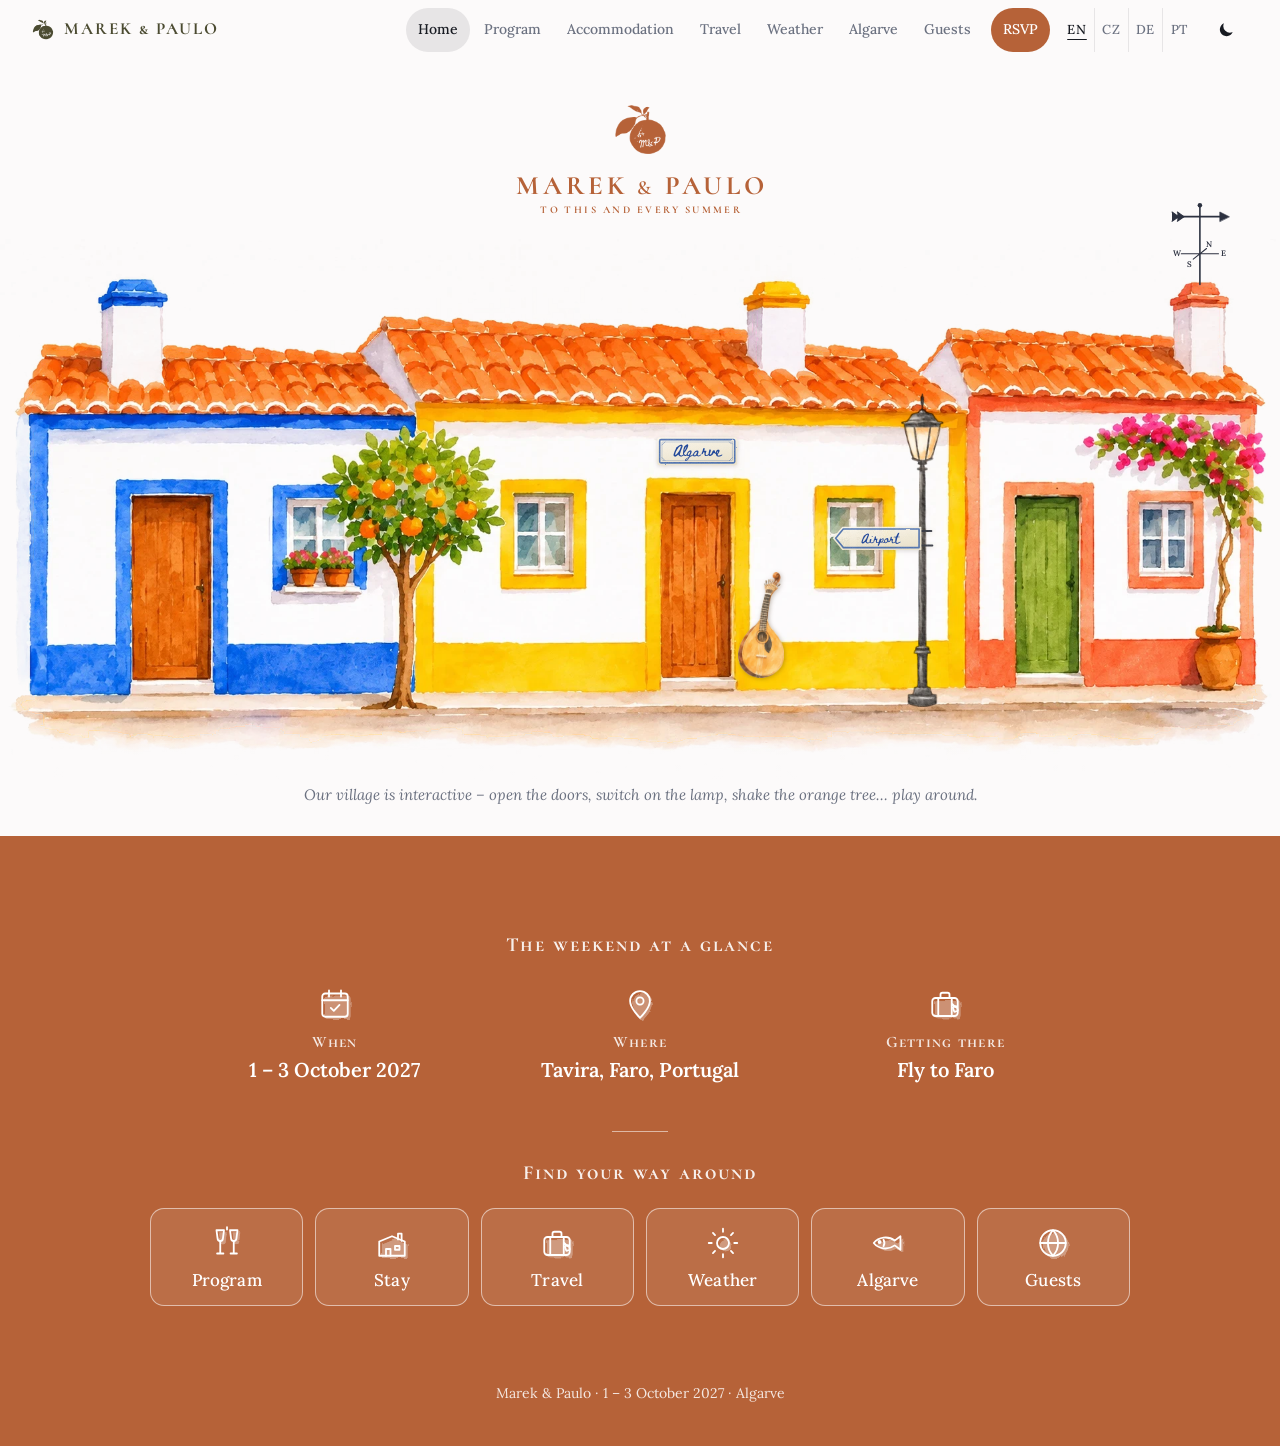
==== index.html @ 410d8287 "Village: the fado guitar is your watercolour painting, smaller The drawn guitar is replaced by the w" ====
<!doctype html>
<html lang="en">
<head>
  <meta charset="utf-8">
  <meta name="viewport" content="width=device-width, initial-scale=1">
  <title>Marek &amp; Paulo · 1–3 October 2027 · Algarve</title>
  <!-- Link preview (WhatsApp, Messenger, email…): tools/share-preview.html shows it locally -->
  <meta name="description" content="We&rsquo;re getting married in Tavira, Algarve, on 1&ndash;3 October 2027 &ndash; and we&rsquo;d love you to be there.">
  <meta property="og:type" content="website">
  <meta property="og:site_name" content="Marek &amp; Paulo">
  <meta property="og:title" content="Marek &amp; Paulo &middot; 1 &ndash; 3 October 2027">
  <meta property="og:description" content="We&rsquo;re getting married in Tavira, Algarve, on 1&ndash;3 October 2027 &ndash; and we&rsquo;d love you to be there.">
  <meta property="og:url" content="https://hoffmma5.github.io/wedding/">
  <meta property="og:image" content="https://hoffmma5.github.io/wedding/assets/og-image.jpg">
  <meta property="og:image:width" content="1200">
  <meta property="og:image:height" content="630">
  <meta property="og:image:alt" content="Marek &amp; Paulo, 1 &ndash; 3 October 2027, over a watercolour of three whitewashed Algarve houses">
  <meta name="twitter:card" content="summary_large_image">
  <link rel="icon" href="favicon.ico" sizes="48x48">
  <link rel="icon" href="favicon.svg" type="image/svg+xml">
  <link rel="icon" href="assets/icon-192.png" type="image/png" sizes="192x192">
  <link rel="apple-touch-icon" href="apple-touch-icon.png">
  <link rel="preconnect" href="https://fonts.googleapis.com">
  <link rel="preconnect" href="https://fonts.gstatic.com" crossorigin>
  <link href="https://fonts.googleapis.com/css2?family=Beth+Ellen&family=Cormorant+SC:wght@700&family=Lora:ital,wght@0,400;0,600;1,400&display=swap" rel="stylesheet">
  <link rel="preload" as="image" href="assets/village-day.webp">
  <link rel="stylesheet" href="css/style.css?v=113">
  <script>
    (function () {
      var saved = null;
      try { saved = localStorage.getItem('theme'); } catch (e) {}
      var night = saved ? saved === 'night'
        : window.matchMedia && matchMedia('(prefers-color-scheme: dark)').matches;
      document.documentElement.dataset.theme = night ? 'night' : 'day';
      // Arriving from a footer's "Back to the village": start close up, village.js zooms out
      try {
        if (sessionStorage.getItem('zoomOut')) {
          sessionStorage.removeItem('zoomOut');
          if (!matchMedia('(prefers-reduced-motion: reduce)').matches) {
            var h = document.documentElement;
            h.classList.add('returning');
            setTimeout(function () { h.classList.remove('returning'); }, 1500);   // never stay covered
          }
        }
      } catch (e) {}
    })();
  </script>
</head>
<body class="home">

  <header class="nav">
    <a class="brand" href="index.html"><span class="mark" aria-hidden="true"></span>Marek &amp; Paulo</a>
    <nav class="nav-links" id="nav-links" aria-label="Pages">
      <a href="index.html">Home</a>
      <a href="program.html">Program</a>
      <a href="accommodation.html">Accommodation</a>
      <a href="travel.html">Travel</a>
      <a href="weather.html">Weather</a>
      <a href="location.html">Algarve</a>
      <a href="map.html">Guests</a>
      <a class="nav-cta" href="rsvp.html">RSVP</a>
      <div class="lang" role="group" aria-label="Language">
        <button type="button" data-lang="en" lang="en" aria-label="English" aria-pressed="true">EN</button>
        <button type="button" data-lang="cs" lang="cs" aria-label="Čeština" aria-pressed="false">CZ</button>
        <button type="button" data-lang="de" lang="de" aria-label="Deutsch" aria-pressed="false">DE</button>
        <button type="button" data-lang="pt" lang="pt" aria-label="Português" aria-pressed="false">PT</button>
      </div>
    </nav>
    <button class="icon-btn theme-toggle" type="button" aria-pressed="false" aria-label="Switch to night">
      <svg class="i-moon" viewBox="0 0 24 24" aria-hidden="true"><path d="M20 14.5A8 8 0 0 1 9.5 4a8 8 0 1 0 10.5 10.5Z"/></svg>
      <svg class="i-sun" viewBox="0 0 24 24" aria-hidden="true"><circle cx="12" cy="12" r="4"/><path d="M12 2.5v2M12 19.5v2M2.5 12h2M19.5 12h2M5.3 5.3l1.4 1.4M17.3 17.3l1.4 1.4M5.3 18.7l1.4-1.4M17.3 6.7l1.4-1.4"/></svg>
    </button>
    <button class="icon-btn menu-toggle" type="button" aria-expanded="false" aria-controls="nav-links" aria-label="Menu">
      <svg viewBox="0 0 24 24" aria-hidden="true"><path d="M4 8h16M4 16h16"/></svg>
    </button>
  </header>

  <main>
    <!-- ======= Village ======= -->
    <section class="hero" aria-label="Our village">
      <div class="hero-text">
        <span class="mark hero-mark" aria-hidden="true"></span>
        <h1>Marek <span class="amp">&amp;</span> Paulo</h1>
        <p class="tagline">To this and every summer</p>
        <p class="night-note">Our sky has some special stars</p>
      </div>

      <div class="hero-scroll">
        <!-- Positions use the picture's pixels (1926 × 817). Negative --y is the sky above it. -->
        <div class="picture">
          <!-- Watercolour for the painted signs: soft, wobbly edges, a little grain -->
          <svg class="paint-defs" width="0" height="0" aria-hidden="true" focusable="false"><defs>
            <linearGradient id="tile-wash" x1="0" y1="0" x2=".35" y2="1"><stop offset="0" stop-color="#fbf7ec"/><stop offset="1" stop-color="#ece3cc"/></linearGradient>
            <filter id="paint" x="-8%" y="-15%" width="116%" height="130%">
              <feTurbulence type="fractalNoise" baseFrequency=".045" numOctaves="2" seed="7" result="warp"/>
              <feDisplacementMap in="SourceGraphic" in2="warp" scale="3.2" xChannelSelector="R" yChannelSelector="G" result="wobbly"/>
              <feGaussianBlur in="wobbly" stdDeviation=".45" result="soft"/>
              <feTurbulence type="fractalNoise" baseFrequency=".6" numOctaves="2" seed="3" result="grain"/>
              <feColorMatrix in="grain" type="matrix" values="0 0 0 0 0  0 0 0 0 0  0 0 0 0 0  0 0 0 -.22 1.06" result="grainA"/>
              <feComposite in="soft" in2="grainA" operator="in"/>
            </filter>
            <filter id="paint-soft" x="-6%" y="-10%" width="112%" height="120%">
              <feTurbulence type="fractalNoise" baseFrequency=".09" numOctaves="2" seed="5" result="warp"/>
              <feDisplacementMap in="SourceGraphic" in2="warp" scale="1.3" xChannelSelector="R" yChannelSelector="G" result="w"/>
              <feGaussianBlur in="w" stdDeviation=".25"/>
            </filter>
            <filter id="paint-ink" x="-5%" y="-20%" width="110%" height="140%">
              <feTurbulence type="fractalNoise" baseFrequency=".09" numOctaves="1" seed="2" result="warp"/>
              <feDisplacementMap in="SourceGraphic" in2="warp" scale="1.4" xChannelSelector="R" yChannelSelector="G" result="w"/>
              <feGaussianBlur in="w" stdDeviation=".3"/>
            </filter>
          </defs></svg>
          <img class="layer day"   src="assets/village-day.webp"   alt="Three whitewashed Portuguese houses with blue, yellow and coral trim, an orange tree and bougainvillea" width="1926" height="817">
          <img class="layer night" src="assets/village-night.webp" alt="" aria-hidden="true" width="1926" height="817">
          <img class="layer lit"   src="assets/lights-windows.png?v=2" alt="" aria-hidden="true" width="1926" height="817">

          <!-- Night: stars in the sky band, painted soft like the village -->
          <svg class="stars" viewBox="0 0 1926 440" aria-hidden="true" focusable="false"><g filter="url(#paint-ink)"><path class="sparkle" d="M1816 166.0Q1816.8 170.9 1821.8 172Q1816.8 172.8 1816 177.8Q1814.9 172.8 1809.9 172Q1814.9 170.9 1816 166.0Z"/><circle cx="1568" cy="215" r="2.6"/><circle cx="1595" cy="354" r="3.5"/><circle cx="53" cy="417" r="3.3"/><path class="sparkle" d="M502 293.2Q503.5 301.4 511.7 303Q503.5 304.5 502 312.6Q500.4 304.5 492.3 303Q500.4 301.4 502 293.2Z"/><circle cx="1428" cy="403" r="3.6"/><circle cx="1350" cy="193" r="4.2"/><path class="sparkle" d="M353 409.8Q353.5 414.2 357.9 415Q353.5 415.8 353 420.2Q351.8 415.8 347.4 415Q351.8 414.2 353 409.8Z"/><circle cx="605" cy="248" r="3.7"/><path class="sparkle" d="M1456 257.8Q1457.4 263.1 1462.7 264Q1457.4 265.1 1456 270.4Q1455.4 265.1 1450.1 264Q1455.4 263.1 1456 257.8Z"/><path class="sparkle" d="M661 118.2Q663.0 126.4 671.2 128Q663.0 129.6 661 137.8Q659.8 129.6 651.6 128Q659.8 126.4 661 118.2Z"/><circle cx="243" cy="190" r="3.0"/><path class="sparkle" d="M137 352.0Q138.8 359.6 146.4 361Q138.8 362.6 137 370.2Q135.8 362.6 128.1 361Q135.8 359.6 137 352.0Z"/><circle cx="453" cy="170" r="3.8"/><circle cx="1672" cy="219" r="4.2"/><circle cx="221" cy="297" r="3.8"/><path class="sparkle" d="M87 255.3Q88.2 263.1 96.0 265Q88.2 266.1 87 274.0Q85.2 266.1 77.3 265Q85.2 263.1 87 255.3Z"/><circle cx="1339" cy="336" r="4.1"/><circle cx="675" cy="344" r="4.1"/><circle cx="107" cy="128" r="3.8"/><circle cx="359" cy="286" r="2.9"/><circle cx="1234" cy="412" r="2.6"/><circle cx="834" cy="420" r="2.6"/><path class="sparkle" d="M1471 145.8Q1472.6 153.3 1480.1 155Q1472.6 156.2 1471 163.7Q1469.7 156.2 1462.2 155Q1469.7 153.3 1471 145.8Z"/><circle cx="1637" cy="124" r="3.1"/><path class="sparkle" d="M1267 245.3Q1268.2 252.4 1275.3 254Q1268.2 255.1 1267 262.3Q1265.5 255.1 1258.3 254Q1265.5 252.4 1267 245.3Z"/><circle cx="332" cy="143" r="3.9"/><path class="sparkle" d="M1017 408.2Q1018.7 414.9 1025.4 416Q1018.7 417.4 1017 424.1Q1016.2 417.4 1009.6 416Q1016.2 414.9 1017 408.2Z"/><circle cx="494" cy="400" r="3.1"/><path class="sparkle" d="M590 383.9Q590.8 389.2 596.0 390Q590.8 391.2 590 396.4Q588.8 391.2 583.5 390Q588.8 389.2 590 383.9Z"/><path class="sparkle" d="M1282 117.0Q1283.1 124.3 1290.3 126Q1283.1 127.0 1282 134.2Q1280.3 127.0 1273.1 126Q1280.3 124.3 1282 117.0Z"/><path class="sparkle" d="M1895 366.6Q1895.6 371.7 1900.8 373Q1895.6 373.7 1895 378.9Q1893.6 373.7 1888.5 373Q1893.6 371.7 1895 366.6Z"/><path class="sparkle" d="M1895 109.5Q1896.3 115.2 1902.0 116Q1896.3 117.4 1895 123.0Q1894.2 117.4 1888.5 116Q1894.2 115.2 1895 109.5Z"/><circle cx="546" cy="146" r="3.0"/></g></svg>
          <div class="glow" style="--x:433;--y:391;--w:89;--h:113" aria-hidden="true"></div>
          <div class="glow" style="--x:779;--y:391;--w:80;--h:108" aria-hidden="true"></div>
          <div class="glow" style="--x:1241;--y:391;--w:84;--h:106" aria-hidden="true"></div>
          <div class="glow" style="--x:1716;--y:398;--w:78;--h:106" aria-hidden="true"></div>

          <!-- Weathervane on the coral chimney → weather -->
          <a class="spot go vane" href="weather.html" style="--x:1757;--y:-62;--w:96;--h:130">
            <svg class="vane-base" viewBox="0 0 96 130" aria-hidden="true">
              <path d="M48 130V14" stroke-width="2.4"/>
              <circle cx="48" cy="11" r="3.4" stroke="none"/>
              <path d="M20 84h56M38 92l20-16" stroke-width="1.6"/>
              <text x="13" y="88" text-anchor="middle">W</text>
              <text x="84" y="88" text-anchor="middle">E</text>
              <text x="62" y="73" text-anchor="middle">N</text>
              <text x="33" y="104" text-anchor="middle">S</text>
            </svg>
            <span class="vane-arrow" aria-hidden="true">
              <svg viewBox="0 0 96 20"><path d="M10 10h70" stroke-width="2.4"/><path d="M92 10l-14-7v14z" stroke="none"/><path d="M6 3l10 7-10 7M14 3l10 7-10 7" stroke-width="1.6" fill="none"/></svg>
            </span>
            <span class="tip">Weather &amp; what to pack</span>
          </a>

          <!-- Painted azulejo house tile → location -->
          <a class="spot go tile-sign" href="location.html" style="--x:987;--y:296;--w:124;--h:46">
            <svg class="plaque" viewBox="0 0 124 46" aria-hidden="true">
              <g filter="url(#paint)">
                <rect class="tile" x="2" y="2" width="120" height="42" rx="3"/>
                <rect class="frame" x="5.5" y="5.5" width="113" height="35" rx="2"/>
                <rect class="hair" x="9" y="9" width="106" height="28" rx="1"/>
                <path class="corner" d="M9 13.5 13.5 9M110.5 9 115 13.5M9 32.5 13.5 37M110.5 37 115 32.5"/>
              </g>
              <text x="62" y="30" text-anchor="middle" filter="url(#paint-ink)">Algarve</text>
            </svg>
            <span class="tip">The Algarve</span>
          </a>

          <!-- Doors -->
          <a class="door go" href="program.html" style="--x:199;--y:385;--w:120;--h:277">
            <span class="interior" aria-hidden="true"></span>
            <span class="leaf" aria-hidden="true"></span>
            <span class="tip">Program</span>
          </a>
          <a class="door go" href="accommodation.html" style="--x:998;--y:382;--w:102;--h:276">
            <span class="interior" aria-hidden="true"></span>
            <span class="leaf" aria-hidden="true"></span>
            <span class="tip">Accommodation</span>
          </a>
          <a class="door go" href="rsvp.html" style="--x:1527;--y:386;--w:96;--h:267">
            <span class="interior" aria-hidden="true"></span>
            <span class="leaf" aria-hidden="true"></span>
            <span class="tip">RSVP</span>
          </a>

          <!-- Street lamp: click to switch day / night -->
          <div class="lamp-glow" aria-hidden="true"></div>
          <div class="lamp-pool" aria-hidden="true"></div>
          <button class="lamp" type="button" aria-label="Turn the street lamp on" style="--x:1318;--y:195;--w:133;--h:520">
            <img class="l-day"   src="assets/lamp-day.png"   alt="">
            <img class="l-night" src="assets/lamp-night.png" alt="">
            <img class="l-lit"   src="assets/lamp-lit.png"   alt="">
            <span class="tip lamp-tip"></span>
          </button>

          <!-- Painted direction sign on the lamp post, in front of the yellow window → travel -->
          <a class="spot go signpost" href="travel.html" style="--x:1250;--y:430;--w:152;--h:40">
            <svg class="plaque" viewBox="0 0 152 40" aria-hidden="true">
              <g filter="url(#paint)">
                <path class="bracket" d="M134 9h17M134 31h17"/>
                <path class="tile" d="M17 2.5h119v35H17L2.5 20Z"/>
                <path class="frame" d="M18.5 6h114v28h-114L7 20Z"/>
              </g>
              <text class="small" x="74" y="27.5" text-anchor="middle" filter="url(#paint-ink)">Airport</text>
            </svg>
            <span class="tip">Travel</span>
          </a>

          <!-- A watercolour Portuguese guitar, set down right of the yellow house's door: plays fado (js/radio.js) -->
          <button class="spot fado-guitar" type="button" aria-pressed="false" aria-label="Portuguese guitar: play fado" style="--x:1110;--y:500;--w:70;--h:160">
            <img src="assets/art/fado-guitar.webp" alt="" width="227" height="520">
            <span class="tip">Play some fado</span>
          </button>

          <!-- Night: four special stars for our loved ones who are no longer with us.
               Marek's family on the left, Paulo's on the right. -->
          <button class="memory-star" type="button" aria-expanded="false" style="--x:168;--y:-130;--w:44;--h:44">
            <svg viewBox="0 0 40 40" aria-hidden="true"><path d="M20 3Q22.6 17.4 37 20Q22.6 22.6 20 37Q17.4 22.6 3 20Q17.4 17.4 20 3Z"/></svg>
            <span class="tip memory below"><b>Pavel Hoffmann</b><span>Marek&rsquo;s father</span></span>
          </button>
          <button class="memory-star" type="button" aria-expanded="false" style="--x:408;--y:-40;--w:44;--h:44">
            <svg viewBox="0 0 40 40" aria-hidden="true"><path d="M20 3Q22.6 17.4 37 20Q22.6 22.6 20 37Q17.4 22.6 3 20Q17.4 17.4 20 3Z"/></svg>
            <span class="tip memory "><b>Jind&#345;i&scaron;ka Kolovratn&iacute;kov&aacute;</b><span>Marek&rsquo;s maternal grandma</span></span>
          </button>
          <button class="memory-star" type="button" aria-expanded="false" style="--x:1428;--y:-136;--w:44;--h:44">
            <svg viewBox="0 0 40 40" aria-hidden="true"><path d="M20 3Q22.6 17.4 37 20Q22.6 22.6 20 37Q17.4 22.6 3 20Q17.4 17.4 20 3Z"/></svg>
            <span class="tip memory below"><b>Mariana Sousa</b><span>Paulo&rsquo;s maternal grandma</span></span>
          </button>
          <button class="memory-star" type="button" aria-expanded="false" style="--x:1608;--y:-62;--w:44;--h:44">
            <svg viewBox="0 0 40 40" aria-hidden="true"><path d="M20 3Q22.6 17.4 37 20Q22.6 22.6 20 37Q17.4 22.6 3 20Q17.4 17.4 20 3Z"/></svg>
            <span class="tip memory "><b>Manuel Palma</b><span>Paulo&rsquo;s paternal grandpa</span></span>
          </button>

          <!-- Orange tree: just for fun -->
          <button class="tree" type="button" aria-label="Shake the orange tree" style="--x:482;--y:282;--w:276;--h:220"></button>
        </div>
      </div>
      <p class="swipe-hint" aria-hidden="true">Swipe to see the whole street</p>
    </section>

    <!-- ======= Under the village: an invitation to play ======= -->
    <p class="hint">Our village is interactive &ndash; open the doors, switch on the lamp, shake the orange tree&hellip; play around.</p>

    <!-- ======= The weekend at a glance + the pages, on the terracotta strip (written by tools/make_pages.py) ======= -->
    <!-- strip -->
    <section class="strip" aria-labelledby="glance-title">
      <svg class="ico-defs" width="0" height="0" aria-hidden="true" focusable="false"><defs><filter id="ink" x="-10%" y="-10%" width="120%" height="120%"><feTurbulence type="fractalNoise" baseFrequency=".12" numOctaves="1" seed="4"/><feDisplacementMap in="SourceGraphic" scale=".55" xChannelSelector="R" yChannelSelector="G"/></filter><filter id="wash" x="-25%" y="-25%" width="150%" height="150%"><feTurbulence type="fractalNoise" baseFrequency=".14" numOctaves="2" seed="9"/><feDisplacementMap in="SourceGraphic" scale="3.4" xChannelSelector="R" yChannelSelector="G"/><feGaussianBlur stdDeviation=".3" result="b"/><feMorphology in="b" operator="erode" radius=".8" result="inner"/><feComposite in="b" in2="inner" operator="out" result="rim"/><feMerge><feMergeNode in="b"/><feMergeNode in="rim"/></feMerge></filter></defs></svg>
      <h2 class="sc strip-title" id="glance-title">The weekend at a glance</h2>
      <ul class="strip-glance">
          <li><svg class="ico" viewBox="0 0 24 24" aria-hidden="true"><g class="wash" transform="translate(1.8 1.5)"><rect  x="3.5" y="5" width="17" height="15.5" rx="2"/></g><g class="line"><rect class="f" x="3.5" y="5" width="17" height="15.5" rx="2"/><path d="M3.5 9.5h17M8 3v4M16 3v4"/><path d="m9.2 14.6 2 2 3.8-4"/></g></svg><span class="sc">When</span><b>1 &ndash; 3 October 2027</b></li>
          <li><svg class="ico" viewBox="0 0 24 24" aria-hidden="true"><g class="wash" transform="translate(1.8 1.5)"><path  d="M12 21.2s-6.6-6.3-6.6-11.2a6.6 6.6 0 0 1 13.2 0c0 4.9-6.6 11.2-6.6 11.2Z"/></g><g class="line"><path class="f" d="M12 21.2s-6.6-6.3-6.6-11.2a6.6 6.6 0 0 1 13.2 0c0 4.9-6.6 11.2-6.6 11.2Z"/><circle cx="12" cy="10" r="2.4"/></g></svg><span class="sc">Where</span><b>Tavira, Faro, Portugal</b></li>
          <li><svg class="ico" viewBox="0 0 24 24" aria-hidden="true"><g class="wash" transform="translate(1.8 1.5)"><rect  x="3.5" y="8" width="17" height="12" rx="2.2"/></g><g class="line"><rect class="f" x="3.5" y="8" width="17" height="12" rx="2.2"/><path d="M9 8V5.8c0-.7.5-1.3 1.3-1.3h3.4c.8 0 1.3.6 1.3 1.3V8M7.5 8v12M16.5 8v12M16.5 11.5l2.4 2.6"/><rect x="17.6" y="13.6" width="2.6" height="3.4" rx=".6" transform="rotate(-20 18.9 15.3)"/></g></svg><span class="sc">Getting there</span><b>Fly to Faro</b></li>
      </ul>
      <nav class="strip-nav" aria-labelledby="pages-title">
        <h2 class="sc strip-title strip-nav-title" id="pages-title">Find your way around</h2>
        <ul>
        <li><a href="program.html"><svg class="ico" viewBox="0 0 24 24" aria-hidden="true"><g class="wash" transform="translate(1.8 1.5)"><path  d="M5 3.5h5l-.7 5.4a1.8 1.8 0 0 1-3.6 0Z"/><path  d="M14 3.5h5l-.7 5.4a1.8 1.8 0 0 1-3.6 0Z"/></g><g class="line"><path class="f" d="M5 3.5h5l-.7 5.4a1.8 1.8 0 0 1-3.6 0Z"/><path d="M7.5 10.6V19M5.4 19h4.2"/><path class="f" d="M14 3.5h5l-.7 5.4a1.8 1.8 0 0 1-3.6 0Z"/><path d="M16.5 10.6V19M14.4 19h4.2M12 1.5v1.5"/></g></svg><span>Program</span></a></li>
        <li><a href="accommodation.html"><svg class="ico" viewBox="0 0 24 24" aria-hidden="true"><g class="wash" transform="translate(1.8 1.5)"><path  d="M3.5 11 12 7.5l8.5 3.5v9.5h-17Z"/></g><g class="line"><path class="f" d="M3.5 11 12 7.5l8.5 3.5v9.5h-17Z"/><path d="M16 9.6V5.8h2.4v4.8M8 20.5V16h3v4.5M14 14h3v2.5h-3Z"/></g></svg><span>Stay</span></a></li>
        <li><a href="travel.html"><svg class="ico" viewBox="0 0 24 24" aria-hidden="true"><g class="wash" transform="translate(1.8 1.5)"><rect  x="3.5" y="8" width="17" height="12" rx="2.2"/></g><g class="line"><rect class="f" x="3.5" y="8" width="17" height="12" rx="2.2"/><path d="M9 8V5.8c0-.7.5-1.3 1.3-1.3h3.4c.8 0 1.3.6 1.3 1.3V8M7.5 8v12M16.5 8v12M16.5 11.5l2.4 2.6"/><rect x="17.6" y="13.6" width="2.6" height="3.4" rx=".6" transform="rotate(-20 18.9 15.3)"/></g></svg><span>Travel</span></a></li>
        <li><a href="weather.html"><svg class="ico" viewBox="0 0 24 24" aria-hidden="true"><g class="wash" transform="translate(1.8 1.5)"><circle  cx="12" cy="12" r="4"/></g><g class="line"><circle class="f" cx="12" cy="12" r="4"/><path d="M12 2.5v2M12 19.5v2M2.5 12h2M19.5 12h2M5.3 5.3l1.4 1.4M17.3 17.3l1.4 1.4M5.3 18.7l1.4-1.4M17.3 6.7l1.4-1.4"/></g></svg><span>Weather</span></a></li>
        <li><a href="location.html"><svg class="ico" viewBox="0 0 24 24" aria-hidden="true"><g class="wash" transform="translate(1.8 1.5)"><path  d="M2.5 12c3.2-4 9.5-5 14-1.6l3.8-2.9v9l-3.8-2.9c-4.5 3.4-10.8 2.4-14-1.6Z"/></g><g class="line"><path class="f" d="M2.5 12c3.2-4 9.5-5 14-1.6l3.8-2.9v9l-3.8-2.9c-4.5 3.4-10.8 2.4-14-1.6Z"/><circle cx="6.4" cy="11.3" r=".7"/><path d="M9 9.8c.8 1.4.8 3 0 4.4"/></g></svg><span>Algarve</span></a></li>
        <li><a href="map.html"><svg class="ico" viewBox="0 0 24 24" aria-hidden="true"><g class="wash" transform="translate(1.8 1.5)"><circle  cx="12" cy="12" r="8.5"/></g><g class="line"><circle class="f" cx="12" cy="12" r="8.5"/><path d="M3.5 12h17M12 3.5c2.3 2.4 3.4 5.2 3.4 8.5s-1.1 6.1-3.4 8.5c-2.3-2.4-3.4-5.2-3.4-8.5S9.7 5.9 12 3.5Z"/></g></svg><span>Guests</span></a></li>
        </ul>
      </nav>
    </section>
    <!-- /strip -->

    <!-- ======= Our story — paste the ArcGIS StoryMap link into data-storymap ======= -->
    <section class="story" id="our-story" data-storymap="">
      <header class="story-intro" style="--topic:#1f4fa0">
        <h2 class="script">how we got here</h2>
        <p class="sc">From the first hello to the Algarve</p>
      </header>
      <div class="story-frame"></div>
    </section>

    <footer class="foot">Marek &amp; Paulo &middot; 1 – 3 October 2027 &middot; Algarve</footer>
  </main>

  <script src="js/site.js?v=15"></script>
  <script src="js/eggs.js?v=11"></script>
  <script src="js/village.js?v=18"></script>
  <script src="js/radio.js?v=3"></script>
</body>
</html>
---- css/style.css ----
/* =========================================================
   Marek & Paulo — wedding site
   The village picture is 1926 × 817 px. Inside .picture every
   element is placed with --x / --y / --w / --h in those pixels;
   negative --y reaches into the sky band (360 px) above it.
   ========================================================= */

:root {
  --bg: #fcfafa;            /* = the paper colour of village.webp */
  --sky: #fcfafa;
  --surface: #ffffff;
  --text: #171a21;
  --muted: #6b7180;
  --line: rgba(23, 26, 33, .09);
  --accent: #2f5fb5;        /* blue house */
  --olive: #4b4b31;         /* logo ink */
  --yellow: #f2b705;
  --coral: #e8664a;
  --shadow: 0 1px 2px rgba(16, 20, 36, .04), 0 8px 24px rgba(16, 20, 36, .08);
  --night: 0;

  --fade: 1.2s ease;
  --ease: cubic-bezier(.3, .75, .2, 1);
  --radius: 16px;

  /* Type: three families, one job each (see DESIGN.md)
     serif  = everything you read, and the controls (--sans points here)
     sc     = every label, the brand name and the hero title
     script = titles */
  --serif: "Lora", Georgia, serif;
  --sc: "Cormorant SC", "Cormorant Garamond", Georgia, serif;
  --script: "Beth Ellen", "Brush Script MT", cursive;
  --sans: var(--serif);     /* controls and fine print: no separate sans */
  /* Size scale, built around 17 px Lora body text */
  --fs-xs: 12px;     /* credits, fine print */
  --fs-s: 14px;      /* controls, tooltips, captions */
  --fs-m: 15px;      /* secondary reading text: card bodies, details */
  --fs-base: 17px;   /* reading text */
  --fs-label: 16px;  /* Cormorant SC labels (small x-height, so a step up) */
  --fs-l: 20px;      /* lead values */
  --fs-xl: 24px;     /* small headings inside a section */
  --fs-xxl: 28px;    /* figures */
  color-scheme: light;
}

:root[data-theme="night"] {
  --bg: #0f1426;
  --sky: rgb(60, 73, 120);  /* = night(paper), see tools/make_layers.py */
  --olive: #ece4c6;
  --surface: #182038;
  --text: #eef0f7;
  --muted: #9aa2bd;
  --line: rgba(238, 240, 247, .1);
  --accent: #8fb0ff;
  --shadow: 0 1px 2px rgba(0, 0, 0, .2), 0 8px 24px rgba(0, 0, 0, .3);
  --night: 1;
  color-scheme: dark;
}

* { box-sizing: border-box; }
html { -webkit-text-size-adjust: 100%; scroll-behavior: smooth; }
body {
  margin: 0;
  background: var(--bg);
  color: var(--text);
  font-family: var(--serif);
  font-size: var(--fs-base);
  line-height: 1.7;
  -webkit-font-smoothing: antialiased;
  transition: background-color var(--fade), color var(--fade);
}
a { color: inherit; }
img { max-width: 100%; }

/* Controls and fine print stay in the sans */
button, .nav, .tip, .swipe-hint, .map-credit, .dish-credit, .map-btn, .viewer .v-count, .places-map, .venue-map, .place-popup {
  font-family: var(--sans);
}

/* Labels: true small caps, never tracked-out uppercase */
.eyebrow, .sc {
  margin: 0;
  font-family: var(--sc);
  font-weight: 700;
  font-size: var(--fs-label);
  letter-spacing: .08em;
  line-height: 1.3;
  color: var(--olive);
  transition: color var(--fade);
}

/* ---------- Navigation ---------- */

.nav {
  position: fixed;
  inset: 0 0 auto 0;
  z-index: 50;
  display: flex;
  align-items: center;
  gap: 8px;
  height: 60px;
  padding: 0 clamp(16px, 3vw, 32px);
  border-bottom: 1px solid transparent;
  transition: background-color .3s, border-color .3s, backdrop-filter .3s;
}
.nav.scrolled, body:not(.home) .nav {
  background: color-mix(in srgb, var(--bg) 82%, transparent);
  backdrop-filter: saturate(1.4) blur(12px);
  -webkit-backdrop-filter: saturate(1.4) blur(12px);
  border-color: var(--line);
}
.brand {
  display: inline-flex;
  align-items: center;
  gap: 10px;
  margin-right: auto;
  font-family: var(--sc);
  font-weight: 700;
  font-size: 17px;
  letter-spacing: .12em;
  text-transform: uppercase;
  color: var(--olive);
  text-decoration: none;
  transition: color var(--fade);
}
.brand .mark { width: 22px; }

/* Logo emblem (the orange), recoloured with the theme */
.mark {
  display: inline-block;
  aspect-ratio: 166 / 160;
  background: var(--olive);
  -webkit-mask: url("../assets/logo-mark.png") center / contain no-repeat;
  mask: url("../assets/logo-mark.png") center / contain no-repeat;
  transition: background-color var(--fade);
}
.nav-links { display: flex; align-items: center; gap: 2px; }
.nav-links a {
  padding: 6px 12px;
  border-radius: 999px;
  font-size: var(--fs-s);
  font-weight: 500;
  color: var(--muted);
  text-decoration: none;
  transition: color .2s, background-color .2s;
}
.nav-links a:hover, .nav-links a[aria-current="page"] { color: var(--text); background: var(--line); }
.nav-links .nav-cta { margin-left: 6px; color: #fff; background: var(--text); }
.nav-links .nav-cta:hover { color: #fff; background: var(--text); opacity: .85; }
/* On the RSVP page the button stays a button, with a ring to say "you are here" */
.nav-links .nav-cta[aria-current="page"] { color: #fff; background: var(--text); box-shadow: 0 0 0 2px var(--bg), 0 0 0 3.5px var(--text); }
:root[data-theme="night"] .nav-links .nav-cta, :root[data-theme="night"] .nav-links .nav-cta:hover { color: var(--bg); }

.icon-btn {
  display: grid;
  place-items: center;
  width: 38px;
  height: 38px;
  padding: 0;
  border: 0;
  border-radius: 50%;
  background: transparent;
  color: var(--text);
  cursor: pointer;
  transition: background-color .2s;
}
.icon-btn:hover { background: var(--line); }
.icon-btn:focus-visible, .nav-links a:focus-visible { outline: 2px solid var(--accent); outline-offset: 2px; }
.icon-btn svg { width: 20px; height: 20px; fill: none; stroke: currentColor; stroke-width: 1.7; stroke-linecap: round; stroke-linejoin: round; grid-area: 1 / 1; transition: opacity .3s, transform .4s var(--ease); }
.i-moon { fill: currentColor !important; stroke: none !important; }
.i-sun circle { fill: currentColor; stroke: none; }
:root[data-theme="day"] .i-sun, :root[data-theme="night"] .i-moon { opacity: 0; transform: rotate(-60deg) scale(.6); }
.menu-toggle { display: none; }

@media (max-width: 1080px) {
  .menu-toggle { display: grid; }
  .nav-links {
    position: absolute;
    top: 64px;
    right: 12px;
    left: 12px;
    flex-direction: column;
    align-items: stretch;
    gap: 2px;
    padding: 8px;
    border-radius: var(--radius);
    background: var(--surface);
    box-shadow: var(--shadow);
    border: 1px solid var(--line);
    opacity: 0;
    transform: translateY(-6px);
    pointer-events: none;
    transition: opacity .2s, transform .25s var(--ease);
  }
  .nav-links.open { opacity: 1; transform: none; pointer-events: auto; }
  .nav-links a { padding: 12px 14px; border-radius: 10px; font-size: 16px; }
  .nav-links .nav-cta { margin: 4px 0 0; text-align: center; }
}

/* ---------- Hero / village ---------- */

.hero {
  position: relative;
  isolation: isolate;
  overflow-x: clip;
  background: var(--sky);
  container-type: inline-size;
  transition: background-color var(--fade), transform .5s cubic-bezier(.5, 0, .3, 1);   /* walking in / out: short */
  transform-origin: var(--ox, 50%) var(--oy, 70%);
  /* picture width: fill the screen width, but keep the doors above the fold */
  --pw: max(860px, min(100cqw, calc((100svh - 8px) * 1926 / 1177)));
  --u: calc(var(--pw) / 1926);   /* one picture pixel */
}

/* Night sky: deepen the top of the sky band (full width) */
.hero::before {
  content: "";
  position: absolute;
  inset: 0 0 auto 0;
  height: calc(var(--u) * 330);
  z-index: 2;
  background: linear-gradient(#0c1124, rgba(12, 17, 36, 0));
  opacity: calc(var(--night) * .9);
  transition: opacity var(--fade);
  pointer-events: none;
}
/* Soft hand-off from the picture to the page below */
.hero::after {
  content: "";
  position: absolute;
  inset: auto 0 0 0;
  height: calc(var(--u) * 60);
  z-index: 2;
  background: linear-gradient(rgba(0, 0, 0, 0), var(--bg));
  pointer-events: none;
  transition: background var(--fade);
}

.hero-scroll { position: relative; }

.picture {
  position: relative;
  width: var(--pw);
  aspect-ratio: 1926 / 1177;
  margin: 0 auto;
}

.layer {
  position: absolute;
  left: 0;
  top: calc(360 / 1177 * 100%);
  width: 100%;
  height: calc(817 / 1177 * 100%);
  display: block;
  max-width: none;
  pointer-events: none;
  user-select: none;
}
.layer.day { z-index: 0; opacity: calc(1 - var(--night)); transition: opacity var(--fade); }
.layer.night { z-index: 1; opacity: var(--night); transition: opacity var(--fade); }
.layer.lit { z-index: 3; opacity: var(--night); transition: opacity .8s ease; }
:root[data-theme="night"] .layer.lit { transition-delay: .6s; }

.spot, .door, .tree, .glow {
  position: absolute;
  left: calc(var(--x) / 1926 * 100%);
  top: calc((var(--y) + 360) / 1177 * 100%);
  width: calc(var(--w) / 1926 * 100%);
  height: calc(var(--h) / 1177 * 100%);
}

.glow { z-index: 3; pointer-events: none; }
.glow::before {
  content: "";
  position: absolute;
  inset: -50% -90%;
  background: radial-gradient(closest-side, rgba(255, 196, 102, .5), rgba(255, 170, 70, .14) 55%, transparent);
  mix-blend-mode: screen;
  opacity: var(--night);
  transition: opacity .8s ease;
}
:root[data-theme="night"] .glow::before { transition-delay: .8s; }

/* Hero text */
.hero-text {
  position: absolute;
  z-index: 20;
  left: 50%;
  top: calc(76px + var(--u) * 40);
  transform: translateX(-50%) translateY(calc(var(--leave, 0) * -30px));
  opacity: calc(1 - var(--leave, 0) * 1.6);
  width: min(92vw, 720px);
  text-align: center;
  pointer-events: none;
}
.hero-mark { width: clamp(44px, calc(var(--u) * 84), 92px); background: var(--title); }
/* the names, the tagline and the orange above them: terracotta from the roofs */
:root { --title: #b66238; }

.hero-text h1, .hero-text .tagline {
  font-family: var(--sc);
  font-weight: 700;
  text-transform: uppercase;
  color: var(--title);
  transition: color var(--fade);
}
.hero-text h1 {
  margin: .25em 0 0;
  padding-left: .14em;             /* balance the trailing letter-spacing */
  font-size: clamp(22px, calc(var(--u) * 40), 44px);
  letter-spacing: .14em;
  line-height: 1.05;
}
.hero-text .amp { font-weight: 500; }
.hero-text .tagline {
  margin: .45em 0 0;
  padding-left: .24em;
  font-size: clamp(10px, calc(var(--u) * 15.5), 17px);
  letter-spacing: .24em;
  line-height: 1.2;
}

/* Night sky: small soft stars over the sky band, fading in with the night */
.stars { position: absolute; left: 0; top: 0; z-index: 3; width: 100%; height: calc(440 / 1177 * 100%); overflow: visible; pointer-events: none; opacity: var(--night); transition: opacity var(--fade); }
:root[data-theme="night"] .stars { transition-delay: .4s; }
.stars circle, .stars .sparkle { fill: #fff3d6; }
.stars circle { opacity: .75; }
.stars .sparkle { opacity: .95; }

/* ---------- Tooltips ---------- */

.tip {
  position: absolute;
  z-index: 40;
  left: 50%;
  bottom: calc(100% + 10px);
  transform: translate(var(--tx, -50%), 4px);
  padding: 7px 12px;
  border-radius: 999px;
  background: var(--surface);
  color: var(--text);
  box-shadow: var(--shadow);
  font-size: var(--fs-s);
  font-weight: 500;
  line-height: 1.2;
  white-space: nowrap;
  opacity: 0;
  pointer-events: none;
  transition: opacity .2s ease, transform .25s var(--ease);
}
.tip.below { bottom: auto; top: calc(100% + 10px); transform: translate(var(--tx, -50%), -4px); }
:is(.spot, .door):is(:hover, :focus-visible, .open) .tip { opacity: 1; transform: translate(var(--tx, -50%), 0); }
.vane .tip { left: auto; right: 0; --tx: 0; }

.spot, .door { display: block; z-index: 6; cursor: pointer; outline: none; -webkit-tap-highlight-color: transparent; text-decoration: none; }
.spot:focus-visible { outline: 2px solid var(--accent); outline-offset: 4px; border-radius: 10px; }

/* ---------- Weathervane ---------- */

.vane { color: #2c3140; }
:root[data-theme="night"] .vane { color: #aeb7d6; }
.vane-base { position: absolute; inset: 0; width: 100%; height: 100%; overflow: visible; }
.vane-base path { stroke: currentColor; fill: none; stroke-linecap: round; }
.vane-base circle { fill: currentColor; }
.vane-base text { fill: currentColor; font-size: 12px; font-weight: 600; font-family: var(--sans); }
.vane-arrow {
  position: absolute;
  left: 0;
  top: calc(18 / 130 * 100%);
  width: 100%;
  aspect-ratio: 96 / 20;
  transform: perspective(calc(var(--u) * 400)) rotateY(var(--turn, 0deg));
  animation: sway 7s ease-in-out infinite;
}
.vane-arrow svg { display: block; width: 100%; height: 100%; overflow: visible; }
.vane-arrow path { stroke: currentColor; fill: currentColor; stroke-linecap: round; }
@keyframes sway { 0%, 100% { --turn: -18deg; } 50% { --turn: 22deg; } }
@property --turn { syntax: "<angle>"; inherits: false; initial-value: 0deg; }
.vane:is(:hover, :focus-visible, .open) .vane-arrow { animation: spin 1.4s var(--ease); }
@keyframes spin { from { --turn: 0deg; } to { --turn: 360deg; } }

/* ---------- House-name tile ---------- */

/* Painted signs: the house tile (Algarve) and the lamp-post sign (Faro).
   Drawn in SVG and passed through the #paint filter (index.html) for soft,
   wobbly watercolour edges and a little grain; lettering in the script,
   in azulejo blue, slightly wobbled (#paint-ink). */
.paint-defs { position: absolute; width: 0; height: 0; overflow: hidden; }
.tile-sign { z-index: 5; }
.signpost { z-index: 9; }
.plaque { display: block; width: 100%; height: 100%; overflow: visible; transition: transform .3s var(--ease), filter var(--fade); filter: drop-shadow(calc(var(--u) * 1) calc(var(--u) * 2) calc(var(--u) * 3) rgba(70, 55, 40, .18)); }
.plaque .tile { fill: url(#tile-wash); }
.plaque .frame { fill: none; stroke: #2e5aa8; stroke-width: 2.4; stroke-linejoin: round; opacity: .82; }
.plaque .hair { fill: none; stroke: #2e5aa8; stroke-width: .9; opacity: .4; }
.plaque .corner { fill: none; stroke: #2e5aa8; stroke-width: 1.1; stroke-linecap: round; opacity: .55; }
.plaque .bracket { stroke: #3b3e46; stroke-width: 3; stroke-linecap: round; }
.plaque text { fill: #24499a; font-family: var(--script); font-size: 18px; }
.signpost .plaque { transform-origin: 96% 50%; }
:root[data-theme="night"] .plaque { filter: brightness(.72) saturate(.85); }
.tile-sign:is(:hover, :focus-visible, .open) .plaque { transform: translateY(calc(var(--u) * -3)); }
.signpost:is(:hover, :focus-visible, .open) .plaque { transform: rotate(-4deg); }
.signpost .tip { left: 40%; }


/* ---------- Doors ---------- */

.door { perspective: calc(var(--u) * 800); }
.door .interior {
  position: absolute;
  inset: 0;
  overflow: hidden;
  background: linear-gradient(to top, rgba(120, 80, 50, .5), transparent 22%), radial-gradient(ellipse at 50% 35%, #6b4a32, #2a1b12 78%);
  box-shadow: inset 0 0 calc(var(--u) * 20) rgba(0, 0, 0, .55);
}
.door .interior::after {
  content: "";
  position: absolute;
  inset: 0;
  background: linear-gradient(to top, rgba(255, 170, 70, .6), transparent 30%), radial-gradient(ellipse at 50% 40%, #fff1c4, #ffc35e 45%, #e98a2c);
  opacity: var(--night);
  transition: opacity var(--fade);
}
.door .leaf {
  position: absolute;
  inset: 0;
  transform-origin: left center;
  transition: transform .75s var(--ease), filter .75s var(--ease);
}
.leaf::before, .leaf::after {
  content: "";
  position: absolute;
  inset: 0;
  background-repeat: no-repeat;
  background-size: calc(1926 / var(--w) * 100%) calc(817 / var(--h) * 100%);
  background-position: calc(var(--x) / (1926 - var(--w)) * 100%) calc(var(--y) / (817 - var(--h)) * 100%);
}
.leaf::before { background-image: url("../assets/village-day.webp"); }
.leaf::after { background-image: url("../assets/village-night.webp"); opacity: var(--night); transition: opacity var(--fade); }
.door:is(:hover, :focus-visible, .open) .leaf { transform: rotateY(70deg); filter: brightness(.85); }
.door:focus-visible .interior { outline: 2px solid var(--accent); outline-offset: 3px; }

/* ---------- Street lamp (day / night switch) ---------- */

.lamp {
  position: absolute;
  z-index: 7;
  left: calc(var(--x) / 1926 * 100%);
  top: calc((var(--y) + 360) / 1177 * 100%);
  width: calc(var(--w) / 1926 * 100%);
  height: calc(var(--h) / 1177 * 100%);
  padding: 0;
  border: 0;
  background: none;
  cursor: pointer;
  -webkit-tap-highlight-color: transparent;
}
.lamp img { position: absolute; inset: 0; width: 100%; height: 100%; max-width: none; pointer-events: none; }
.lamp .l-day   { opacity: calc(1 - var(--night)); transition: opacity var(--fade); }
.lamp .l-night { opacity: var(--night); transition: opacity var(--fade); }
.lamp .l-lit   { opacity: var(--night); transition: opacity .3s; }
.lamp:focus-visible { outline: 2px solid var(--accent); outline-offset: 4px; border-radius: 10px; }
.lamp .tip { top: auto; bottom: calc(100% + 6px); }
.lamp:is(:hover, :focus-visible) .tip { opacity: 1; transform: translate(-50%, 0); }

.lamp-glow, .lamp-pool {
  position: absolute;
  pointer-events: none;
  mix-blend-mode: screen;
  opacity: var(--night);
  transition: opacity .5s ease;
}
.lamp-glow {                       /* light around the lantern */
  z-index: 8;
  left: calc((1387 - 260) / 1926 * 100%);
  top: calc((299 - 260 + 360) / 1177 * 100%);
  width: calc(520 / 1926 * 100%);
  aspect-ratio: 1;
  border-radius: 50%;
  background: radial-gradient(closest-side, rgba(255, 214, 140, .75), rgba(255, 180, 90, .24) 28%, rgba(255, 170, 80, .07) 60%, transparent);
}
.lamp-pool {                       /* light on the wall and pavement */
  z-index: 2;
  left: calc((1387 - 260) / 1926 * 100%);
  top: calc((712 - 300 + 360) / 1177 * 100%);
  width: calc(520 / 1926 * 100%);
  height: calc(380 / 1177 * 100%);
  background: radial-gradient(closest-side, rgba(255, 196, 120, .38), rgba(255, 180, 90, .12) 55%, transparent);
}
:root[data-theme="night"] :is(.lamp .l-lit, .lamp-glow, .lamp-pool) { animation: flicker-on 1s steps(1, end) both; }
@keyframes flicker-on {
  0% { opacity: 0; } 12% { opacity: 1; } 20% { opacity: .1; } 32% { opacity: .9; } 40% { opacity: .2; } 55%, 100% { opacity: 1; }
}
/* Daytime: hovering the lamp warms it up a little */
:root[data-theme="day"] .picture:has(.lamp:hover, .lamp:focus-visible) .lamp-glow { opacity: .35; }

/* ---------- Orange tree ---------- */

.tree { z-index: 4; padding: 0; border: 0; background: transparent; cursor: pointer; border-radius: 50%; -webkit-tap-highlight-color: transparent; }
.tree:focus-visible { outline: 2px solid var(--accent); outline-offset: 4px; }
.orange {
  position: absolute;
  z-index: 7;
  width: calc(var(--u) * 24);
  aspect-ratio: 1;
  border-radius: 50%;
  background: radial-gradient(circle at 35% 32%, #ffc06a, #f28a1e 55%, #c75f0e);
  pointer-events: none;
  animation: fall var(--dur, 1s) cubic-bezier(.45, 0, .9, .55) forwards, roll 2.2s ease-out var(--dur, 1s) forwards;
}
@keyframes fall { to { top: var(--floor); } }
@keyframes roll {
  70%  { transform: translateX(var(--roll)) rotate(calc(var(--roll) * 6)); opacity: 1; }
  100% { transform: translateX(var(--roll)) rotate(calc(var(--roll) * 6)); opacity: 0; }
}

/* ---------- Walking in ---------- */

body.entering .hero { transform: scale(2); }
body.entering .hero-text { opacity: 0; }
body::after {
  content: "";
  position: fixed;
  inset: 0;
  z-index: 100;
  background: var(--bg);
  opacity: 0;
  pointer-events: none;
  transition: opacity .25s ease .2s;
}
body.entering::after { opacity: 1; }

/* Walking back from a page's footer: the street steps back and the page
   fades to paper... */
body.leaving::after { opacity: 1; transition: opacity .28s ease; }
body.leaving .street-view .foot-mark { transform: scale(.9); transition: transform .5s var(--ease); }
/* ...and the village opens close up on the street, then zooms out */
html.returning .hero { transform: scale(1.8); transition: none; }
html.returning .hero-text { opacity: 0; }
html.returning body::after { opacity: 1; transition: none; }
html.zooming-out body::after { transition: opacity .3s ease; }
html.zooming-out .hero-text { transition: opacity .35s ease .3s; }

/* ---------- Details ---------- */

/* The terracotta strip under the village, full width: first the weekend at
   a glance (title, then when / where / getting there), a little air, then
   the six pages. White on #B66238 is 4.4 : 1; at night a deep terracotta. */
.strip {
  position: relative;
  z-index: 3;
  margin: 0 0 clamp(40px, 6vw, 72px);
  padding: clamp(56px, 8vw, 96px) clamp(16px, 3vw, 32px) clamp(44px, 6vw, 80px);
  background: #b66238;
  color: #fff;
  text-align: center;
  transition: background-color var(--fade), color var(--fade);
}
/* the same terracotta day and night */
.strip .sc { color: inherit; }
.strip-title { margin: 0 0 clamp(20px, 3vw, 28px); font-size: var(--fs-l); letter-spacing: .1em; opacity: .9; }
.strip-glance {
  display: grid;
  grid-template-columns: repeat(3, minmax(0, 1fr));
  gap: 16px;
  max-width: 900px;
  margin: 0 auto;
  padding: 0;
  list-style: none;
}
.strip-glance li { display: grid; justify-items: center; gap: 4px; }
.strip-glance .ico { margin-bottom: 6px; }
.strip-glance .sc { opacity: .85; }
.strip-glance b { font: 600 var(--fs-l) var(--serif); line-height: 1.3; }
.strip-nav { margin-top: clamp(32px, 5vw, 48px); }
/* a short separator between the glance and the pages */
.strip-nav::before { content: ""; display: block; width: 56px; height: 1px; margin: 0 auto clamp(18px, 3vw, 28px); background: rgba(255, 255, 255, .55); }
.strip-nav ul {
  display: grid;
  grid-template-columns: repeat(6, minmax(0, 1fr));
  max-width: 1080px;
  margin: 0 auto;
  padding: 0;
  list-style: none;
}
.strip a {
  display: grid;
  justify-items: center;
  gap: 8px;
  padding: 10px 4px;
  border-radius: 10px;
  font: 500 var(--fs-base) var(--sans);
  letter-spacing: .01em;
  color: inherit;
  text-decoration: none;
  transition: background-color .2s;
}
.strip .ico { color: inherit; }
.strip a:hover { background: rgba(0, 0, 0, .1); }
.strip a:focus-visible { outline: 2px solid currentColor; outline-offset: -2px; }
/* Under the village: one quiet line inviting people to play */
.hint { position: relative; z-index: 3; margin: 0 auto clamp(18px, 3vw, 28px); padding: 0 20px; max-width: 920px; text-align: center; font-size: var(--fs-m); font-style: italic; color: var(--muted); }


/* ---------- Our story ---------- */

.story { --p: 0; padding: clamp(24px, 5vw, 56px) 0 clamp(40px, 6vw, 80px); }
.story-intro {
  max-width: 640px;
  margin: 0 auto;
  padding: 0 16px 28px;
  text-align: center;
  transform: translateY(calc((1 - min(1, var(--p) * 2)) * 24px));
}
.story-frame {
  position: relative;
  width: calc(100% - (1 - var(--p)) * min(24vw, 320px));
  max-width: 100%;
  height: 90svh;
  margin: 0 auto;
  border-radius: calc((1 - var(--p)) * 24px);
  overflow: hidden;
  background: var(--surface);
  border: 1px solid var(--line);
  transform: translateY(calc((1 - var(--p)) * 32px));
}
.story-frame iframe { display: block; width: 100%; height: 100%; border: 0; }
/* No StoryMap link yet: the section stays hidden */
.story[data-storymap=""] { display: none; }

.foot { padding: 32px 16px 40px; text-align: center; font-size: var(--fs-s); color: var(--muted); border-top: 1px solid var(--line); }

/* ---------- Small screens ---------- */

.swipe-hint { display: none; }

@media (max-width: 860px) {
  .hero-scroll { overflow-x: auto; scrollbar-width: none; overscroll-behavior-x: contain; }
  .hero-scroll::-webkit-scrollbar { display: none; }
  .hero-text { top: 66px; }
  .swipe-hint {
    display: block;
    position: absolute;
    z-index: 20;
    left: 50%;
    bottom: 14px;
    transform: translateX(-50%);
    margin: 0;
    padding: 6px 12px;
    border-radius: 999px;
    background: var(--surface);
    box-shadow: var(--shadow);
    font-size: var(--fs-xs);
    color: var(--muted);
    white-space: nowrap;
    pointer-events: none;
    transition: opacity .5s;
  }
  .swipe-hint.gone { opacity: 0; }
  .strip-nav ul { grid-template-columns: repeat(3, minmax(0, 1fr)); row-gap: 4px; }
  .strip a { font-size: var(--fs-m); }
  .strip-glance { gap: 8px; }
  .strip-glance b { font-size: var(--fs-m); }
  .story-frame { height: 78svh; }
}

@media (prefers-reduced-motion: reduce) {
  *, *::before, *::after { animation: none !important; transition-duration: .01ms !important; transition-delay: 0s !important; }
  html { scroll-behavior: auto; }
}

/* ---------- Inner pages ---------- */

.page { max-width: 720px; margin: 0 auto; padding: 108px 20px 96px; }
.page ul:not([class]) { padding-left: 1.2em; }   /* plain lists only: grids like .tips set their own padding */
.page li { margin: .3em 0; }
/* Content still to come: one quiet line, no box */
.tbc { margin: 0 0 1em; font-style: italic; color: var(--muted); }

.map-page main { display: flex; flex-direction: column; min-height: 100svh; padding-top: 60px; }
.map-head { padding: 24px 20px 14px; text-align: center; }
/* The map is the page: nearly the full screen, edge to edge on phones */
.map-embed { flex: 1; display: flex; min-height: calc(100svh - 72px); margin: 0 clamp(0px, 1.2vw, 16px); border-radius: clamp(0px, 1.2vw, 16px); overflow: hidden; border: 1px solid var(--line); }
.map-embed iframe { flex: 1; width: 100%; min-height: calc(100svh - 72px); border: 0; }

/* Door labels sit inside the open doorway, clear of the wall signs */
.door .tip { bottom: auto; top: 10%; }

/* =========================================================
   Invitation styling for inner pages (from the Tavira invitation)
   Beth Ellen = handwritten titles, Cormorant SC = small caps,
   Lora = text. Each topic sets --topic (its invitation colour).
   ========================================================= */

/* --topic-c: the ink itself (script titles, art, accents).
   --ink: the same ink pulled 20 % towards the text colour, for small text
   and links, so every ink passes 4.5 : 1 on the paper (olive and coral
   alone are only ~3.9 : 1). */
[style*="--topic"] {
  --topic-c: var(--topic);
  --ink: color-mix(in srgb, var(--topic-c) 80%, var(--text));
}
:root[data-theme="night"] [style*="--topic"] {
  --topic-c: color-mix(in srgb, var(--topic) 50%, #fff);
  --ink: color-mix(in srgb, var(--topic-c) 80%, var(--text));
}

.inv { max-width: 1000px; }
.script {
  margin: 0;
  font-family: var(--script);
  font-weight: 400;
  font-size: clamp(48px, 7vw, 76px);
  line-height: 1.35;
  letter-spacing: 0;
  color: var(--topic-c, var(--olive));
  transition: color var(--fade);
}
h2.script { font-size: clamp(40px, 5.5vw, 58px); }
.inv-head { margin-bottom: 28px; }
/* Label above a title: tucked in close. Label below: it sits just under the
   baseline, clear of the long descenders (g, f, y), like a printed byline. */
.sc + .script { margin-top: -.12em; }
.script + .sc { margin-top: .3em; }
h2.script { line-height: 1.45; }

.prose { font-size: var(--fs-base); line-height: 1.75; }
.prose p { margin: 0 0 1em; }
.prose strong { font-weight: 600; color: var(--ink); }
.prose a { color: var(--ink); text-underline-offset: 3px; }
.prose ul { margin: 0 0 1em; padding-left: 1.2em; }
.prose li { margin: .25em 0; }
.prose .ps { font-size: var(--fs-m); color: var(--muted); }

.inv-grid {
  display: grid;
  grid-template-columns: minmax(0, 1fr) minmax(200px, 320px);
  gap: clamp(28px, 5vw, 64px);
  align-items: start;
}
.art { margin: 0; }
.art img { display: block; width: 100%; height: auto; }

.inv-section { margin-top: clamp(48px, 7vw, 80px); padding-top: clamp(32px, 5vw, 48px); border-top: 1px solid var(--line); }

/* Key facts: "Dates", "Wedding venue", … */
.facts-list { margin: 0 0 1.6em; display: grid; gap: 18px; }
.facts-list > div { display: grid; grid-template-columns: 150px 1fr; gap: 4px 20px; }
.facts-list dt { padding-top: 2px; }
.facts-list dd { margin: 0; }
.facts-list dd span { display: block; font-size: var(--fs-m); color: var(--muted); }

/* Weather numbers */
/* Weather numbers: an open row on the paper, no cards */
.wx { display: grid; grid-template-columns: repeat(3, 1fr); gap: 10px; margin: 8px 0 8px; padding: 22px 0; border-top: 1px solid var(--line); border-bottom: 1px solid var(--line); }
.wx div { text-align: center; }
.wx .ico { color: var(--ink); }
.wx b { display: block; margin: 6px 0 2px; font-size: var(--fs-xxl); font-weight: 400; color: var(--ink); }
.wx span { font-size: var(--fs-s); color: var(--muted); line-height: 1.4; display: block; }

/* Travel: a piece torn out of an old paper map (tools/make_iberia.py).
   A paper object like the polaroids and notes: same paper by day and night,
   labels in fixed map inks. The SVG shares the image's 723 x 922 canvas. */
.map-grid { grid-template-columns: minmax(0, 1fr) minmax(240px, 400px); }
.map-art {
  position: relative;
  max-width: 400px;
  margin-left: auto;
  rotate: 1.2deg;
  filter: drop-shadow(0 1px 2px rgba(30, 25, 20, .12)) drop-shadow(0 12px 22px rgba(30, 25, 20, .16));
}
:root[data-theme="night"] .map-art { filter: brightness(.9) drop-shadow(0 14px 30px rgba(0, 0, 0, .5)); }
.map-labels { position: absolute; inset: 0; width: 100%; height: 100%; overflow: visible; }
.map-labels .route { fill: none; stroke: #b66238; stroke-width: 4; stroke-linecap: round; stroke-dasharray: 0 12; opacity: .8; }
.map-labels .plane { fill: #1f4fa0; }
.map-labels .country { font-family: var(--sc); font-weight: 700; font-size: 30px; letter-spacing: .32em; fill: #12386e; opacity: .72; text-anchor: middle; }
.map-labels .country.es { fill: #8a6a3e; opacity: .8; }
.map-labels .sea { font-family: var(--serif); font-style: italic; font-size: 24px; letter-spacing: .12em; fill: #4f7686; text-anchor: middle; }
.map-labels .town { fill: #23314f; stroke: #fdfaf2; stroke-width: 2; }
.map-labels .town-name { font-family: var(--sc); font-weight: 700; font-size: 24px; letter-spacing: .06em; fill: #23314f; text-anchor: end; }
.map-labels .tavira { font-family: var(--script); font-size: 46px; fill: #1f4fa0; }

/* Location: the cover's sardine on its azulejo tile */
.tile-art { position: relative; max-width: 320px; margin-left: auto; }
.tile-art .tile { opacity: .6; }
.tile-art .sardine { position: absolute; left: -12%; top: 33%; width: 124%; }
:root[data-theme="night"] .tile-art .tile { opacity: .35; }

.wide-art { margin: 8px 0 28px; }
.wide-art img { display: block; width: 100%; height: auto; }

.contact { display: flex; flex-wrap: wrap; justify-content: center; gap: 8px 24px; font-size: var(--fs-m); }
/* Stay: check in and check out side by side on one line, centred */
.times { display: flex; flex-wrap: wrap; justify-content: center; gap: 8px 40px; margin: 0 0 1.6em; }
.times > div { display: flex; align-items: baseline; gap: 12px; }
.times dd { margin: 0; }

.map-frame { aspect-ratio: 16 / 10; border-radius: 16px; overflow: hidden; border: 1px solid var(--line); background: var(--surface); }
.map-frame iframe { display: block; width: 100%; height: 100%; border: 0; }

/* Program days */
.day { display: grid; grid-template-columns: minmax(0, 1fr) minmax(160px, 260px); gap: clamp(24px, 4vw, 56px); align-items: center; }
.day + .day { margin-top: clamp(40px, 6vw, 72px); padding-top: clamp(32px, 5vw, 48px); border-top: 1px solid var(--line); }
.day .sc { margin-bottom: 12px; }
.day.full { grid-template-columns: 1fr; }
.day-art { max-width: var(--art, 260px); justify-self: end; }
.art img[style*="--art"] { max-width: var(--art); }

@media (max-width: 760px) {
  .inv-grid, .day { grid-template-columns: 1fr; }
  /* Phones: the watercolour objects are small accents, not a screen each */
  .inv-grid .art:not(.map-art), .day-art, .art img[style*="--art"] { max-width: min(var(--art, 150px), 150px); justify-self: center; margin: 0 auto; }
  .map-art, .tile-art { margin: 0 auto; }
  .facts-list > div { grid-template-columns: 1fr; }
}
/* Phones: weather numbers as three short rows instead of three cramped columns */
@media (max-width: 560px) {
  .wx { grid-template-columns: 1fr; gap: 0; padding: 4px 0; }
  .wx div { display: grid; grid-template-columns: 28px 5.2em 1fr; align-items: center; gap: 14px; padding: 10px 2px; text-align: left; }
  .wx div + div { border-top: 1px solid var(--line); }
  .wx b { margin: 0; font-size: var(--fs-xl); }
}
.map-head.inv { margin: 0 auto; }
.day-art { height: auto; width: 100%; }

/* Link to live weather on yr.no */
.wx-link { margin: 4px 0 0; text-align: center; font-size: var(--fs-s); }
.wx-link a { color: var(--ink); text-underline-offset: 3px; }


/* =========================================================
   Easter eggs
   ========================================================= */

html, body { overflow-x: clip; }

/* Small message at the bottom of the screen */
.toast {
  position: fixed;
  z-index: 120;
  left: 50%;
  bottom: 24px;
  max-width: min(90vw, 420px);
  padding: 12px 20px;
  border-radius: 14px;
  background: var(--surface);
  color: var(--text);
  box-shadow: var(--shadow);
  border: 1px solid var(--line);
  font-family: var(--serif);
  font-style: italic;
  font-size: var(--fs-base);
  text-align: center;
  opacity: 0;
  transform: translate(-50%, 12px);
  transition: opacity .35s ease, transform .45s var(--ease);
  pointer-events: none;
}
.toast.show { opacity: 1; transform: translate(-50%, 0); }

/* A school of sardines swimming across the screen */
.school { position: fixed; inset: 0; z-index: 110; pointer-events: none; overflow: hidden; }
.school img {
  position: absolute;
  left: 0;
  height: auto;
  max-width: none;
  transform: translateX(-30vw);
  animation-name: swim, bob;
  animation-timing-function: linear, ease-in-out;
  animation-iteration-count: 1, infinite;
  animation-fill-mode: both, none;
  filter: drop-shadow(0 4px 6px rgba(20, 40, 80, .15));
}
@keyframes swim { from { transform: translateX(-30vw); } to { transform: translateX(130vw); } }
@keyframes bob { 50% { margin-top: 14px; } }

/* Disco lights */
.disco { cursor: pointer; transform-origin: 50% 0; }
.disco:focus-visible { outline: 2px dashed var(--topic-c); outline-offset: 6px; border-radius: 50%; }
.disco:hover { animation: swing 1.6s ease-in-out infinite; }
.disco.spinning { animation: swing .5s ease-in-out infinite; }
@keyframes swing { 0%, 100% { transform: rotate(-4deg); } 50% { transform: rotate(4deg); } }

.disco-room {
  position: fixed;
  inset: 0;
  z-index: 110;
  pointer-events: none;
  overflow: hidden;
  background: radial-gradient(circle at var(--cx, 70%) var(--cy, 20%), rgba(40, 30, 70, .35), rgba(10, 12, 30, .72));
  opacity: 0;
  transition: opacity .6s ease;
}
.disco-room.on { opacity: 1; }
.disco-room i {
  position: absolute;
  width: 10px;
  height: 10px;
  border-radius: 2px;
  opacity: .85;
  box-shadow: 0 0 12px 3px currentColor;
  animation: sweep 2s linear infinite;
}
@keyframes sweep {
  from { transform: translate(-12vw, -6vh) rotate(0deg); }
  to   { transform: translate(12vw, 6vh) rotate(90deg); }
}
/* the flecks pulse on the beat while the music plays */
.disco-room.beat i { animation: sweep 2s linear infinite, pulse var(--beat, .45s) ease-out infinite; }
@keyframes pulse { 0% { opacity: 1; scale: 1.5; } 100% { opacity: .55; scale: 1; } }
.disco-words {
  position: absolute;
  inset: 0;
  display: grid;
  place-items: center;
  margin: 0;
  font-family: "Beth Ellen", cursive;
  font-size: clamp(56px, 11vw, 140px);
  color: #ff8a80;
  text-shadow: 0 0 30px rgba(255, 138, 128, .6);
  transform: scale(.9);
  transition: transform 1s var(--ease);
}
.disco-room.on .disco-words { transform: scale(1); }
.disco-mute {
  position: absolute;
  right: 20px;
  bottom: 20px;
  pointer-events: auto;
  padding: 8px 14px;
  border: 1px solid rgba(255, 255, 255, .35);
  border-radius: 999px;
  background: rgba(255, 255, 255, .12);
  color: #fff;
  font: 500 13px var(--sans);
  cursor: pointer;
}
.disco-mute:hover { background: rgba(255, 255, 255, .22); }

/* Crabs walk away sideways (crab gait) and come back the same way */
.crabs { cursor: pointer; }
.crabs:focus-visible { outline: 2px dashed var(--topic-c); outline-offset: 6px; }
.crabs.scuttling { animation: crab-walk 7s both, crab-gait .32s ease-in-out infinite; }
@keyframes crab-walk {
  0%   { translate: 0 0; animation-timing-function: cubic-bezier(.5, 0, .9, .6); }
  38%  { translate: 110vw 0; }
  60%  { translate: 110vw 0; animation-timing-function: cubic-bezier(.1, .4, .5, 1); }
  100% { translate: 0 0; }
}
@keyframes crab-gait { 0%, 100% { rotate: -3deg; margin-top: 0; } 50% { rotate: 3deg; margin-top: 3px; } }

/* Location: the sardine swims off and comes back */
.tile-art .sardine { cursor: pointer; }
.tile-art .sardine:focus-visible { outline: 2px dashed var(--topic-c); outline-offset: 4px; }
.tile-art .sardine.swimming { animation: fish-away 5s both, fish-wiggle .45s ease-in-out infinite; }
@keyframes fish-away {
  0%    { translate: 0 0; animation-timing-function: cubic-bezier(.5, 0, .9, .5); }
  35%   { translate: 110vw -20px; }
  35.1% { translate: -110vw 20px; }
  55%   { translate: -110vw 20px; animation-timing-function: cubic-bezier(.1, .5, .4, 1); }
  100%  { translate: 0 0; }
}
@keyframes fish-wiggle { 0%, 100% { rotate: -2.5deg; } 50% { rotate: 2.5deg; } }

/* Wedding weekend: bunting between the chimneys, windows lit all day */
.bunting { position: absolute; inset: 0; z-index: 5; width: 100%; height: 100%; pointer-events: none; overflow: visible; display: none; }
.party .bunting { display: block; }
.bunting path.string { fill: none; stroke: #6b5a48; stroke-width: 1.6; }
:root[data-theme="night"] .bunting { filter: brightness(.7); }
.party .layer.lit { opacity: calc(.55 + .45 * var(--night)); }
.party .glow::before { opacity: calc(.4 + .6 * var(--night)); }
@media (max-width: 760px) {
  .map-grid { grid-template-columns: 1fr; }
  .map-art { max-width: 330px; margin: 8px auto 0; }
}

/* Location: keep the tile + sardine clear of the map */
.inv-grid + .map-frame { margin-top: 36px; }
.tile-art .sardine { max-width: none; }
@media (max-width: 760px) {
  .tile-art { max-width: 190px; margin: 8px auto 12px; }
  .inv-grid + .map-frame { margin-top: 40px; }
}

/* Weathervane: press and hold → points to where the visitor is */
.vane { -webkit-touch-callout: none; user-select: none; }
.vane.holding .vane-arrow { animation: spin .65s linear infinite; }
.vane-arrow.pointing { animation: none; transition: --turn 2.4s cubic-bezier(.2, .7, .2, 1); }

/* =========================================================
   Stay: photo mosaic + full-screen viewer
   One large photo and four small ones, no frames, no captions; the
   rest open in the viewer ("See all 17 photos").
   ========================================================= */

.gallery { margin: 8px 0 0; }
.mosaic {
  display: grid;
  grid-template-columns: 2fr 1fr 1fr;
  grid-template-rows: repeat(2, minmax(0, 1fr));
  gap: 6px;
  aspect-ratio: 2 / 1;
  border-radius: 14px;
  overflow: hidden;
}
.ph { display: block; min-width: 0; min-height: 0; padding: 0; border: 0; overflow: hidden; background: var(--line); cursor: zoom-in; }
.ph:first-child { grid-row: span 2; }
.ph img { display: block; width: 100%; height: 100%; object-fit: cover; transition: transform .4s var(--ease), filter .3s; }
.ph:hover img { transform: scale(1.03); }
.ph:focus-visible { outline: 2px solid var(--topic-c, var(--accent)); outline-offset: -4px; }
.ph:focus-visible img { filter: brightness(.92); }
.ph.more { display: none; }
:root[data-theme="night"] .ph img { filter: brightness(.88); }
.gallery-all {
  display: block;
  min-height: 44px;
  margin: 4px 0 0 auto;
  padding: 0 2px;
  border: 0;
  background: none;
  color: var(--ink);
  font: 500 var(--fs-s) var(--sans);
  text-decoration: underline;
  text-underline-offset: 3px;
  cursor: pointer;
}
.gallery-all:focus-visible { outline: 2px solid var(--accent); outline-offset: 2px; border-radius: 4px; }
@media (max-width: 560px) {
  .mosaic { grid-template-columns: 1fr 1fr; grid-template-rows: none; aspect-ratio: auto; gap: 4px; border-radius: 10px; }
  .ph { aspect-ratio: 3 / 2; }
  .ph:first-child { grid-row: auto; grid-column: span 2; }
}

.c-btn {
  display: grid;
  place-items: center;
  width: 42px;
  height: 42px;
  padding: 0;
  border: 0;
  border-radius: 50%;
  background: rgba(255, 255, 255, .9);
  color: #171a21;
  box-shadow: 0 4px 14px rgba(16, 20, 36, .18);
  cursor: pointer;
  transition: opacity .2s, transform .2s;
}
.c-btn:hover { transform: scale(1.06); }
.c-btn:disabled { opacity: 0; pointer-events: none; }
.c-btn:focus-visible { outline: 2px solid var(--accent); outline-offset: 2px; }
.c-btn svg { width: 20px; height: 20px; fill: none; stroke: currentColor; stroke-width: 2; stroke-linecap: round; stroke-linejoin: round; }
.viewer {
  width: 100vw;
  height: 100vh;
  max-width: none;
  max-height: none;
  margin: 0;
  padding: 0;
  border: 0;
  background: rgba(10, 12, 20, .94);
  color: #fff;
}
.viewer::backdrop { background: rgba(10, 12, 20, .6); }
.viewer[open] { display: grid; place-items: center; }
.viewer figure { margin: 0; display: grid; justify-items: center; gap: 12px; padding: 56px 16px 40px; }
.viewer img { max-width: min(92vw, 1400px); max-height: 78vh; border-radius: 10px; }
.viewer figcaption:empty { display: none; }
.viewer figcaption { font-family: "Beth Ellen", cursive; font-size: 22px; color: rgba(255, 255, 255, .9); }
.viewer .v-close { position: fixed; top: 16px; right: 16px; }
.viewer .v-prev { position: fixed; left: 16px; top: calc(50% - 21px); }
.viewer .v-next { position: fixed; right: 16px; top: calc(50% - 21px); }
.viewer .v-count { position: fixed; top: 26px; left: 50%; transform: translateX(-50%); font: 500 13px var(--sans); color: rgba(255, 255, 255, .75); }

/* Travel: good to know – one icon and one short line each, no cards */
.tips {
  display: grid;
  grid-template-columns: repeat(3, minmax(0, 1fr));
  gap: 32px clamp(20px, 4vw, 48px);
  margin: 8px 0 0;
  padding: 0;
  list-style: none;
}
.tips li { display: grid; justify-items: center; align-content: start; gap: 10px; max-width: 280px; margin: 0 auto; text-align: center; font-size: var(--fs-m); line-height: 1.5; color: var(--text); }
.tips b { font-weight: 600; color: var(--ink); }
.tips .ico { color: var(--ink); }
@media (max-width: 560px) {
  .tips { grid-template-columns: 1fr; gap: 0; }
  .tips li { grid-template-columns: 30px 1fr; justify-items: start; align-items: center; gap: 16px; max-width: none; margin: 0; padding: 12px 0; text-align: left; }
  .tips li + li { border-top: 1px solid var(--line); }
}

/* Guests page intro */
.guests-intro { max-width: 560px; margin: 0 auto 20px; padding: 0 20px; text-align: center; }
.guests-intro p { margin: 0; }

/* =========================================================
   Tavira page: "our favourites" map (ArcGIS Maps SDK)
   ========================================================= */

.place-chips { display: flex; flex-wrap: wrap; gap: 8px; margin: 0 0 14px; }
.place-chips button {
  padding: 7px 14px;
  border: 1px solid var(--line);
  border-radius: 999px;
  background: var(--surface);
  color: var(--text);
  font: 500 14px var(--sans);
  cursor: pointer;
  transition: background-color .2s, color .2s, border-color .2s;
}
.place-chips button:hover { border-color: var(--topic-c); }
.place-chips button[aria-pressed="true"] { background: var(--ink); border-color: var(--ink); color: #fff; }
:root[data-theme="night"] .place-chips button[aria-pressed="true"] { color: var(--bg); }
.place-chips button:focus-visible { outline: 2px solid var(--topic-c); outline-offset: 2px; }

.places-map {
  height: 460px;
  border-radius: 16px;
  overflow: hidden;
  border: 1px solid var(--line);
  background: var(--line);
}
.places-map.failed { display: grid; place-items: center; padding: 20px; text-align: center; color: var(--muted); }
.places-map .esri-view-surface--inset-outline:focus::after { outline: 2px solid var(--topic-c) !important; }
.place-popup p { margin: 0 0 8px; font-family: "Lora", Georgia, serif; font-size: 15px; line-height: 1.5; color: #23314f; }
.place-popup a { font: 600 13px var(--sans); color: #1f4fa0; }

.places-list { display: grid; grid-template-columns: repeat(auto-fill, minmax(260px, 1fr)); gap: 10px; margin: 16px 0 0; padding: 0; list-style: none; }
.place {
  display: grid;
  grid-template-columns: 44px 1fr;
  gap: 12px;
  align-items: start;
  padding: 14px 16px;
  border-radius: 14px;
  border: 1px solid var(--line);
  background: var(--surface);
  cursor: pointer;
  transition: transform .2s var(--ease), box-shadow .2s;
}
.place:hover, .place:focus-visible { transform: translateY(-2px); box-shadow: var(--shadow); outline: none; }
.place img { justify-self: center; margin-top: 4px; width: auto; max-width: 44px; height: auto; max-height: 34px; }
.place-cat { display: block; font-family: var(--sc); font-weight: 700; font-size: 13px; letter-spacing: .06em; color: var(--muted); }
.place b { display: block; font-size: var(--fs-base); font-weight: 600; color: var(--ink); }
.place p { margin: 2px 0 6px; font-size: var(--fs-s); line-height: 1.5; color: var(--muted); }
.place a { font: 600 13px var(--sans); color: var(--ink); text-decoration: none; }
.place a:hover { text-decoration: underline; }
.place-venue { border-color: color-mix(in srgb, var(--olive) 40%, transparent); }
@media (max-width: 760px) { .places-map { height: 380px; } }
/* Stay: what the Quinta has, as a row of line icons */
.facilities {
  display: grid;
  grid-template-columns: repeat(4, minmax(0, 1fr));
  gap: 24px 16px;
  margin: 4px 0 28px;
  padding: 0;
  list-style: none;
}
.facilities li { display: grid; justify-items: center; gap: 8px; text-align: center; font: 500 var(--fs-s) var(--sans); color: var(--muted); }
.facilities .ico { color: var(--ink); }

/* The one icon family (tools/icons.py): a thin line and a faint tint of the
   same colour inside closed shapes, like the weather icons */
.ico { width: 36px; height: 36px; overflow: visible; fill: none; stroke: currentColor; stroke-width: 1.2; stroke-linecap: round; stroke-linejoin: round; }
/* wash: the closed shapes, a pixel off the line, roughened like watercolour */
.ico .wash { fill: currentColor; stroke: none; opacity: .3; filter: url(#wash); }
:root[data-theme="night"] .ico .wash { opacity: .38; }
/* line: the pen, with a very slight wobble */
.ico .line { filter: url(#ink); }
.ico .line .f { fill: none; }
.ico .line .bg { fill: color-mix(in srgb, currentColor 18%, var(--bg)); }   /* a coin on a card: opaque, so the card stays behind */
.ico-defs { position: absolute; width: 0; height: 0; overflow: hidden; }
@media (max-width: 560px) { .facilities { gap: 20px 8px; } .facilities li { font-size: 13px; } }

/* Azulejo Atlas overview inset in the corner of the favourites map */
.places-map-wrap { position: relative; }
.places-overview {
  position: absolute;
  right: 12px;
  bottom: 28px;              /* sits just above the attribution line */
  width: 130px;
  height: 165px;
  border-radius: 12px;
  overflow: hidden;
  border: 3px solid #fffdf8;
  box-shadow: 0 6px 18px rgba(20, 30, 60, .22);
  background: #e8eef7;
  pointer-events: none;
}
.places-overview .esri-view-surface::after { display: none; }
.map-credit { margin: 8px 0 0; font-size: var(--fs-xs); color: var(--muted); }
@media (max-width: 760px) { .places-overview { width: 84px; height: 106px; border-width: 2px; } }

/* Algarve page: west-coast road trip, a short plain note */
.road-trip { max-width: 640px; margin-top: 32px; }
.road-trip h3 { margin: 2px 0 6px; font-size: var(--fs-l); font-weight: 600; color: var(--ink); }
.road-trip p:last-child { margin: 0; }

/* Secondary sections fold away: the title is the toggle, a thin + / – on the right */
.more > summary {
  display: flex;
  align-items: center;
  justify-content: space-between;
  gap: 16px;
  list-style: none;
  cursor: pointer;
}
.more > summary::-webkit-details-marker { display: none; }
.more > summary .inv-head { display: block; margin-bottom: 0; }
.more > summary .sc { display: block; }
.more > summary::after {
  content: "";
  flex: none;
  width: 44px;
  height: 44px;
  border-radius: 50%;
  background:
    linear-gradient(var(--ink), var(--ink)) center / 16px 1.5px no-repeat,
    linear-gradient(var(--ink), var(--ink)) center / 1.5px 16px no-repeat;
  transition: background-color .2s, background-size .2s;
}
.more[open] > summary::after { background-size: 16px 1.5px, 1.5px 0; }
.more > summary:hover::after { background-color: var(--line); }
.more > summary:focus-visible { outline: 2px solid var(--accent); outline-offset: 4px; border-radius: 8px; }
.more[open] > summary { margin-bottom: 20px; }

/* Dishes to try: a plain two-column list, name and what it is */
.dishes {
  display: grid;
  grid-template-columns: repeat(2, minmax(0, 1fr));
  column-gap: clamp(24px, 5vw, 56px);
  margin: 0;
  padding: 0;
  list-style: none;
}
.dishes li { display: grid; gap: 2px; padding: 12px 0; border-top: 1px solid var(--line); }
.dishes b { font-weight: 600; color: var(--ink); }
.dishes span { font-size: var(--fs-m); font-style: italic; color: var(--muted); }
@media (max-width: 560px) { .dishes { grid-template-columns: 1fr; } }

/* =========================================================
   Favourites as one app: side list + map with rich popups
   ========================================================= */

.places-app {
  display: grid;
  grid-template-columns: 300px minmax(0, 1fr);
  height: 560px;
  border-radius: 16px;
  overflow: hidden;
  border: 1px solid var(--line);
  background: var(--surface);
}
.places-side { display: flex; flex-direction: column; min-height: 0; border-right: 1px solid var(--line); }
.places-side .place-chips { margin: 0; padding: 12px; gap: 6px; border-bottom: 1px solid var(--line); }
.places-side .place-chips button { padding: 5px 11px; font-size: 13px; }
.places-app .places-map-wrap { min-height: 0; }
.places-app .places-map { height: 100%; border: 0; border-radius: 0; }

.places-list {
  flex: 1;
  overflow-y: auto;
  display: block;
  margin: 0;
  padding: 6px;
  list-style: none;
  scrollbar-width: thin;
}
.place {
  display: grid;
  grid-template-columns: 36px 1fr;
  align-items: center;
  gap: 10px;
  padding: 8px 10px;
  border: 0;
  border-radius: 10px;
  background: none;
  cursor: pointer;
  transition: background-color .15s;
}
.place:hover { transform: none; box-shadow: none; background: var(--line); }
.place:focus-visible { outline: 2px solid var(--topic-c); outline-offset: -2px; box-shadow: none; transform: none; }
.place[aria-current="true"] { background: color-mix(in srgb, var(--topic-c) 12%, transparent); }
.place-icon { display: grid; place-items: center; width: 36px; height: 30px; }
.place-icon img { width: 26px; height: 26px; margin: 0; }
.place-text { min-width: 0; }
.place-text b { display: block; font-size: var(--fs-m); font-weight: 600; color: var(--text); white-space: nowrap; overflow: hidden; text-overflow: ellipsis; }
.place[aria-current="true"] .place-text b { color: var(--ink); }
.place .place-cat { font-size: 13px; }
.place-tip { display: none; grid-column: 1 / -1; font-size: var(--fs-s); line-height: 1.5; color: var(--muted); }
.place.show-tip .place-tip { display: block; }
.place-tip a { color: var(--ink); font-weight: 600; }

/* Esri popup in the site's style */
.places-map .esri-popup__main-container, .places-map .esri-popup calcite-panel { border-radius: 14px; }
.place-popup { font-family: var(--sans); }
.place-popup .pp-cat { display: inline-flex; align-items: center; gap: 6px; margin-bottom: 6px; font-family: var(--sc); font-size: 14px; font-weight: 700; letter-spacing: .06em; color: #6b7180; }
.place-popup .pp-cat img { width: auto; height: 18px; }
/* where it is and how far from the Quinta */
.place-popup .pp-where { display: block; margin: -2px 0 8px; font-size: 13px; color: #6b7180; }
.place-popup p { margin: 0 0 12px; font-family: "Lora", Georgia, serif; font-size: 15px; line-height: 1.55; color: #23314f; }
.place-popup .pp-go {
  display: inline-block;
  padding: 7px 14px;
  border-radius: 999px;
  background: #1f4fa0;
  color: #fff !important;
  font-size: 13px;
  font-weight: 600;
  text-decoration: none;
}
.place-popup .pp-go:hover { opacity: .88; }

@media (max-width: 760px) {
  .places-app { grid-template-columns: 1fr; grid-template-rows: 340px auto; height: auto; }
  .places-app .places-map-wrap { order: -1; height: 340px; }
  .places-side { border-right: 0; border-top: 1px solid var(--line); }
  .places-list { max-height: 300px; }
  .places-side .place-chips { overflow-x: auto; flex-wrap: nowrap; scrollbar-width: none; }
  .places-side .place-chips button { flex: none; }
}

/* Stay page: "find us" venue map + visible Google Maps button */
.venue-map-wrap { position: relative; }
.venue-map {
  height: 420px;
  border-radius: 16px;
  overflow: hidden;
  border: 1px solid var(--line);
  background: var(--line);
}
.venue-map.failed { display: grid; place-items: center; padding: 20px; text-align: center; color: var(--muted); }
.map-btn {
  position: absolute;
  z-index: 5;
  left: 50%;
  bottom: 30px;
  transform: translateX(-50%);
  display: inline-flex;
  align-items: center;
  gap: 8px;
  padding: 10px 18px;
  border-radius: 999px;
  background: #1f4fa0;
  color: #fff;
  font: 600 14px var(--sans);
  text-decoration: none;
  white-space: nowrap;
  box-shadow: 0 6px 18px rgba(20, 30, 60, .25);
  transition: transform .2s var(--ease), box-shadow .2s;
}
.map-btn:hover { transform: translate(-50%, -2px); box-shadow: 0 10px 24px rgba(20, 30, 60, .3); }
.map-btn:focus-visible { outline: 2px solid #fff; outline-offset: 2px; }
.map-btn svg { width: 16px; height: 16px; fill: currentColor; }
@media (max-width: 760px) { .venue-map { height: 340px; } }

/* Algarve map: full-screen mode for the whole app (list + map) */
.places-fs svg { width: 16px; height: 16px; fill: none; stroke: currentColor; stroke-width: 2; stroke-linecap: round; stroke-linejoin: round; }
.places-app.is-full {
  position: fixed;
  inset: 0;
  z-index: 200;
  height: 100vh;
  height: 100dvh;
  border: 0;
  border-radius: 0;
  grid-template-columns: 340px minmax(0, 1fr);
}
html.map-full, html.map-full body { overflow: hidden; }
.places-app:fullscreen { width: 100%; height: 100%; }

/* Phones: minimap to the top-right so it never covers a popup */
@media (max-width: 760px) {
  .places-overview { top: 12px; bottom: auto; }
  .places-app.is-full { grid-template-columns: 1fr; grid-template-rows: minmax(0, 1fr) auto; }
  .places-app.is-full .places-map-wrap { height: auto; }
  .places-app.is-full .places-list { max-height: 34vh; }
}
/* SDK 5.x adds an attribution line to every view; the main map shows it, the tiny inset doesn't need its own */
.places-overview .esri-attribution { display: none; }

/* =========================================================
   Footer on inner pages: previous and next page, and a line drawing
   of the village that leads home
   ========================================================= */

.street {
  max-width: 1000px;
  margin: clamp(16px, 3vw, 40px) auto 0;
  padding: 0 20px;
}
.pager {
  display: grid;
  grid-template-columns: 1fr auto 1fr;
  align-items: center;
  gap: 16px;
  padding-top: clamp(24px, 4vw, 36px);
  border-top: 1px solid var(--line);
}
.pager a { color: var(--muted); text-decoration: none; transition: color .2s; }
.pager :is(.prev, .next) {
  display: inline-flex;
  align-items: center;
  gap: 4px;
  padding: 6px 2px;
  font: 500 var(--fs-s) var(--sans);
}
.pager .next { justify-self: end; }
.pager .prev { justify-self: start; }
.pager :is(.prev, .next) svg { width: 16px; height: 16px; fill: none; stroke: currentColor; stroke-width: 1.8; stroke-linecap: round; stroke-linejoin: round; }
.pager a:hover { color: var(--text); }
.pager a:focus-visible { outline: 2px solid var(--accent); outline-offset: 4px; border-radius: 6px; }
.street-view { display: grid; place-items: center; min-width: 48px; min-height: 48px; }
/* the village from the home page, tiny: day, or night with the windows lit */
.mini-village { position: relative; display: block; width: 112px; aspect-ratio: 640 / 271; transition: transform .3s var(--ease); }
.mini-village img { position: absolute; inset: 0; width: 100%; height: 100%; }
.mini-village .night { opacity: var(--night); transition: opacity var(--fade); }
.street-view:hover .mini-village { transform: translateY(-2px); }
.street .foot { margin: 0; padding: 14px 0 32px; border-top: 0; font-size: var(--fs-xs); }
.map-page .street { max-width: none; }

@media (max-width: 560px) {
  .pager { gap: 8px; }
}

/* =========================================================
   Touch: every control is at least 44 × 44 px (the visible
   shape can stay smaller; the hit area grows around it)
   ========================================================= */

.brand { min-height: 44px; }
.nav-links a { display: inline-flex; align-items: center; min-height: 44px; padding: 0 12px; }
.icon-btn { width: 44px; height: 44px; }
.pager :is(.prev, .next) { min-height: 44px; padding: 0 4px; }
.contact a, .wx-link a { display: inline-block; padding: 10px 0; }
.map-btn { min-height: 44px; }
.place-chips button, .places-side .place-chips button { min-height: 44px; }
@media (max-width: 1080px) {
  .nav-links a { display: flex; padding: 0 14px; }
}

/* Phones: script titles one size down, so "the Wedding Day" fits on a
   line, and a clear gap between a page title and its first section */
@media (max-width: 560px) {
  .script { font-size: 44px; }
  h2.script { font-size: 36px; }
}
.inv-head + .day { padding-top: clamp(20px, 4vw, 36px); }   /* padding: a margin would collapse into the header's */

/* Mirrored rows: the picture on the left, so the pages don't all lean the
   same way. On phones the picture leads the text. */
.inv-grid.flip { grid-template-columns: minmax(200px, 320px) minmax(0, 1fr); }
.inv-grid.flip > .art { order: -1; margin-left: 0; margin-right: auto; }
.day.flip { grid-template-columns: minmax(160px, 260px) minmax(0, 1fr); }
.day.flip > .day-art { order: -1; justify-self: start; }
@media (max-width: 760px) {
  .inv-grid.flip, .day.flip { grid-template-columns: 1fr; }
  .inv-grid.flip > .art, .day.flip > .day-art { justify-self: center; margin: 0 auto; }
}
/* Algarve: with the tile on the left, the sardine stays clear of the title */
.inv-grid.flip .tile-art .sardine { left: -10%; width: 110%; }

/* Rows with a small picture (Travel's shrimp, Weather's crabs): the picture
   column is exactly as wide as the picture (--side), the text sits right
   beside it, both centred vertically */
.inv-grid[style*="--side"] { grid-template-columns: minmax(0, 1fr) var(--side); align-items: center; }
.inv-grid.flip[style*="--side"] { grid-template-columns: var(--side) minmax(0, 1fr); }
.inv-grid[style*="--side"] > div { max-width: 600px; }
@media (max-width: 760px) {
  .inv-grid[style*="--side"], .inv-grid.flip[style*="--side"] { grid-template-columns: 1fr; }
}
/* "Faro": the script's tall capital F needs a smaller size to stay on the board */
.plaque text.small { font-size: 14.5px; }

/* Program: add the weekend to your calendar - a quiet row of three pill links */
.add-cal { display: flex; flex-wrap: wrap; align-items: center; gap: 8px 14px; margin: -8px 0 clamp(28px, 5vw, 44px); }
.add-cal-label { display: inline-flex; align-items: center; gap: 10px; }
.add-cal .ico { width: 30px; height: 30px; color: var(--ink); }
/* the three buttons never wrap apart: one row, sharing the width on phones */
.add-cal-links { display: flex; flex-wrap: nowrap; gap: 8px; }
.add-cal a {
  display: inline-flex;
  align-items: center;
  min-height: 44px;
  padding: 0 18px;
  border: 1px solid color-mix(in srgb, var(--ink) 35%, transparent);
  border-radius: 999px;
  color: var(--ink);
  font: 500 var(--fs-s) var(--sans);
  text-decoration: none;
  transition: background-color .2s, border-color .2s;
}
.add-cal a:hover { background: color-mix(in srgb, var(--ink) 8%, transparent); border-color: var(--ink); }
.add-cal a:focus-visible { outline: 2px solid var(--accent); outline-offset: 2px; }

/* Language: EN / CZ / DE, three small text buttons after RSVP; in the phone
   menu they sit in a row at the bottom. Only English exists so far. */
.lang { display: flex; align-items: center; margin-left: 8px; }
.lang button {
  min-width: 34px;
  min-height: 44px;
  padding: 0 6px;
  border: 0;
  background: none;
  color: var(--muted);
  font: 500 13px var(--sans);
  letter-spacing: .06em;
  cursor: pointer;
  transition: color .2s;
}
.lang button + button { border-left: 1px solid var(--line); }
.lang button:hover { color: var(--text); }
.lang button[aria-pressed="true"] { color: var(--text); text-decoration: underline; text-underline-offset: 5px; text-decoration-thickness: 1px; }
.lang button:focus-visible { outline: 2px solid var(--accent); outline-offset: -2px; border-radius: 6px; }
@media (max-width: 1080px) {
  .lang { justify-content: center; margin: 6px 0 0; padding-top: 6px; border-top: 1px solid var(--line); }
  .lang button { min-width: 64px; font-size: 14px; }
}

/* Phones: in every row the text comes first and the picture follows it
   (the shrimp under "transfer", Sunday's oysters under its list, …) */
@media (max-width: 760px) {
  .inv-grid.flip > .art, .day.flip > .day-art { order: 0; }
}
@media (max-width: 560px) {
  .add-cal-links { width: 100%; }
  .add-cal-links a { flex: 1 1 0; justify-content: center; padding: 0 8px; }
}

/* Travel: the map sits level with the title and a little smaller, so the
   first screen is title, facts and map side by side */
.map-grid { grid-template-columns: minmax(0, 1fr) minmax(220px, 340px); align-items: start; }
.map-grid .map-art { max-width: 340px; margin-top: 6px; }
/* text-only sections keep a readable measure */
.prose.narrow { max-width: 600px; }
@media (max-width: 760px) {
  .map-grid { grid-template-columns: 1fr; }
  .map-grid .map-art { max-width: 330px; margin: 8px auto 0; }
}

/* A small watercolour beside a section title, like a doodle in the margin
   of the invitation: Travel's shrimp next to "transfer" */
.inv-head.with-doodle { display: flex; align-items: flex-end; gap: clamp(12px, 3vw, 28px); }
.inv-head.with-doodle .doodle { width: clamp(96px, 14vw, 150px); height: auto; margin-bottom: .2em; transform: rotate(-6deg); }

/* =========================================================
   Centred design: page and section titles sit in the middle; a title that
   shares a row with a picture keeps to its column. Text that stands alone
   under a centred title is centred too (.prose.center, 600 px).
   ========================================================= */
.inv-head { text-align: center; }
.day .prose { text-align: left; }
.add-cal { justify-content: center; }
.prose.center { max-width: 600px; margin-inline: auto; text-align: center; }
.facilities { margin-inline: auto; max-width: 760px; }
/* folded sections: the title in the middle, the + / – on the right */
.more > summary { position: relative; justify-content: center; padding: 0 52px; }
.more > summary::after { position: absolute; right: 0; top: 50%; translate: 0 -50%; }
/* a small watercolour on its own line above a centred title */
.vignette { display: block; width: clamp(100px, 13vw, 140px); height: auto; margin: 0 auto 4px; transform: rotate(-6deg); }
/* the Algarve: title on top, then the tile beside the text */
.algarve-intro { align-items: center; }
/* rows with a small picture sit as a centred group, not spread to the edges */
.inv-grid[style*="--side"] { max-width: 760px; margin-inline: auto; }
.inv-grid[style*="--side"] + .wx { margin-top: clamp(24px, 4vw, 40px); }
/* blocks under a centred title: centred as a block */
.inv-section > .prose > .facts-list { max-width: 620px; margin-inline: auto; }
.road-trip { margin-inline: auto; text-align: center; }
.gallery-all { margin: 8px auto 0; }
.algarve-intro { margin-top: 8px; }

/* =========================================================
   Footers in terracotta #B66238, full width, white text
   (inner pages: ‹ previous · tiny village · next ›; home: the names line)
   ========================================================= */
.street {
  max-width: none;
  margin: clamp(16px, 3vw, 40px) 0 0;
  padding: 0 max(20px, calc((100% - 960px) / 2));
  background: #b66238;
  color: #fff;
}
.street .pager { border-top: 0; padding-top: clamp(20px, 3vw, 28px); }
.street .pager a { color: rgba(255, 255, 255, .88); }
.street .pager a:hover { color: #fff; }
.street .pager a:focus-visible { outline-color: #fff; }
.street .foot { color: rgba(255, 255, 255, .8); }
.foot { background: #b66238; color: rgba(255, 255, 255, .85); border-top: 0; }
/* home: with no story section yet, the strip runs straight into the footer */
.strip:has(+ .story[data-storymap=""]) { margin-bottom: 0; }
.strip:has(+ .story[data-storymap=""]) ~ .foot { padding-top: 0; }

/* Program: the calendar label on top, the three buttons centred under it */
.add-cal { flex-direction: column; gap: 12px; }
/* Stay: the hotel's name in small caps above check in / check out */
.stay-name { margin: 0 0 10px; text-align: center; }

/* Intros with the title in the text column (Travel, Weather): the title is
   centred within that column, the picture sits beside the whole column */
.inv-grid > div > .inv-head { text-align: center; }

/* Travel: the torn map is exactly as tall as the title + facts beside it */
.map-grid { grid-template-columns: minmax(0, 1fr) minmax(280px, 380px); align-items: stretch; }
.map-slot { position: relative; min-height: 320px; }
.map-slot .map-art { position: absolute; top: 0; bottom: 0; right: 0; width: auto; max-width: none; margin: 0; aspect-ratio: 723 / 922; }
.map-slot .map-art img { width: 100%; height: 100%; }

/* Weather: the sun on the left, as tall as the title and text beside it */
.weather-intro { grid-template-columns: minmax(180px, 280px) minmax(0, 1fr); align-items: center; }
.weather-intro .prose { max-width: 600px; margin-inline: auto; }
.weather-intro + .wx { margin-top: clamp(24px, 4vw, 40px); }

@media (max-width: 760px) {
  .map-grid { grid-template-columns: 1fr; }
  .map-slot { min-height: 0; }
  .map-slot .map-art { position: static; max-width: 330px; margin: 8px auto 0; aspect-ratio: auto; }
  .map-slot .map-art img { height: auto; }
  .weather-intro { grid-template-columns: 1fr; }
  .weather-intro .art { max-width: 170px; margin: 0 auto; }
}

/* =========================================================
   Night: four special stars for our loved ones. They glow softly; hover,
   focus or a tap shows the name. Hidden (and not focusable) by day.
   ========================================================= */
.night-note {
  margin: .9em 0 0;
  font-family: var(--serif);
  font-style: italic;
  font-size: clamp(13px, calc(var(--u) * 16), 17px);
  color: #f3e6cf;
  opacity: var(--night);
  transition: opacity var(--fade);
}
.memory-star {
  position: absolute;
  z-index: 9;
  left: calc(var(--x) / 1926 * 100%);
  top: calc((var(--y) + 360) / 1177 * 100%);
  width: max(32px, calc(var(--w) / 1926 * 100%));
  aspect-ratio: 1;
  padding: 0;
  border: 0;
  border-radius: 50%;
  background: none;
  cursor: pointer;
  visibility: hidden;
  opacity: 0;
  transition: opacity var(--fade), visibility 0s linear 1.2s;
  -webkit-tap-highlight-color: transparent;
}
:root[data-theme="night"] .memory-star { visibility: visible; opacity: 1; transition: opacity var(--fade) .5s, visibility 0s; }
.memory-star::before {                       /* the glow */
  content: "";
  position: absolute;
  inset: -55%;
  border-radius: 50%;
  background: radial-gradient(closest-side, rgba(255, 232, 178, .55), rgba(255, 214, 150, .16) 55%, transparent);
  animation: memory-glow 4.5s ease-in-out infinite;
}
.memory-star:nth-of-type(2n)::before { animation-delay: -2.2s; }
@keyframes memory-glow { 50% { opacity: .55; transform: scale(.88); } }
.memory-star svg { position: relative; display: block; width: 100%; height: 100%; fill: #fff6df; filter: drop-shadow(0 0 3px rgba(255, 236, 190, .9)); transition: transform .3s var(--ease); }
.memory-star:is(:hover, :focus-visible, .open) svg { transform: scale(1.25) rotate(12deg); }
.memory-star:focus-visible { outline: 2px solid #fff6df; outline-offset: 4px; }
.tip.memory {
  display: grid;
  gap: 2px;
  padding: 9px 14px;
  border-radius: 12px;
  text-align: center;
  white-space: nowrap;
}
.tip.memory b { font: 600 14px var(--serif); }
.tip.memory span { font: italic 13px var(--serif); color: var(--muted); }
.memory-star:is(:hover, :focus-visible, .open) .tip { opacity: 1; transform: translate(var(--tx, -50%), 0); }

/* Subheadings take the colour of the title above them */
.script + .sc, .more > summary .script + .sc { color: var(--topic-c, var(--olive)); }
/* Stay: the hotel's name in the page's green, a size up */
.stay-name { color: var(--topic-c); font-size: var(--fs-l); }
/* Footer: the logo orange in white */
.foot-mark { width: 40px; background: #fff; transition: transform .3s var(--ease); }
.street-view:hover .foot-mark { transform: translateY(-2px) rotate(-4deg); }

/* =========================================================
   Night: the terracotta, as it looks after sunset
   - the names over the village: a warm peach, like lamplight (4.9 : 1 on the sky)
   - the strip and footers: a dusk terracotta with cream text
   ========================================================= */
:root[data-theme="night"] { --title: #f0b48c; }
:root[data-theme="night"] :is(.strip, .street, .foot) { background: #7d4128; color: #f7ebdc; }
:root[data-theme="night"] .street .pager a { color: rgba(247, 235, 220, .85); }
:root[data-theme="night"] .foot-mark { background: #f7ebdc; }
/* the script's long descenders (g, y, f) need room above the subheading */
.script + .sc { margin-top: .55em; }
h1.script + .sc { margin-top: 1em; }
h2.script + .sc { margin-top: .75em; }

/* Stay: the hotel's name as large as the check-in line beneath it */
.stay-name { font-size: 26px; letter-spacing: .06em; margin-bottom: 6px; }
/* Weather: a smaller sun (20 % less), and no line under the numbers */
.inv-grid.flip.weather-intro { grid-template-columns: minmax(160px, 256px) minmax(0, 1fr); }   /* 20 % smaller than the 320 px it was */
.wx { border-bottom: 0; }
@media (max-width: 760px) { .weather-intro .art { max-width: 136px; } }

/* The village's labels sit above everything else in the hero (the names,
   the logo, other hotspots) while they are showing */
.picture :is(.spot, .door, .lamp, .memory-star, .tree):is(:hover, :focus-visible, .open) { z-index: 30; }

/* Nav: RSVP in the terracotta (a warm peach at night) */
.nav-links .nav-cta, .nav-links .nav-cta:hover, .nav-links .nav-cta[aria-current="page"] { color: #fff; background: var(--title); }
.nav-links .nav-cta[aria-current="page"] { box-shadow: 0 0 0 2px var(--bg), 0 0 0 3.5px var(--title); }
:root[data-theme="night"] .nav-links .nav-cta, :root[data-theme="night"] .nav-links .nav-cta:hover { color: #1d1f2e; }

/* Home strip: the glance is information (plain text); the pages are buttons -
   outlined tiles with a soft fill that lifts on hover, under their own title */
.strip-nav-title { margin-bottom: clamp(16px, 2.4vw, 22px); }
.strip-nav ul { gap: 12px; max-width: 980px; }
.strip-nav a {
  padding: 16px 6px 14px;
  border: 1px solid rgba(255, 255, 255, .55);
  border-radius: 14px;
  background: rgba(255, 255, 255, .08);
  transition: background-color .2s, border-color .2s, transform .2s var(--ease);
}
.strip-nav a:hover { background: rgba(255, 255, 255, .2); border-color: #fff; transform: translateY(-2px); }
@media (max-width: 860px) { .strip-nav ul { gap: 8px; } }

/* =========================================================
   Phones: text centred. Facts, lists and day notes sit in the middle;
   bulleted lists lose their bullets so the centred lines read cleanly.
   ========================================================= */
@media (max-width: 760px) {
  .prose, .inv-grid > div, .day .prose, .day.full .prose { text-align: center; }
  .prose ul, .page .prose ul:not([class]) { padding-left: 0; list-style: none; }
  .facts-list > div { justify-items: center; text-align: center; }
  .facts-list dd span { display: block; }
  .inv-section > .prose > .facts-list { margin-inline: auto; }
  /* Weather: title, then the sun, then the text */
  .weather-intro > div { display: contents; }
  .weather-intro .inv-head { order: 1; }
  .weather-intro .art { order: 2; justify-self: center; margin: 0 auto; }
  .weather-intro .prose { order: 3; }
}
@media (max-width: 760px) { .inv-grid.flip.weather-intro { grid-template-columns: 1fr; } }
@media (max-width: 760px) {
  .inv-grid.flip.weather-intro .inv-head { order: 1; }
  .inv-grid.flip.weather-intro > .art { order: 2; }
  .inv-grid.flip.weather-intro .prose { order: 3; }
}

/* the brand never wraps */
.brand { white-space: nowrap; }

/* =========================================================
   The Portuguese guitar (js/radio.js): a watercolour painting
   (assets/art/fado-guitar.webp, cut out of its paper), set down right of
   the yellow house's door as if someone had just gone inside. Click to play
   fado; while it plays it sways a little and notes drift up.
   ========================================================= */
.fado-guitar { z-index: 7; padding: 0; border: 0; background: none; }
.fado-guitar img { display: block; width: 100%; height: 100%; object-fit: contain; transform-origin: 50% 100%; filter: drop-shadow(calc(var(--u) * 2) calc(var(--u) * 3) calc(var(--u) * 3) rgba(70, 45, 20, .3)); transition: transform .3s var(--ease), filter var(--fade); }
:root[data-theme="night"] .fado-guitar img { filter: brightness(.72) saturate(.85); }
:root[data-theme="night"] .fado-guitar.playing img { filter: brightness(.92) drop-shadow(0 0 calc(var(--u) * 10) rgba(255, 200, 110, .5)); }
.fado-guitar:is(:hover, :focus-visible) img { transform: rotate(-3deg); }
.fado-guitar.playing img { animation: guitar-sway 1.66s ease-in-out infinite; }
@keyframes guitar-sway { 50% { transform: rotate(-2.5deg); } }
.fado-guitar:focus-visible { outline: 2px solid var(--accent); outline-offset: 4px; border-radius: 8px; }
.fado-guitar:is(:hover, :focus-visible) .tip, .fado-guitar.playing:hover .tip { opacity: 1; transform: translate(-50%, 0); }
.radio-note {
  position: absolute;
  left: 30%;
  top: 0;
  font: 400 max(13px, calc(var(--u) * 22)) var(--serif);
  color: #5a3420;
  pointer-events: none;
  animation: radio-note 2.6s ease-out forwards;
}
:root[data-theme="night"] .radio-note { color: #ffe3a8; }
@keyframes radio-note {
  0% { opacity: 0; transform: translate(0, 0) rotate(-8deg); }
  15% { opacity: 1; }
  100% { opacity: 0; transform: translate(var(--drift), calc(var(--u) * -110)) rotate(10deg); }
}
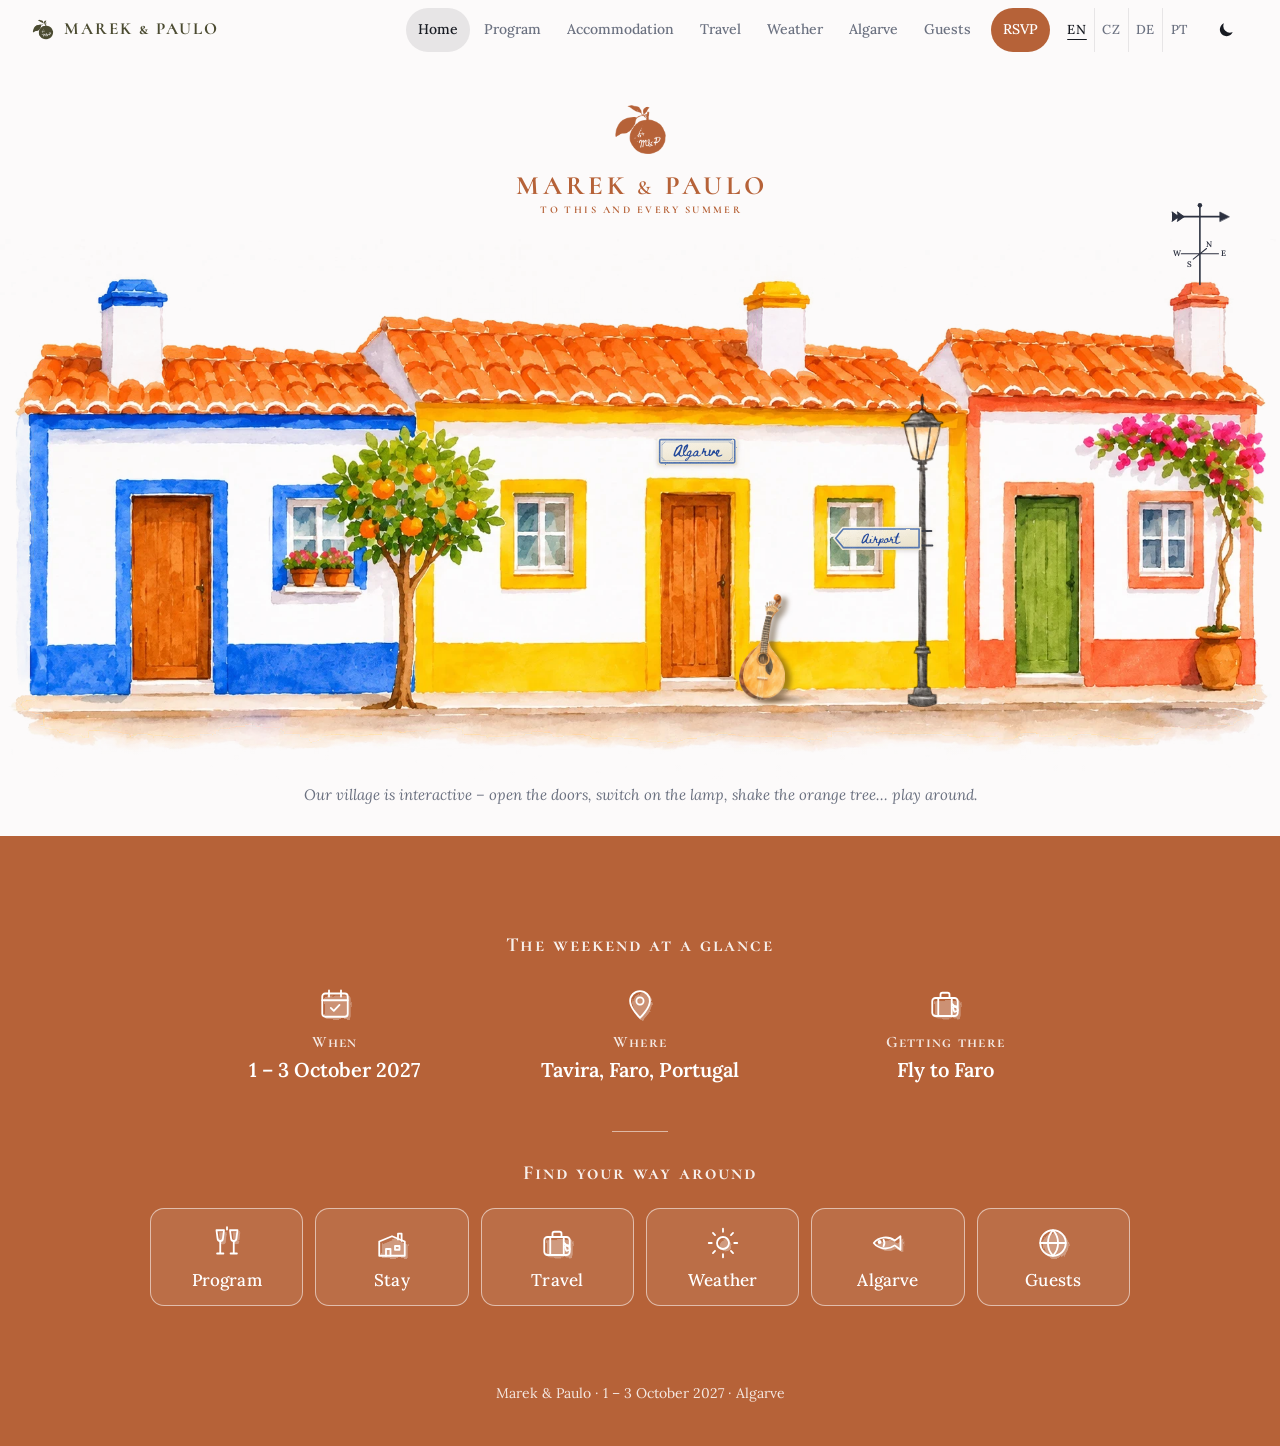
==== commit 3cef2881: "Village: the guitar stands on the pavement and casts a shadow It now rests on the pavement in front " ====
--- a/index.html
+++ b/index.html
@@ -24,7 +24,7 @@
   <link rel="preconnect" href="https://fonts.gstatic.com" crossorigin>
   <link href="https://fonts.googleapis.com/css2?family=Beth+Ellen&family=Cormorant+SC:wght@700&family=Lora:ital,wght@0,400;0,600;1,400&display=swap" rel="stylesheet">
   <link rel="preload" as="image" href="assets/village-day.webp">
-  <link rel="stylesheet" href="css/style.css?v=113">
+  <link rel="stylesheet" href="css/style.css?v=116">
   <script>
     (function () {
       var saved = null;
@@ -193,7 +193,7 @@
           </a>
 
           <!-- A watercolour Portuguese guitar, set down right of the yellow house's door: plays fado (js/radio.js) -->
-          <button class="spot fado-guitar" type="button" aria-pressed="false" aria-label="Portuguese guitar: play fado" style="--x:1110;--y:500;--w:70;--h:160">
+          <button class="spot fado-guitar" type="button" aria-pressed="false" aria-label="Portuguese guitar: play fado" style="--x:1112;--y:534;--w:70;--h:160">
             <img src="assets/art/fado-guitar.webp" alt="" width="227" height="520">
             <span class="tip">Play some fado</span>
           </button>
--- a/css/style.css
+++ b/css/style.css
@@ -1783,3 +1783,25 @@
   15% { opacity: 1; }
   100% { opacity: 0; transform: translate(var(--drift), calc(var(--u) * -110)) rotate(10deg); }
 }
+
+/* The guitar stands on the pavement and casts a shadow: a soft one on the
+   wall behind (light from the upper left) and a darker contact shadow where
+   it touches the ground */
+.fado-guitar img { filter: drop-shadow(calc(var(--u) * 7) calc(var(--u) * 3) calc(var(--u) * 4) rgba(80, 55, 25, .32)); }
+.fado-guitar::after {
+  content: "";
+  position: absolute;
+  z-index: -1;
+  left: 8%;
+  right: -12%;
+  bottom: -2.5%;
+  height: 7%;
+  border-radius: 50%;
+  background: radial-gradient(closest-side, rgba(70, 45, 20, .45), rgba(70, 45, 20, .15) 60%, transparent);
+  pointer-events: none;
+}
+:root[data-theme="night"] .fado-guitar img { filter: brightness(.72) saturate(.85) drop-shadow(calc(var(--u) * 6) calc(var(--u) * 3) calc(var(--u) * 4) rgba(0, 0, 0, .35)); }
+.fado-guitar img { filter: drop-shadow(calc(var(--u) * 9) calc(var(--u) * 4) calc(var(--u) * 5) rgba(80, 55, 25, .42)); }
+.fado-guitar::after { left: 4%; right: -22%; bottom: -3.5%; height: 9%; background: radial-gradient(closest-side, rgba(70, 45, 20, .55), rgba(70, 45, 20, .2) 60%, transparent); }
+.fado-guitar img { filter: drop-shadow(calc(var(--u) * 10) calc(var(--u) * 5) calc(var(--u) * 4) rgba(80, 55, 25, .5)); }
+.fado-guitar::after { left: 25%; right: -55%; bottom: -4%; height: 10%; background: radial-gradient(closest-side, rgba(70, 45, 20, .5), rgba(70, 45, 20, .18) 65%, transparent); }
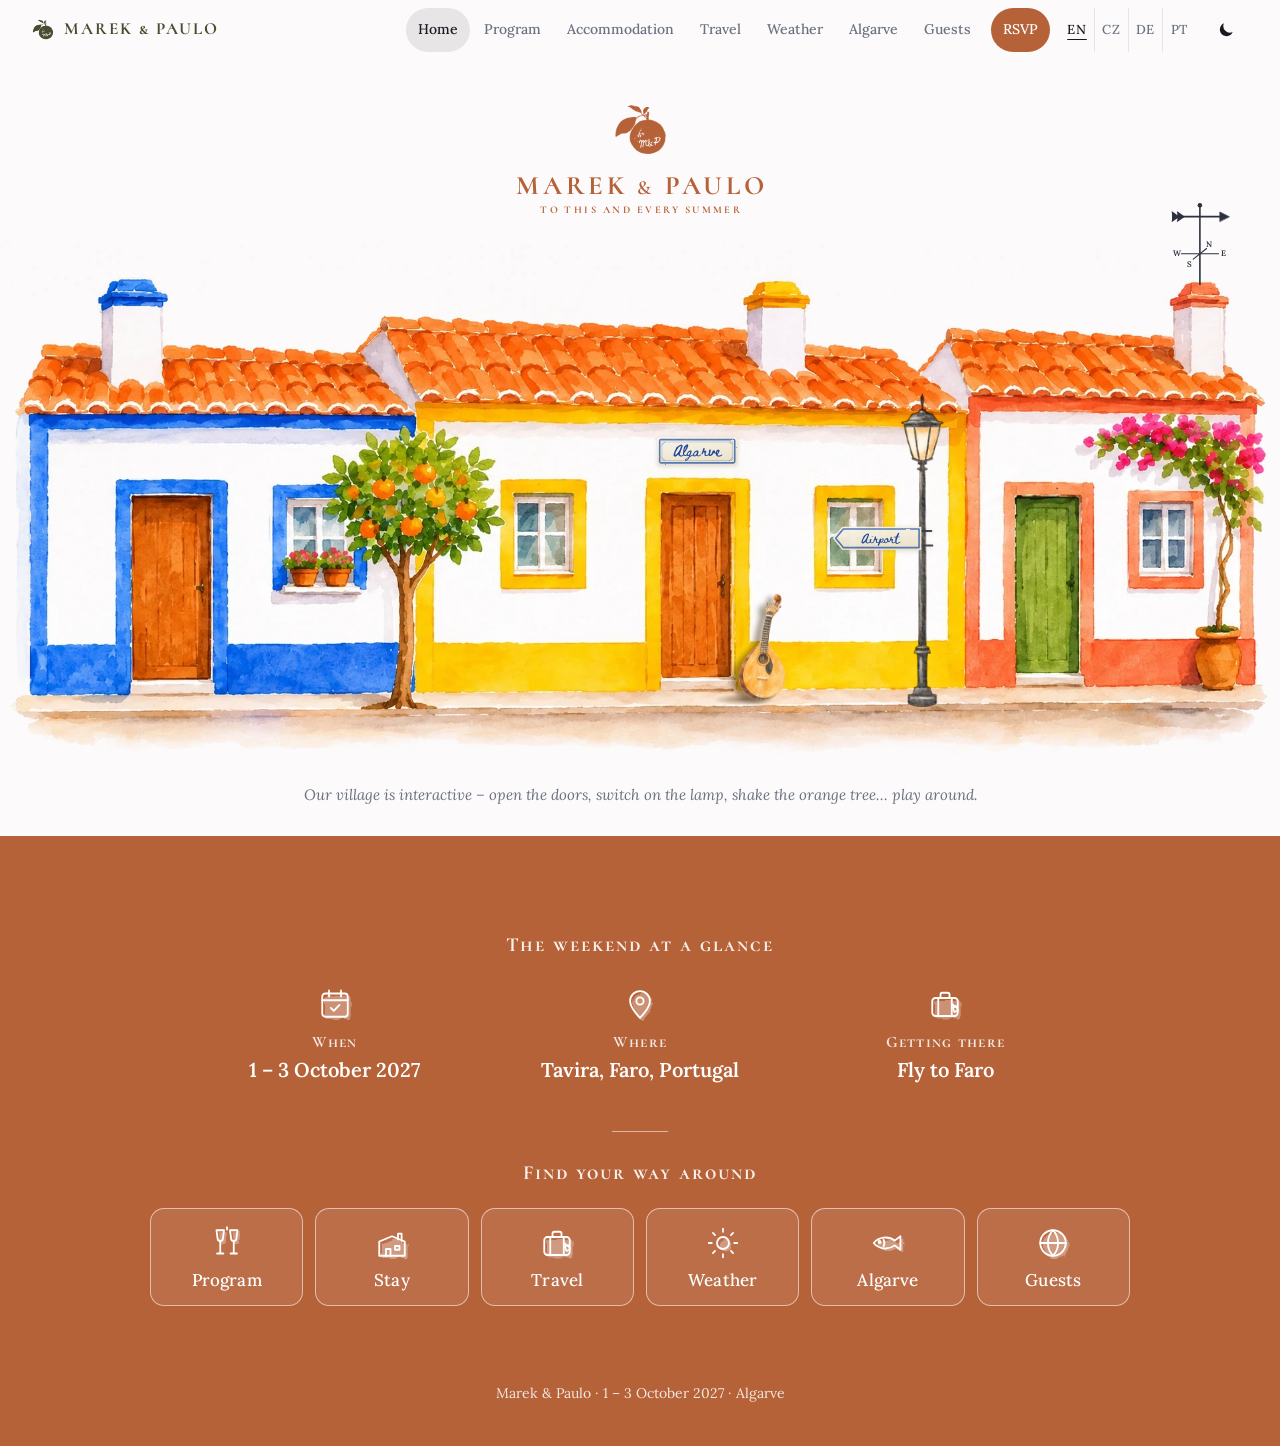
==== commit ec39df81: "Village: the guitar's shadow falls left, like the painting's The painting is lit from the right - th" ====
--- a/index.html
+++ b/index.html
@@ -24,7 +24,7 @@
   <link rel="preconnect" href="https://fonts.gstatic.com" crossorigin>
   <link href="https://fonts.googleapis.com/css2?family=Beth+Ellen&family=Cormorant+SC:wght@700&family=Lora:ital,wght@0,400;0,600;1,400&display=swap" rel="stylesheet">
   <link rel="preload" as="image" href="assets/village-day.webp">
-  <link rel="stylesheet" href="css/style.css?v=116">
+  <link rel="stylesheet" href="css/style.css?v=117">
   <script>
     (function () {
       var saved = null;
--- a/css/style.css
+++ b/css/style.css
@@ -1805,3 +1805,8 @@
 .fado-guitar::after { left: 4%; right: -22%; bottom: -3.5%; height: 9%; background: radial-gradient(closest-side, rgba(70, 45, 20, .55), rgba(70, 45, 20, .2) 60%, transparent); }
 .fado-guitar img { filter: drop-shadow(calc(var(--u) * 10) calc(var(--u) * 5) calc(var(--u) * 4) rgba(80, 55, 25, .5)); }
 .fado-guitar::after { left: 25%; right: -55%; bottom: -4%; height: 10%; background: radial-gradient(closest-side, rgba(70, 45, 20, .5), rgba(70, 45, 20, .18) 65%, transparent); }
+/* The painting's sun comes from the right (see the flower pot and the tree):
+   the guitar's shadow falls to its left, on the wall and on the ground */
+.fado-guitar img { filter: drop-shadow(calc(var(--u) * -10) calc(var(--u) * 5) calc(var(--u) * 4) rgba(80, 55, 25, .5)); }
+.fado-guitar::after { left: -55%; right: 25%; }
+:root[data-theme="night"] .fado-guitar img { filter: brightness(.72) saturate(.85) drop-shadow(calc(var(--u) * -6) calc(var(--u) * 3) calc(var(--u) * 4) rgba(0, 0, 0, .35)); }
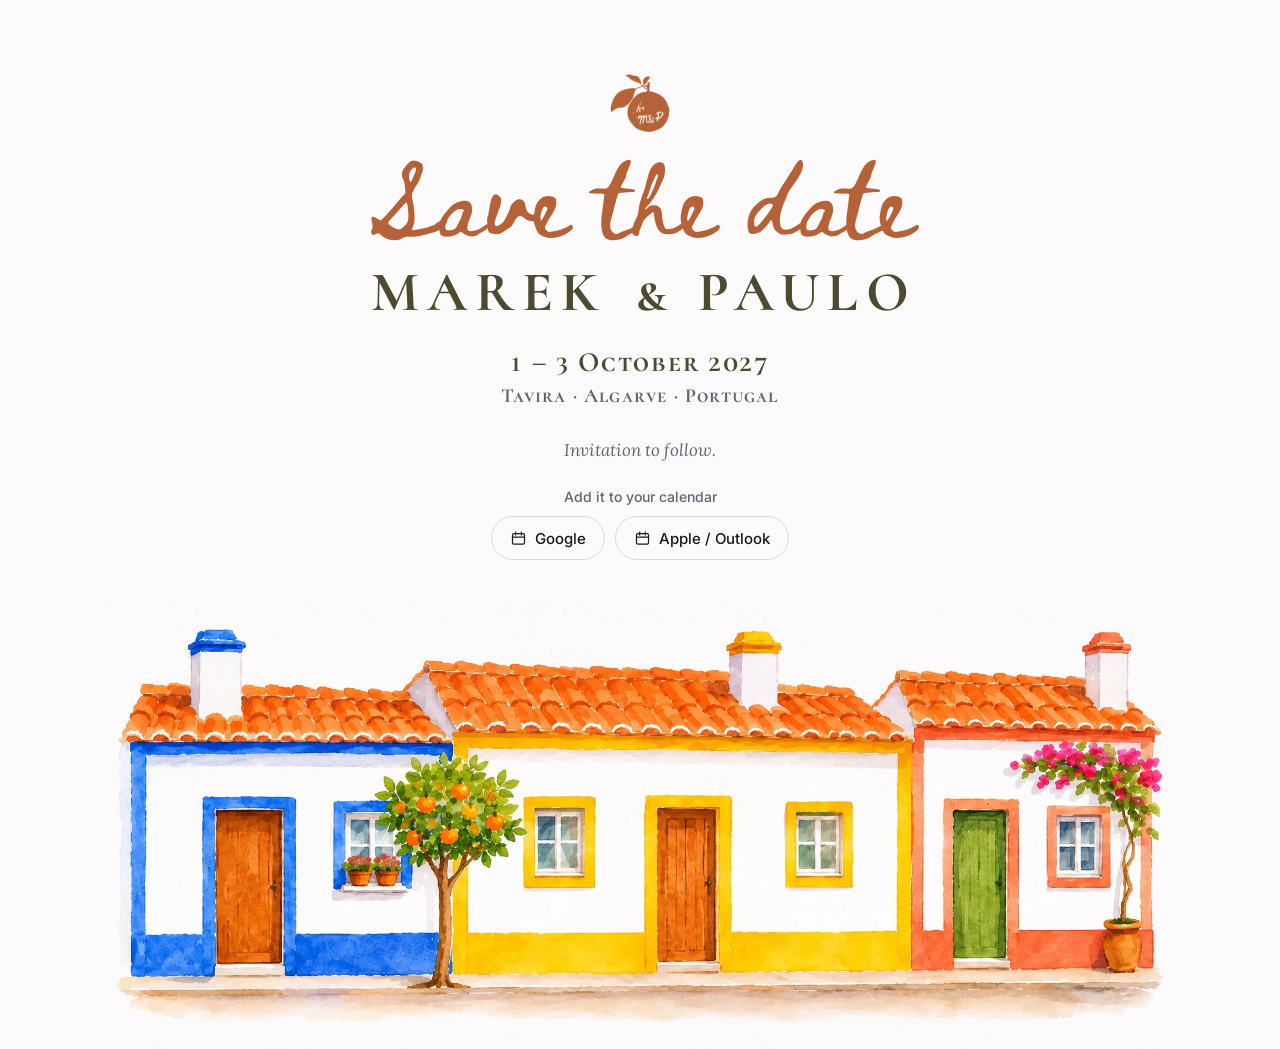
==== commit c28586c7: "Save the date: a single page while the full site is finished Names, dates and place over the village" ====
--- a/index.html
+++ b/index.html
@@ -3,269 +3,177 @@
 <head>
   <meta charset="utf-8">
   <meta name="viewport" content="width=device-width, initial-scale=1">
-  <title>Marek &amp; Paulo · 1–3 October 2027 · Algarve</title>
-  <!-- Link preview (WhatsApp, Messenger, email…): tools/share-preview.html shows it locally -->
-  <meta name="description" content="We&rsquo;re getting married in Tavira, Algarve, on 1&ndash;3 October 2027 &ndash; and we&rsquo;d love you to be there.">
+  <title>Save the date · Marek &amp; Paulo · 1–3 October 2027</title>
+  <meta name="description" content="Marek and Paulo are getting married in Tavira, Algarve, Portugal, 1–3 October 2027. Invitation to follow.">
+  <meta name="color-scheme" content="light">
+  <meta name="theme-color" content="#fcfafa">
+
   <meta property="og:type" content="website">
   <meta property="og:site_name" content="Marek &amp; Paulo">
-  <meta property="og:title" content="Marek &amp; Paulo &middot; 1 &ndash; 3 October 2027">
-  <meta property="og:description" content="We&rsquo;re getting married in Tavira, Algarve, on 1&ndash;3 October 2027 &ndash; and we&rsquo;d love you to be there.">
-  <meta property="og:url" content="https://hoffmma5.github.io/wedding/">
-  <meta property="og:image" content="https://hoffmma5.github.io/wedding/assets/og-image.jpg">
+  <meta property="og:title" content="Save the date &middot; Marek &amp; Paulo &middot; 1&ndash;3 October 2027">
+  <meta property="og:description" content="We&rsquo;re getting married in Tavira, Algarve, on 1&ndash;3 October 2027. Invitation to follow.">
+  <meta property="og:url" content="https://marekandpaulo.com/">
+  <meta property="og:image" content="https://marekandpaulo.com/assets/og-image.jpg">
   <meta property="og:image:width" content="1200">
   <meta property="og:image:height" content="630">
   <meta property="og:image:alt" content="Marek &amp; Paulo, 1 &ndash; 3 October 2027, over a watercolour of three whitewashed Algarve houses">
   <meta name="twitter:card" content="summary_large_image">
-  <link rel="icon" href="favicon.ico" sizes="48x48">
+
+  <link rel="icon" href="favicon.ico" sizes="32x32">
   <link rel="icon" href="favicon.svg" type="image/svg+xml">
-  <link rel="icon" href="assets/icon-192.png" type="image/png" sizes="192x192">
   <link rel="apple-touch-icon" href="apple-touch-icon.png">
+
   <link rel="preconnect" href="https://fonts.googleapis.com">
   <link rel="preconnect" href="https://fonts.gstatic.com" crossorigin>
-  <link href="https://fonts.googleapis.com/css2?family=Beth+Ellen&family=Cormorant+SC:wght@700&family=Lora:ital,wght@0,400;0,600;1,400&display=swap" rel="stylesheet">
+  <link href="https://fonts.googleapis.com/css2?family=Beth+Ellen&family=Cormorant+SC:wght@700&family=Inter:wght@500&family=Lora:ital@0;1&display=swap" rel="stylesheet">
   <link rel="preload" as="image" href="assets/village-day.webp">
-  <link rel="stylesheet" href="css/style.css?v=117">
-  <script>
-    (function () {
-      var saved = null;
-      try { saved = localStorage.getItem('theme'); } catch (e) {}
-      var night = saved ? saved === 'night'
-        : window.matchMedia && matchMedia('(prefers-color-scheme: dark)').matches;
-      document.documentElement.dataset.theme = night ? 'night' : 'day';
-      // Arriving from a footer's "Back to the village": start close up, village.js zooms out
-      try {
-        if (sessionStorage.getItem('zoomOut')) {
-          sessionStorage.removeItem('zoomOut');
-          if (!matchMedia('(prefers-reduced-motion: reduce)').matches) {
-            var h = document.documentElement;
-            h.classList.add('returning');
-            setTimeout(function () { h.classList.remove('returning'); }, 1500);   // never stay covered
-          }
-        }
-      } catch (e) {}
-    })();
-  </script>
+
+  <style>
+    :root {
+      --bg: #fcfafa;
+      --text: #171a21;
+      --muted: #5f6573;
+      --olive: #4b4b31;
+      --title: #b66238;
+      --line: rgba(23, 26, 33, .14);
+      --script: "Beth Ellen", cursive;
+      --sc: "Cormorant SC", Georgia, serif;
+      --serif: "Lora", Georgia, serif;
+      --sans: "Inter", system-ui, sans-serif;
+    }
+    *, *::before, *::after { box-sizing: border-box; }
+    html { -webkit-text-size-adjust: 100%; }
+    body {
+      margin: 0;
+      min-height: 100svh;
+      display: flex;
+      flex-direction: column;
+      background: var(--bg);
+      color: var(--text);
+      font: 17px/1.6 var(--serif);
+      text-align: center;
+    }
+
+    .card {
+      flex: 1 0 auto;
+      display: flex;
+      flex-direction: column;
+      align-items: center;
+      justify-content: center;
+      padding: clamp(36px, 8vh, 88px) 16px clamp(20px, 4vh, 40px);
+    }
+
+    .mark {
+      display: block;
+      width: clamp(46px, 7vw, 64px);
+      aspect-ratio: 166 / 160;
+      background: var(--title);
+      -webkit-mask: url("assets/logo-mark.png") center / contain no-repeat;
+      mask: url("assets/logo-mark.png") center / contain no-repeat;
+    }
+
+    .std {
+      margin: clamp(10px, 2vh, 18px) 0 0;
+      font: 400 clamp(40px, 9vw, 72px)/1.25 var(--script);
+      color: var(--title);
+    }
+
+    h1 {
+      margin: clamp(14px, 2.4vh, 22px) 0 0;
+      padding-left: .14em;           /* balances the trailing letter-spacing */
+      font: 700 clamp(30px, 6.4vw, 56px)/1.05 var(--sc);
+      letter-spacing: .14em;
+      text-transform: uppercase;
+      color: var(--olive);
+    }
+    h1 .amp { letter-spacing: 0; padding: 0 .18em; }
+
+    .when {
+      margin: clamp(14px, 2.4vh, 22px) 0 0;
+      font: 700 clamp(21px, 3.6vw, 28px)/1.3 var(--sc);
+      letter-spacing: .06em;
+      color: var(--olive);
+    }
+    .where {
+      margin: 2px 0 0;
+      font: 700 clamp(17px, 2.6vw, 20px)/1.4 var(--sc);
+      letter-spacing: .06em;
+      color: var(--muted);
+    }
+
+    .note {
+      margin: clamp(18px, 3vh, 28px) 0 0;
+      font-style: italic;
+      color: var(--muted);
+    }
+
+    .cal {
+      margin-top: clamp(18px, 3vh, 26px);
+      display: flex;
+      flex-wrap: wrap;
+      justify-content: center;
+      align-items: center;
+      gap: 10px;
+      font: 500 15px/1 var(--sans);
+    }
+    .cal span { width: 100%; color: var(--muted); font-size: 14px; margin-bottom: 2px; }
+    .cal a {
+      display: inline-flex;
+      align-items: center;
+      gap: 8px;
+      min-height: 44px;
+      padding: 0 18px;
+      border: 1px solid var(--line);
+      border-radius: 999px;
+      color: var(--text);
+      text-decoration: none;
+      transition: background-color .2s, border-color .2s;
+    }
+    .cal a:hover { background: rgba(182, 98, 56, .08); border-color: rgba(182, 98, 56, .45); }
+    .cal a:focus-visible { outline: 2px solid #2f5fb5; outline-offset: 3px; }
+    .cal svg { width: 17px; height: 17px; fill: none; stroke: currentColor; stroke-width: 1.7; stroke-linecap: round; stroke-linejoin: round; }
+
+    .village {
+      flex: 0 0 auto;
+      width: min(100%, 1100px);
+      margin: 0 auto;
+      padding: 0 16px;
+    }
+    .village img { display: block; width: 100%; height: auto; }
+
+    @media (prefers-reduced-motion: no-preference) {
+      .card > * { animation: rise .9s cubic-bezier(.2, .7, .2, 1) both; }
+      .card > :nth-child(2) { animation-delay: .08s; }
+      .card > :nth-child(3) { animation-delay: .16s; }
+      .card > :nth-child(4) { animation-delay: .24s; }
+      .card > :nth-child(5) { animation-delay: .3s; }
+      .card > :nth-child(6) { animation-delay: .36s; }
+      .card > :nth-child(7) { animation-delay: .42s; }
+      @keyframes rise { from { opacity: 0; transform: translateY(10px); } }
+    }
+  </style>
 </head>
-<body class="home">
-
-  <header class="nav">
-    <a class="brand" href="index.html"><span class="mark" aria-hidden="true"></span>Marek &amp; Paulo</a>
-    <nav class="nav-links" id="nav-links" aria-label="Pages">
-      <a href="index.html">Home</a>
-      <a href="program.html">Program</a>
-      <a href="accommodation.html">Accommodation</a>
-      <a href="travel.html">Travel</a>
-      <a href="weather.html">Weather</a>
-      <a href="location.html">Algarve</a>
-      <a href="map.html">Guests</a>
-      <a class="nav-cta" href="rsvp.html">RSVP</a>
-      <div class="lang" role="group" aria-label="Language">
-        <button type="button" data-lang="en" lang="en" aria-label="English" aria-pressed="true">EN</button>
-        <button type="button" data-lang="cs" lang="cs" aria-label="Čeština" aria-pressed="false">CZ</button>
-        <button type="button" data-lang="de" lang="de" aria-label="Deutsch" aria-pressed="false">DE</button>
-        <button type="button" data-lang="pt" lang="pt" aria-label="Português" aria-pressed="false">PT</button>
-      </div>
-    </nav>
-    <button class="icon-btn theme-toggle" type="button" aria-pressed="false" aria-label="Switch to night">
-      <svg class="i-moon" viewBox="0 0 24 24" aria-hidden="true"><path d="M20 14.5A8 8 0 0 1 9.5 4a8 8 0 1 0 10.5 10.5Z"/></svg>
-      <svg class="i-sun" viewBox="0 0 24 24" aria-hidden="true"><circle cx="12" cy="12" r="4"/><path d="M12 2.5v2M12 19.5v2M2.5 12h2M19.5 12h2M5.3 5.3l1.4 1.4M17.3 17.3l1.4 1.4M5.3 18.7l1.4-1.4M17.3 6.7l1.4-1.4"/></svg>
-    </button>
-    <button class="icon-btn menu-toggle" type="button" aria-expanded="false" aria-controls="nav-links" aria-label="Menu">
-      <svg viewBox="0 0 24 24" aria-hidden="true"><path d="M4 8h16M4 16h16"/></svg>
-    </button>
-  </header>
-
-  <main>
-    <!-- ======= Village ======= -->
-    <section class="hero" aria-label="Our village">
-      <div class="hero-text">
-        <span class="mark hero-mark" aria-hidden="true"></span>
-        <h1>Marek <span class="amp">&amp;</span> Paulo</h1>
-        <p class="tagline">To this and every summer</p>
-        <p class="night-note">Our sky has some special stars</p>
-      </div>
-
-      <div class="hero-scroll">
-        <!-- Positions use the picture's pixels (1926 × 817). Negative --y is the sky above it. -->
-        <div class="picture">
-          <!-- Watercolour for the painted signs: soft, wobbly edges, a little grain -->
-          <svg class="paint-defs" width="0" height="0" aria-hidden="true" focusable="false"><defs>
-            <linearGradient id="tile-wash" x1="0" y1="0" x2=".35" y2="1"><stop offset="0" stop-color="#fbf7ec"/><stop offset="1" stop-color="#ece3cc"/></linearGradient>
-            <filter id="paint" x="-8%" y="-15%" width="116%" height="130%">
-              <feTurbulence type="fractalNoise" baseFrequency=".045" numOctaves="2" seed="7" result="warp"/>
-              <feDisplacementMap in="SourceGraphic" in2="warp" scale="3.2" xChannelSelector="R" yChannelSelector="G" result="wobbly"/>
-              <feGaussianBlur in="wobbly" stdDeviation=".45" result="soft"/>
-              <feTurbulence type="fractalNoise" baseFrequency=".6" numOctaves="2" seed="3" result="grain"/>
-              <feColorMatrix in="grain" type="matrix" values="0 0 0 0 0  0 0 0 0 0  0 0 0 0 0  0 0 0 -.22 1.06" result="grainA"/>
-              <feComposite in="soft" in2="grainA" operator="in"/>
-            </filter>
-            <filter id="paint-soft" x="-6%" y="-10%" width="112%" height="120%">
-              <feTurbulence type="fractalNoise" baseFrequency=".09" numOctaves="2" seed="5" result="warp"/>
-              <feDisplacementMap in="SourceGraphic" in2="warp" scale="1.3" xChannelSelector="R" yChannelSelector="G" result="w"/>
-              <feGaussianBlur in="w" stdDeviation=".25"/>
-            </filter>
-            <filter id="paint-ink" x="-5%" y="-20%" width="110%" height="140%">
-              <feTurbulence type="fractalNoise" baseFrequency=".09" numOctaves="1" seed="2" result="warp"/>
-              <feDisplacementMap in="SourceGraphic" in2="warp" scale="1.4" xChannelSelector="R" yChannelSelector="G" result="w"/>
-              <feGaussianBlur in="w" stdDeviation=".3"/>
-            </filter>
-          </defs></svg>
-          <img class="layer day"   src="assets/village-day.webp"   alt="Three whitewashed Portuguese houses with blue, yellow and coral trim, an orange tree and bougainvillea" width="1926" height="817">
-          <img class="layer night" src="assets/village-night.webp" alt="" aria-hidden="true" width="1926" height="817">
-          <img class="layer lit"   src="assets/lights-windows.png?v=2" alt="" aria-hidden="true" width="1926" height="817">
-
-          <!-- Night: stars in the sky band, painted soft like the village -->
-          <svg class="stars" viewBox="0 0 1926 440" aria-hidden="true" focusable="false"><g filter="url(#paint-ink)"><path class="sparkle" d="M1816 166.0Q1816.8 170.9 1821.8 172Q1816.8 172.8 1816 177.8Q1814.9 172.8 1809.9 172Q1814.9 170.9 1816 166.0Z"/><circle cx="1568" cy="215" r="2.6"/><circle cx="1595" cy="354" r="3.5"/><circle cx="53" cy="417" r="3.3"/><path class="sparkle" d="M502 293.2Q503.5 301.4 511.7 303Q503.5 304.5 502 312.6Q500.4 304.5 492.3 303Q500.4 301.4 502 293.2Z"/><circle cx="1428" cy="403" r="3.6"/><circle cx="1350" cy="193" r="4.2"/><path class="sparkle" d="M353 409.8Q353.5 414.2 357.9 415Q353.5 415.8 353 420.2Q351.8 415.8 347.4 415Q351.8 414.2 353 409.8Z"/><circle cx="605" cy="248" r="3.7"/><path class="sparkle" d="M1456 257.8Q1457.4 263.1 1462.7 264Q1457.4 265.1 1456 270.4Q1455.4 265.1 1450.1 264Q1455.4 263.1 1456 257.8Z"/><path class="sparkle" d="M661 118.2Q663.0 126.4 671.2 128Q663.0 129.6 661 137.8Q659.8 129.6 651.6 128Q659.8 126.4 661 118.2Z"/><circle cx="243" cy="190" r="3.0"/><path class="sparkle" d="M137 352.0Q138.8 359.6 146.4 361Q138.8 362.6 137 370.2Q135.8 362.6 128.1 361Q135.8 359.6 137 352.0Z"/><circle cx="453" cy="170" r="3.8"/><circle cx="1672" cy="219" r="4.2"/><circle cx="221" cy="297" r="3.8"/><path class="sparkle" d="M87 255.3Q88.2 263.1 96.0 265Q88.2 266.1 87 274.0Q85.2 266.1 77.3 265Q85.2 263.1 87 255.3Z"/><circle cx="1339" cy="336" r="4.1"/><circle cx="675" cy="344" r="4.1"/><circle cx="107" cy="128" r="3.8"/><circle cx="359" cy="286" r="2.9"/><circle cx="1234" cy="412" r="2.6"/><circle cx="834" cy="420" r="2.6"/><path class="sparkle" d="M1471 145.8Q1472.6 153.3 1480.1 155Q1472.6 156.2 1471 163.7Q1469.7 156.2 1462.2 155Q1469.7 153.3 1471 145.8Z"/><circle cx="1637" cy="124" r="3.1"/><path class="sparkle" d="M1267 245.3Q1268.2 252.4 1275.3 254Q1268.2 255.1 1267 262.3Q1265.5 255.1 1258.3 254Q1265.5 252.4 1267 245.3Z"/><circle cx="332" cy="143" r="3.9"/><path class="sparkle" d="M1017 408.2Q1018.7 414.9 1025.4 416Q1018.7 417.4 1017 424.1Q1016.2 417.4 1009.6 416Q1016.2 414.9 1017 408.2Z"/><circle cx="494" cy="400" r="3.1"/><path class="sparkle" d="M590 383.9Q590.8 389.2 596.0 390Q590.8 391.2 590 396.4Q588.8 391.2 583.5 390Q588.8 389.2 590 383.9Z"/><path class="sparkle" d="M1282 117.0Q1283.1 124.3 1290.3 126Q1283.1 127.0 1282 134.2Q1280.3 127.0 1273.1 126Q1280.3 124.3 1282 117.0Z"/><path class="sparkle" d="M1895 366.6Q1895.6 371.7 1900.8 373Q1895.6 373.7 1895 378.9Q1893.6 373.7 1888.5 373Q1893.6 371.7 1895 366.6Z"/><path class="sparkle" d="M1895 109.5Q1896.3 115.2 1902.0 116Q1896.3 117.4 1895 123.0Q1894.2 117.4 1888.5 116Q1894.2 115.2 1895 109.5Z"/><circle cx="546" cy="146" r="3.0"/></g></svg>
-          <div class="glow" style="--x:433;--y:391;--w:89;--h:113" aria-hidden="true"></div>
-          <div class="glow" style="--x:779;--y:391;--w:80;--h:108" aria-hidden="true"></div>
-          <div class="glow" style="--x:1241;--y:391;--w:84;--h:106" aria-hidden="true"></div>
-          <div class="glow" style="--x:1716;--y:398;--w:78;--h:106" aria-hidden="true"></div>
-
-          <!-- Weathervane on the coral chimney → weather -->
-          <a class="spot go vane" href="weather.html" style="--x:1757;--y:-62;--w:96;--h:130">
-            <svg class="vane-base" viewBox="0 0 96 130" aria-hidden="true">
-              <path d="M48 130V14" stroke-width="2.4"/>
-              <circle cx="48" cy="11" r="3.4" stroke="none"/>
-              <path d="M20 84h56M38 92l20-16" stroke-width="1.6"/>
-              <text x="13" y="88" text-anchor="middle">W</text>
-              <text x="84" y="88" text-anchor="middle">E</text>
-              <text x="62" y="73" text-anchor="middle">N</text>
-              <text x="33" y="104" text-anchor="middle">S</text>
-            </svg>
-            <span class="vane-arrow" aria-hidden="true">
-              <svg viewBox="0 0 96 20"><path d="M10 10h70" stroke-width="2.4"/><path d="M92 10l-14-7v14z" stroke="none"/><path d="M6 3l10 7-10 7M14 3l10 7-10 7" stroke-width="1.6" fill="none"/></svg>
-            </span>
-            <span class="tip">Weather &amp; what to pack</span>
-          </a>
-
-          <!-- Painted azulejo house tile → location -->
-          <a class="spot go tile-sign" href="location.html" style="--x:987;--y:296;--w:124;--h:46">
-            <svg class="plaque" viewBox="0 0 124 46" aria-hidden="true">
-              <g filter="url(#paint)">
-                <rect class="tile" x="2" y="2" width="120" height="42" rx="3"/>
-                <rect class="frame" x="5.5" y="5.5" width="113" height="35" rx="2"/>
-                <rect class="hair" x="9" y="9" width="106" height="28" rx="1"/>
-                <path class="corner" d="M9 13.5 13.5 9M110.5 9 115 13.5M9 32.5 13.5 37M110.5 37 115 32.5"/>
-              </g>
-              <text x="62" y="30" text-anchor="middle" filter="url(#paint-ink)">Algarve</text>
-            </svg>
-            <span class="tip">The Algarve</span>
-          </a>
-
-          <!-- Doors -->
-          <a class="door go" href="program.html" style="--x:199;--y:385;--w:120;--h:277">
-            <span class="interior" aria-hidden="true"></span>
-            <span class="leaf" aria-hidden="true"></span>
-            <span class="tip">Program</span>
-          </a>
-          <a class="door go" href="accommodation.html" style="--x:998;--y:382;--w:102;--h:276">
-            <span class="interior" aria-hidden="true"></span>
-            <span class="leaf" aria-hidden="true"></span>
-            <span class="tip">Accommodation</span>
-          </a>
-          <a class="door go" href="rsvp.html" style="--x:1527;--y:386;--w:96;--h:267">
-            <span class="interior" aria-hidden="true"></span>
-            <span class="leaf" aria-hidden="true"></span>
-            <span class="tip">RSVP</span>
-          </a>
-
-          <!-- Street lamp: click to switch day / night -->
-          <div class="lamp-glow" aria-hidden="true"></div>
-          <div class="lamp-pool" aria-hidden="true"></div>
-          <button class="lamp" type="button" aria-label="Turn the street lamp on" style="--x:1318;--y:195;--w:133;--h:520">
-            <img class="l-day"   src="assets/lamp-day.png"   alt="">
-            <img class="l-night" src="assets/lamp-night.png" alt="">
-            <img class="l-lit"   src="assets/lamp-lit.png"   alt="">
-            <span class="tip lamp-tip"></span>
-          </button>
-
-          <!-- Painted direction sign on the lamp post, in front of the yellow window → travel -->
-          <a class="spot go signpost" href="travel.html" style="--x:1250;--y:430;--w:152;--h:40">
-            <svg class="plaque" viewBox="0 0 152 40" aria-hidden="true">
-              <g filter="url(#paint)">
-                <path class="bracket" d="M134 9h17M134 31h17"/>
-                <path class="tile" d="M17 2.5h119v35H17L2.5 20Z"/>
-                <path class="frame" d="M18.5 6h114v28h-114L7 20Z"/>
-              </g>
-              <text class="small" x="74" y="27.5" text-anchor="middle" filter="url(#paint-ink)">Airport</text>
-            </svg>
-            <span class="tip">Travel</span>
-          </a>
-
-          <!-- A watercolour Portuguese guitar, set down right of the yellow house's door: plays fado (js/radio.js) -->
-          <button class="spot fado-guitar" type="button" aria-pressed="false" aria-label="Portuguese guitar: play fado" style="--x:1112;--y:534;--w:70;--h:160">
-            <img src="assets/art/fado-guitar.webp" alt="" width="227" height="520">
-            <span class="tip">Play some fado</span>
-          </button>
-
-          <!-- Night: four special stars for our loved ones who are no longer with us.
-               Marek's family on the left, Paulo's on the right. -->
-          <button class="memory-star" type="button" aria-expanded="false" style="--x:168;--y:-130;--w:44;--h:44">
-            <svg viewBox="0 0 40 40" aria-hidden="true"><path d="M20 3Q22.6 17.4 37 20Q22.6 22.6 20 37Q17.4 22.6 3 20Q17.4 17.4 20 3Z"/></svg>
-            <span class="tip memory below"><b>Pavel Hoffmann</b><span>Marek&rsquo;s father</span></span>
-          </button>
-          <button class="memory-star" type="button" aria-expanded="false" style="--x:408;--y:-40;--w:44;--h:44">
-            <svg viewBox="0 0 40 40" aria-hidden="true"><path d="M20 3Q22.6 17.4 37 20Q22.6 22.6 20 37Q17.4 22.6 3 20Q17.4 17.4 20 3Z"/></svg>
-            <span class="tip memory "><b>Jind&#345;i&scaron;ka Kolovratn&iacute;kov&aacute;</b><span>Marek&rsquo;s maternal grandma</span></span>
-          </button>
-          <button class="memory-star" type="button" aria-expanded="false" style="--x:1428;--y:-136;--w:44;--h:44">
-            <svg viewBox="0 0 40 40" aria-hidden="true"><path d="M20 3Q22.6 17.4 37 20Q22.6 22.6 20 37Q17.4 22.6 3 20Q17.4 17.4 20 3Z"/></svg>
-            <span class="tip memory below"><b>Mariana Sousa</b><span>Paulo&rsquo;s maternal grandma</span></span>
-          </button>
-          <button class="memory-star" type="button" aria-expanded="false" style="--x:1608;--y:-62;--w:44;--h:44">
-            <svg viewBox="0 0 40 40" aria-hidden="true"><path d="M20 3Q22.6 17.4 37 20Q22.6 22.6 20 37Q17.4 22.6 3 20Q17.4 17.4 20 3Z"/></svg>
-            <span class="tip memory "><b>Manuel Palma</b><span>Paulo&rsquo;s paternal grandpa</span></span>
-          </button>
-
-          <!-- Orange tree: just for fun -->
-          <button class="tree" type="button" aria-label="Shake the orange tree" style="--x:482;--y:282;--w:276;--h:220"></button>
-        </div>
-      </div>
-      <p class="swipe-hint" aria-hidden="true">Swipe to see the whole street</p>
-    </section>
-
-    <!-- ======= Under the village: an invitation to play ======= -->
-    <p class="hint">Our village is interactive &ndash; open the doors, switch on the lamp, shake the orange tree&hellip; play around.</p>
-
-    <!-- ======= The weekend at a glance + the pages, on the terracotta strip (written by tools/make_pages.py) ======= -->
-    <!-- strip -->
-    <section class="strip" aria-labelledby="glance-title">
-      <svg class="ico-defs" width="0" height="0" aria-hidden="true" focusable="false"><defs><filter id="ink" x="-10%" y="-10%" width="120%" height="120%"><feTurbulence type="fractalNoise" baseFrequency=".12" numOctaves="1" seed="4"/><feDisplacementMap in="SourceGraphic" scale=".55" xChannelSelector="R" yChannelSelector="G"/></filter><filter id="wash" x="-25%" y="-25%" width="150%" height="150%"><feTurbulence type="fractalNoise" baseFrequency=".14" numOctaves="2" seed="9"/><feDisplacementMap in="SourceGraphic" scale="3.4" xChannelSelector="R" yChannelSelector="G"/><feGaussianBlur stdDeviation=".3" result="b"/><feMorphology in="b" operator="erode" radius=".8" result="inner"/><feComposite in="b" in2="inner" operator="out" result="rim"/><feMerge><feMergeNode in="b"/><feMergeNode in="rim"/></feMerge></filter></defs></svg>
-      <h2 class="sc strip-title" id="glance-title">The weekend at a glance</h2>
-      <ul class="strip-glance">
-          <li><svg class="ico" viewBox="0 0 24 24" aria-hidden="true"><g class="wash" transform="translate(1.8 1.5)"><rect  x="3.5" y="5" width="17" height="15.5" rx="2"/></g><g class="line"><rect class="f" x="3.5" y="5" width="17" height="15.5" rx="2"/><path d="M3.5 9.5h17M8 3v4M16 3v4"/><path d="m9.2 14.6 2 2 3.8-4"/></g></svg><span class="sc">When</span><b>1 &ndash; 3 October 2027</b></li>
-          <li><svg class="ico" viewBox="0 0 24 24" aria-hidden="true"><g class="wash" transform="translate(1.8 1.5)"><path  d="M12 21.2s-6.6-6.3-6.6-11.2a6.6 6.6 0 0 1 13.2 0c0 4.9-6.6 11.2-6.6 11.2Z"/></g><g class="line"><path class="f" d="M12 21.2s-6.6-6.3-6.6-11.2a6.6 6.6 0 0 1 13.2 0c0 4.9-6.6 11.2-6.6 11.2Z"/><circle cx="12" cy="10" r="2.4"/></g></svg><span class="sc">Where</span><b>Tavira, Faro, Portugal</b></li>
-          <li><svg class="ico" viewBox="0 0 24 24" aria-hidden="true"><g class="wash" transform="translate(1.8 1.5)"><rect  x="3.5" y="8" width="17" height="12" rx="2.2"/></g><g class="line"><rect class="f" x="3.5" y="8" width="17" height="12" rx="2.2"/><path d="M9 8V5.8c0-.7.5-1.3 1.3-1.3h3.4c.8 0 1.3.6 1.3 1.3V8M7.5 8v12M16.5 8v12M16.5 11.5l2.4 2.6"/><rect x="17.6" y="13.6" width="2.6" height="3.4" rx=".6" transform="rotate(-20 18.9 15.3)"/></g></svg><span class="sc">Getting there</span><b>Fly to Faro</b></li>
-      </ul>
-      <nav class="strip-nav" aria-labelledby="pages-title">
-        <h2 class="sc strip-title strip-nav-title" id="pages-title">Find your way around</h2>
-        <ul>
-        <li><a href="program.html"><svg class="ico" viewBox="0 0 24 24" aria-hidden="true"><g class="wash" transform="translate(1.8 1.5)"><path  d="M5 3.5h5l-.7 5.4a1.8 1.8 0 0 1-3.6 0Z"/><path  d="M14 3.5h5l-.7 5.4a1.8 1.8 0 0 1-3.6 0Z"/></g><g class="line"><path class="f" d="M5 3.5h5l-.7 5.4a1.8 1.8 0 0 1-3.6 0Z"/><path d="M7.5 10.6V19M5.4 19h4.2"/><path class="f" d="M14 3.5h5l-.7 5.4a1.8 1.8 0 0 1-3.6 0Z"/><path d="M16.5 10.6V19M14.4 19h4.2M12 1.5v1.5"/></g></svg><span>Program</span></a></li>
-        <li><a href="accommodation.html"><svg class="ico" viewBox="0 0 24 24" aria-hidden="true"><g class="wash" transform="translate(1.8 1.5)"><path  d="M3.5 11 12 7.5l8.5 3.5v9.5h-17Z"/></g><g class="line"><path class="f" d="M3.5 11 12 7.5l8.5 3.5v9.5h-17Z"/><path d="M16 9.6V5.8h2.4v4.8M8 20.5V16h3v4.5M14 14h3v2.5h-3Z"/></g></svg><span>Stay</span></a></li>
-        <li><a href="travel.html"><svg class="ico" viewBox="0 0 24 24" aria-hidden="true"><g class="wash" transform="translate(1.8 1.5)"><rect  x="3.5" y="8" width="17" height="12" rx="2.2"/></g><g class="line"><rect class="f" x="3.5" y="8" width="17" height="12" rx="2.2"/><path d="M9 8V5.8c0-.7.5-1.3 1.3-1.3h3.4c.8 0 1.3.6 1.3 1.3V8M7.5 8v12M16.5 8v12M16.5 11.5l2.4 2.6"/><rect x="17.6" y="13.6" width="2.6" height="3.4" rx=".6" transform="rotate(-20 18.9 15.3)"/></g></svg><span>Travel</span></a></li>
-        <li><a href="weather.html"><svg class="ico" viewBox="0 0 24 24" aria-hidden="true"><g class="wash" transform="translate(1.8 1.5)"><circle  cx="12" cy="12" r="4"/></g><g class="line"><circle class="f" cx="12" cy="12" r="4"/><path d="M12 2.5v2M12 19.5v2M2.5 12h2M19.5 12h2M5.3 5.3l1.4 1.4M17.3 17.3l1.4 1.4M5.3 18.7l1.4-1.4M17.3 6.7l1.4-1.4"/></g></svg><span>Weather</span></a></li>
-        <li><a href="location.html"><svg class="ico" viewBox="0 0 24 24" aria-hidden="true"><g class="wash" transform="translate(1.8 1.5)"><path  d="M2.5 12c3.2-4 9.5-5 14-1.6l3.8-2.9v9l-3.8-2.9c-4.5 3.4-10.8 2.4-14-1.6Z"/></g><g class="line"><path class="f" d="M2.5 12c3.2-4 9.5-5 14-1.6l3.8-2.9v9l-3.8-2.9c-4.5 3.4-10.8 2.4-14-1.6Z"/><circle cx="6.4" cy="11.3" r=".7"/><path d="M9 9.8c.8 1.4.8 3 0 4.4"/></g></svg><span>Algarve</span></a></li>
-        <li><a href="map.html"><svg class="ico" viewBox="0 0 24 24" aria-hidden="true"><g class="wash" transform="translate(1.8 1.5)"><circle  cx="12" cy="12" r="8.5"/></g><g class="line"><circle class="f" cx="12" cy="12" r="8.5"/><path d="M3.5 12h17M12 3.5c2.3 2.4 3.4 5.2 3.4 8.5s-1.1 6.1-3.4 8.5c-2.3-2.4-3.4-5.2-3.4-8.5S9.7 5.9 12 3.5Z"/></g></svg><span>Guests</span></a></li>
-        </ul>
-      </nav>
-    </section>
-    <!-- /strip -->
-
-    <!-- ======= Our story — paste the ArcGIS StoryMap link into data-storymap ======= -->
-    <section class="story" id="our-story" data-storymap="">
-      <header class="story-intro" style="--topic:#1f4fa0">
-        <h2 class="script">how we got here</h2>
-        <p class="sc">From the first hello to the Algarve</p>
-      </header>
-      <div class="story-frame"></div>
-    </section>
-
-    <footer class="foot">Marek &amp; Paulo &middot; 1 – 3 October 2027 &middot; Algarve</footer>
+<body>
+  <main class="card">
+    <span class="mark" aria-hidden="true"></span>
+    <p class="std">Save the date</p>
+    <h1>Marek <span class="amp">&amp;</span> Paulo</h1>
+    <p class="when">1 – 3 October 2027</p>
+    <p class="where">Tavira · Algarve · Portugal</p>
+    <p class="note">Invitation to follow.</p>
+    <div class="cal">
+      <span>Add it to your calendar</span>
+      <a href="https://calendar.google.com/calendar/render?action=TEMPLATE&amp;text=Marek%20%26%20Paulo%27s%20wedding&amp;dates=20271001T130000Z%2F20271003T110000Z&amp;location=Tavira%2C%20Algarve%2C%20Portugal&amp;details=Save%20the%20date%20%E2%80%93%20invitation%20to%20follow.%20https%3A%2F%2Fmarekandpaulo.com%2F" target="_blank" rel="noopener">
+        <svg viewBox="0 0 24 24" aria-hidden="true"><rect x="3.5" y="5" width="17" height="15" rx="2"/><path d="M3.5 10h17M8 3v4M16 3v4"/></svg>Google
+      </a>
+      <a href="assets/save-the-date.ics" download="marek-paulo-wedding.ics">
+        <svg viewBox="0 0 24 24" aria-hidden="true"><rect x="3.5" y="5" width="17" height="15" rx="2"/><path d="M3.5 10h17M8 3v4M16 3v4"/></svg>Apple / Outlook
+      </a>
+    </div>
   </main>
 
-  <script src="js/site.js?v=15"></script>
-  <script src="js/eggs.js?v=11"></script>
-  <script src="js/village.js?v=18"></script>
-  <script src="js/radio.js?v=3"></script>
+  <div class="village">
+    <img src="assets/village-day.webp" alt="A watercolour of three whitewashed Portuguese houses with blue, yellow and coral trim, an orange tree and bougainvillea" width="1926" height="817">
+  </div>
 </body>
 </html>
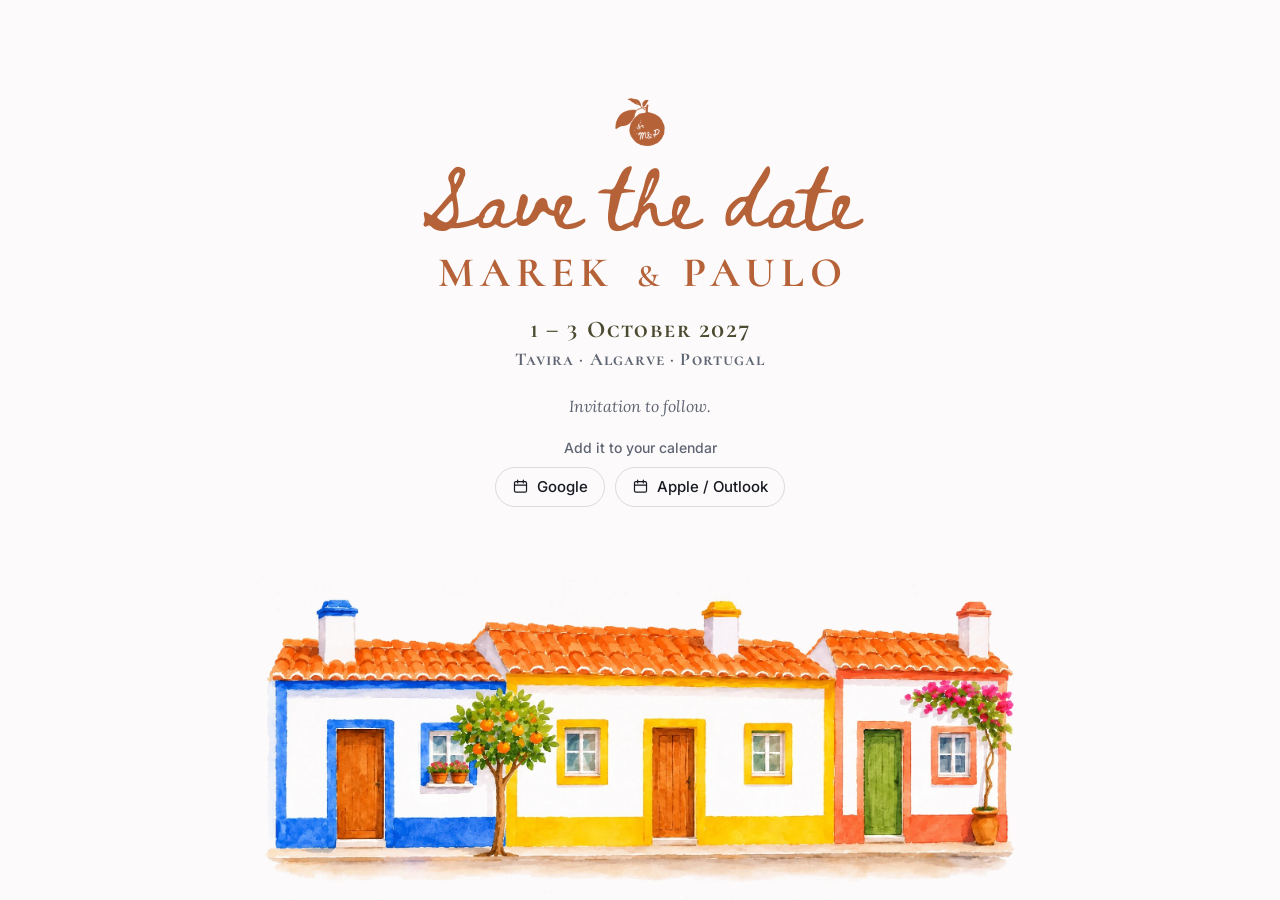
==== commit 6c5d56cb: "Save the date: fit a laptop screen, terracotta names, new preview Type and painting scale with the w" ====
--- a/index.html
+++ b/index.html
@@ -13,7 +13,7 @@
   <meta property="og:title" content="Save the date &middot; Marek &amp; Paulo &middot; 1&ndash;3 October 2027">
   <meta property="og:description" content="We&rsquo;re getting married in Tavira, Algarve, on 1&ndash;3 October 2027. Invitation to follow.">
   <meta property="og:url" content="https://marekandpaulo.com/">
-  <meta property="og:image" content="https://marekandpaulo.com/assets/og-image.jpg">
+  <meta property="og:image" content="https://marekandpaulo.com/assets/og-save-the-date.jpg">
   <meta property="og:image:width" content="1200">
   <meta property="og:image:height" content="630">
   <meta property="og:image:alt" content="Marek &amp; Paulo, 1 &ndash; 3 October 2027, over a watercolour of three whitewashed Algarve houses">
@@ -60,12 +60,12 @@
       flex-direction: column;
       align-items: center;
       justify-content: center;
-      padding: clamp(36px, 8vh, 88px) 16px clamp(20px, 4vh, 40px);
+      padding: clamp(24px, 6vh, 64px) 16px clamp(16px, 3vh, 32px);
     }
 
     .mark {
       display: block;
-      width: clamp(46px, 7vw, 64px);
+      width: clamp(38px, 6vh, 54px);
       aspect-ratio: 166 / 160;
       background: var(--title);
       -webkit-mask: url("assets/logo-mark.png") center / contain no-repeat;
@@ -73,42 +73,43 @@
     }
 
     .std {
-      margin: clamp(10px, 2vh, 18px) 0 0;
-      font: 400 clamp(40px, 9vw, 72px)/1.25 var(--script);
+      margin: clamp(6px, 1.4vh, 14px) 0 0;
+      font: 400 clamp(34px, min(8vw, 8vh), 58px)/1.25 var(--script);
       color: var(--title);
     }
 
     h1 {
-      margin: clamp(14px, 2.4vh, 22px) 0 0;
+      margin: clamp(10px, 2vh, 18px) 0 0;
       padding-left: .14em;           /* balances the trailing letter-spacing */
-      font: 700 clamp(30px, 6.4vw, 56px)/1.05 var(--sc);
+      font: 700 clamp(26px, min(5.6vw, 5.6vh), 42px)/1.05 var(--sc);
       letter-spacing: .14em;
       text-transform: uppercase;
-      color: var(--olive);
+      color: var(--title);
     }
-    h1 .amp { letter-spacing: 0; padding: 0 .18em; }
+    h1 .amp { font-weight: 500; letter-spacing: 0; padding: 0 .18em; }
 
     .when {
-      margin: clamp(14px, 2.4vh, 22px) 0 0;
-      font: 700 clamp(21px, 3.6vw, 28px)/1.3 var(--sc);
+      margin: clamp(10px, 2vh, 18px) 0 0;
+      font: 700 clamp(19px, min(3.4vw, 3.2vh), 24px)/1.3 var(--sc);
       letter-spacing: .06em;
       color: var(--olive);
     }
     .where {
       margin: 2px 0 0;
-      font: 700 clamp(17px, 2.6vw, 20px)/1.4 var(--sc);
+      font: 700 clamp(15px, min(2.4vw, 2.4vh), 18px)/1.4 var(--sc);
       letter-spacing: .06em;
       color: var(--muted);
     }
 
     .note {
-      margin: clamp(18px, 3vh, 28px) 0 0;
+      margin: clamp(12px, 2.4vh, 22px) 0 0;
+      font-size: 16px;
       font-style: italic;
       color: var(--muted);
     }
 
     .cal {
-      margin-top: clamp(18px, 3vh, 26px);
+      margin-top: clamp(12px, 2.4vh, 22px);
       display: flex;
       flex-wrap: wrap;
       justify-content: center;
@@ -121,8 +122,8 @@
       display: inline-flex;
       align-items: center;
       gap: 8px;
-      min-height: 44px;
-      padding: 0 18px;
+      min-height: 40px;
+      padding: 0 16px;
       border: 1px solid var(--line);
       border-radius: 999px;
       color: var(--text);
@@ -135,7 +136,7 @@
 
     .village {
       flex: 0 0 auto;
-      width: min(100%, 1100px);
+      width: min(100%, 1100px, calc(36vh * 1926 / 817 + 32px));
       margin: 0 auto;
       padding: 0 16px;
     }
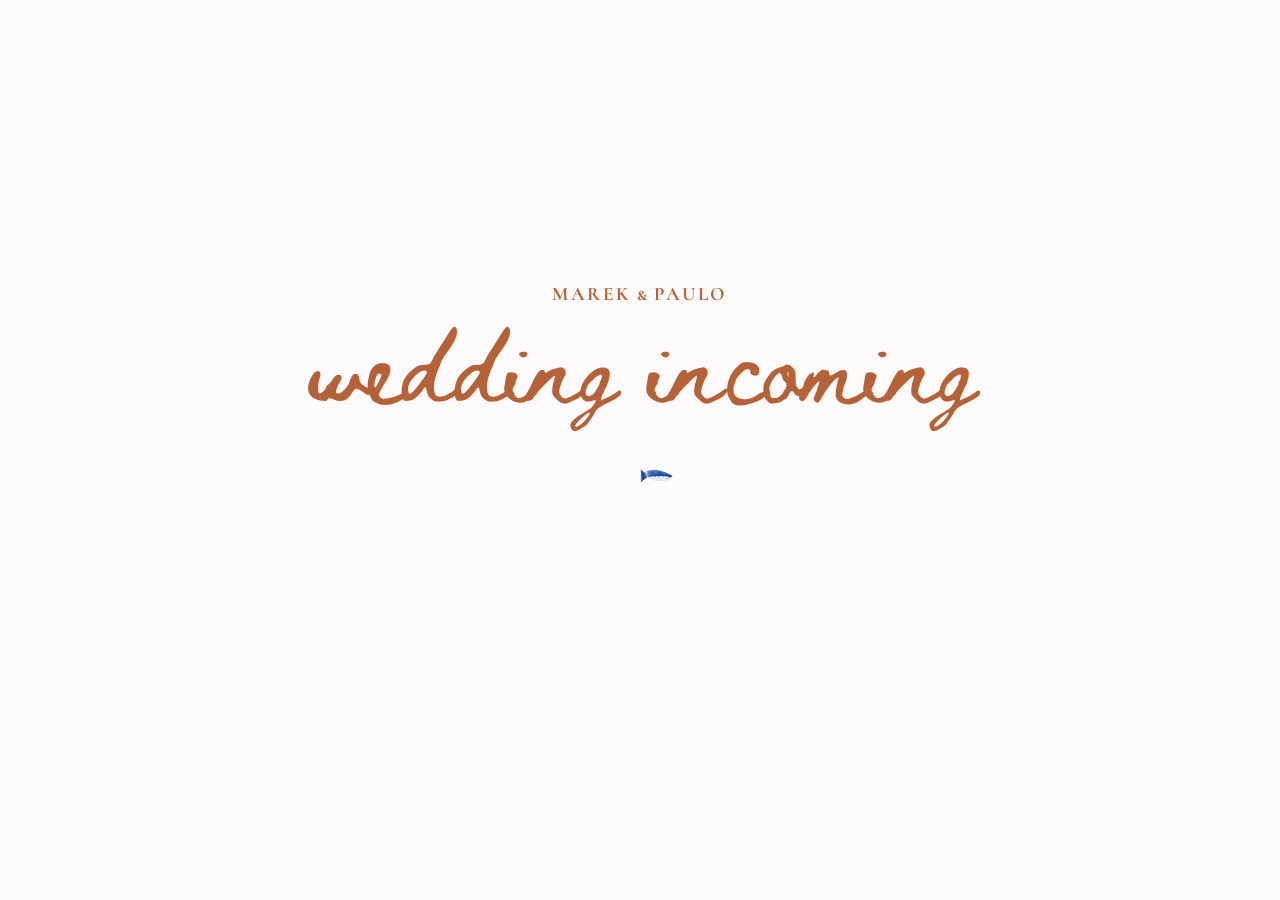
==== commit 41835984: "Coming soon: names, "wedding incoming" and a school of sardines A single page for the domain while t" ====
--- a/index.html
+++ b/index.html
@@ -1,180 +1,121 @@
 <!doctype html>
 <html lang="en">
 <head>
-  <meta charset="utf-8">
-  <meta name="viewport" content="width=device-width, initial-scale=1">
-  <title>Save the date · Marek &amp; Paulo · 1–3 October 2027</title>
-  <meta name="description" content="Marek and Paulo are getting married in Tavira, Algarve, Portugal, 1–3 October 2027. Invitation to follow.">
-  <meta name="color-scheme" content="light">
-  <meta name="theme-color" content="#fcfafa">
+<meta charset="utf-8">
+<meta name="viewport" content="width=device-width, initial-scale=1">
+<title>Marek &amp; Paulo</title>
+<meta name="description" content="Marek &amp; Paulo — wedding incoming.">
+<meta name="theme-color" content="#fcfafa" media="(prefers-color-scheme: light)">
+<meta name="theme-color" content="#0f1426" media="(prefers-color-scheme: dark)">
+<link rel="icon" href="favicon.svg" type="image/svg+xml">
+<link rel="icon" href="favicon.ico" sizes="any">
+<link rel="apple-touch-icon" href="apple-touch-icon.png">
+<link rel="preconnect" href="https://fonts.googleapis.com">
+<link rel="preconnect" href="https://fonts.gstatic.com" crossorigin>
+<link href="https://fonts.googleapis.com/css2?family=Beth+Ellen&family=Cormorant+SC:wght@700&display=swap" rel="stylesheet">
+<style>
+  :root {
+    --bg: #fcfafa;
+    --title: #b66238;
+    --fish-back: #1f4fa0;
+    --fish-belly: #dfe6f1;
+    --fish-eye: #171a21;
+    --bubble: rgba(31,79,160,.35);
+    color-scheme: light dark;
+  }
+  @media (prefers-color-scheme: dark) {
+    :root {
+      --bg: #0f1426;
+      --title: #f0b48c;
+      --fish-back: #8fb0ff;
+      --fish-belly: #d3dbee;
+      --fish-eye: #0f1426;
+      --bubble: rgba(143,176,255,.4);
+    }
+  }
+  * { box-sizing: border-box; }
+  html, body { height: 100%; }
+  body {
+    margin: 0; background: var(--bg);
+    display: grid; place-items: center; text-align: center;
+    padding: 24px 16px;
+  }
+  main { display: flex; flex-direction: column; align-items: center; }
+  h1 {
+    margin: 0; color: var(--title);
+    font: 700 clamp(15px, 2.6vw, 19px)/1 "Cormorant SC", Georgia, serif;
+    letter-spacing: .14em; text-transform: uppercase;
+  }
+  h1 .amp { letter-spacing: 0; }
+  p {
+    margin: 18px 0 clamp(28px, 6vh, 48px); color: var(--title);
+    font: 400 clamp(44px, 10vw, 72px)/1.2 "Beth Ellen", cursive;
+  }
 
-  <meta property="og:type" content="website">
-  <meta property="og:site_name" content="Marek &amp; Paulo">
-  <meta property="og:title" content="Save the date &middot; Marek &amp; Paulo &middot; 1&ndash;3 October 2027">
-  <meta property="og:description" content="We&rsquo;re getting married in Tavira, Algarve, on 1&ndash;3 October 2027. Invitation to follow.">
-  <meta property="og:url" content="https://marekandpaulo.com/">
-  <meta property="og:image" content="https://marekandpaulo.com/assets/og-save-the-date.jpg">
-  <meta property="og:image:width" content="1200">
-  <meta property="og:image:height" content="630">
-  <meta property="og:image:alt" content="Marek &amp; Paulo, 1 &ndash; 3 October 2027, over a watercolour of three whitewashed Algarve houses">
-  <meta name="twitter:card" content="summary_large_image">
-
-  <link rel="icon" href="favicon.ico" sizes="32x32">
-  <link rel="icon" href="favicon.svg" type="image/svg+xml">
-  <link rel="apple-touch-icon" href="apple-touch-icon.png">
-
-  <link rel="preconnect" href="https://fonts.googleapis.com">
-  <link rel="preconnect" href="https://fonts.gstatic.com" crossorigin>
-  <link href="https://fonts.googleapis.com/css2?family=Beth+Ellen&family=Cormorant+SC:wght@700&family=Inter:wght@500&family=Lora:ital@0;1&display=swap" rel="stylesheet">
-  <link rel="preload" as="image" href="assets/village-day.webp">
-
-  <style>
-    :root {
-      --bg: #fcfafa;
-      --text: #171a21;
-      --muted: #5f6573;
-      --olive: #4b4b31;
-      --title: #b66238;
-      --line: rgba(23, 26, 33, .14);
-      --script: "Beth Ellen", cursive;
-      --sc: "Cormorant SC", Georgia, serif;
-      --serif: "Lora", Georgia, serif;
-      --sans: "Inter", system-ui, sans-serif;
-    }
-    *, *::before, *::after { box-sizing: border-box; }
-    html { -webkit-text-size-adjust: 100%; }
-    body {
-      margin: 0;
-      min-height: 100svh;
-      display: flex;
-      flex-direction: column;
-      background: var(--bg);
-      color: var(--text);
-      font: 17px/1.6 var(--serif);
-      text-align: center;
-    }
-
-    .card {
-      flex: 1 0 auto;
-      display: flex;
-      flex-direction: column;
-      align-items: center;
-      justify-content: center;
-      padding: clamp(24px, 6vh, 64px) 16px clamp(16px, 3vh, 32px);
-    }
-
-    .mark {
-      display: block;
-      width: clamp(38px, 6vh, 54px);
-      aspect-ratio: 166 / 160;
-      background: var(--title);
-      -webkit-mask: url("assets/logo-mark.png") center / contain no-repeat;
-      mask: url("assets/logo-mark.png") center / contain no-repeat;
-    }
-
-    .std {
-      margin: clamp(6px, 1.4vh, 14px) 0 0;
-      font: 400 clamp(34px, min(8vw, 8vh), 58px)/1.25 var(--script);
-      color: var(--title);
-    }
-
-    h1 {
-      margin: clamp(10px, 2vh, 18px) 0 0;
-      padding-left: .14em;           /* balances the trailing letter-spacing */
-      font: 700 clamp(26px, min(5.6vw, 5.6vh), 42px)/1.05 var(--sc);
-      letter-spacing: .14em;
-      text-transform: uppercase;
-      color: var(--title);
-    }
-    h1 .amp { font-weight: 500; letter-spacing: 0; padding: 0 .18em; }
-
-    .when {
-      margin: clamp(10px, 2vh, 18px) 0 0;
-      font: 700 clamp(19px, min(3.4vw, 3.2vh), 24px)/1.3 var(--sc);
-      letter-spacing: .06em;
-      color: var(--olive);
-    }
-    .where {
-      margin: 2px 0 0;
-      font: 700 clamp(15px, min(2.4vw, 2.4vh), 18px)/1.4 var(--sc);
-      letter-spacing: .06em;
-      color: var(--muted);
-    }
-
-    .note {
-      margin: clamp(12px, 2.4vh, 22px) 0 0;
-      font-size: 16px;
-      font-style: italic;
-      color: var(--muted);
-    }
-
-    .cal {
-      margin-top: clamp(12px, 2.4vh, 22px);
-      display: flex;
-      flex-wrap: wrap;
-      justify-content: center;
-      align-items: center;
-      gap: 10px;
-      font: 500 15px/1 var(--sans);
-    }
-    .cal span { width: 100%; color: var(--muted); font-size: 14px; margin-bottom: 2px; }
-    .cal a {
-      display: inline-flex;
-      align-items: center;
-      gap: 8px;
-      min-height: 40px;
-      padding: 0 16px;
-      border: 1px solid var(--line);
-      border-radius: 999px;
-      color: var(--text);
-      text-decoration: none;
-      transition: background-color .2s, border-color .2s;
-    }
-    .cal a:hover { background: rgba(182, 98, 56, .08); border-color: rgba(182, 98, 56, .45); }
-    .cal a:focus-visible { outline: 2px solid #2f5fb5; outline-offset: 3px; }
-    .cal svg { width: 17px; height: 17px; fill: none; stroke: currentColor; stroke-width: 1.7; stroke-linecap: round; stroke-linejoin: round; }
-
-    .village {
-      flex: 0 0 auto;
-      width: min(100%, 1100px, calc(36vh * 1926 / 817 + 32px));
-      margin: 0 auto;
-      padding: 0 16px;
-    }
-    .village img { display: block; width: 100%; height: auto; }
-
-    @media (prefers-reduced-motion: no-preference) {
-      .card > * { animation: rise .9s cubic-bezier(.2, .7, .2, 1) both; }
-      .card > :nth-child(2) { animation-delay: .08s; }
-      .card > :nth-child(3) { animation-delay: .16s; }
-      .card > :nth-child(4) { animation-delay: .24s; }
-      .card > :nth-child(5) { animation-delay: .3s; }
-      .card > :nth-child(6) { animation-delay: .36s; }
-      .card > :nth-child(7) { animation-delay: .42s; }
-      @keyframes rise { from { opacity: 0; transform: translateY(10px); } }
-    }
-  </style>
+  /* a school of sardines swims round: it speeds up, spreads out, closes up again */
+  .school { position: relative; width: 160px; height: 160px; }
+  .school .o {
+    position: absolute; inset: 0;
+    animation: orbit 2.8s cubic-bezier(.42,.22,.58,.78) infinite;
+    animation-delay: calc((5 - var(--i)) * -.2s);
+  }
+  .school .o svg {
+    position: absolute; left: 50%; top: 6px; overflow: visible;
+    width: var(--w); height: calc(var(--w) * .38); margin-left: calc(var(--w) / -2);
+    opacity: var(--a); color: var(--fish-back);
+    transform-origin: 72% 50%;
+    animation: wiggle .38s ease-in-out infinite alternate;
+    animation-delay: calc(var(--i) * -.07s);
+  }
+  @keyframes orbit { to { transform: rotate(360deg); } }
+  @keyframes wiggle { from { transform: rotate(-8deg); } to { transform: rotate(6deg); } }
+  .bubble {
+    position: absolute; left: 50%; top: 50%; width: 5px; height: 5px; border-radius: 50%;
+    border: 1px solid var(--bubble); opacity: 0;
+    animation: rise 2.8s ease-out infinite; animation-delay: var(--d);
+  }
+  @keyframes rise {
+    0% { opacity: 0; transform: translate(var(--x), 8px) scale(.6); }
+    20% { opacity: 1; }
+    100% { opacity: 0; transform: translate(calc(var(--x) * 1.6), -26px) scale(1.1); }
+  }
+  @media (prefers-reduced-motion: reduce) {
+    .school .o { animation-duration: 9s; animation-timing-function: linear; }
+    .school .o svg, .bubble { animation: none; }
+  }
+</style>
 </head>
 <body>
-  <main class="card">
-    <span class="mark" aria-hidden="true"></span>
-    <p class="std">Save the date</p>
-    <h1>Marek <span class="amp">&amp;</span> Paulo</h1>
-    <p class="when">1 – 3 October 2027</p>
-    <p class="where">Tavira · Algarve · Portugal</p>
-    <p class="note">Invitation to follow.</p>
-    <div class="cal">
-      <span>Add it to your calendar</span>
-      <a href="https://calendar.google.com/calendar/render?action=TEMPLATE&amp;text=Marek%20%26%20Paulo%27s%20wedding&amp;dates=20271001T130000Z%2F20271003T110000Z&amp;location=Tavira%2C%20Algarve%2C%20Portugal&amp;details=Save%20the%20date%20%E2%80%93%20invitation%20to%20follow.%20https%3A%2F%2Fmarekandpaulo.com%2F" target="_blank" rel="noopener">
-        <svg viewBox="0 0 24 24" aria-hidden="true"><rect x="3.5" y="5" width="17" height="15" rx="2"/><path d="M3.5 10h17M8 3v4M16 3v4"/></svg>Google
-      </a>
-      <a href="assets/save-the-date.ics" download="marek-paulo-wedding.ics">
-        <svg viewBox="0 0 24 24" aria-hidden="true"><rect x="3.5" y="5" width="17" height="15" rx="2"/><path d="M3.5 10h17M8 3v4M16 3v4"/></svg>Apple / Outlook
-      </a>
-    </div>
-  </main>
 
-  <div class="village">
-    <img src="assets/village-day.webp" alt="A watercolour of three whitewashed Portuguese houses with blue, yellow and coral trim, an orange tree and bougainvillea" width="1926" height="817">
+<svg width="0" height="0" style="position:absolute" aria-hidden="true">
+  <symbol id="sardine" viewBox="-21 -8 42 16">
+    <path d="M-13.5 0 L-20.5 -5.6 Q-17.6 0 -20.5 5.6 Z" fill="currentColor"/>
+    <path d="M-14 0 C-8 -5.2 5 -6.1 12.6 -1.7 Q14.8 0 12.6 1.7 C5 5.7 -8 4.7 -14 0Z" fill="var(--fish-belly)"/>
+    <path d="M-14 0 C-8 -5.2 5 -6.1 12.6 -1.7 Q13.6 -.7 12.2 -.3 C4 -1.7 -7 -1.4 -14 0Z" fill="currentColor"/>
+    <path d="M8 -3.4 Q6.3 0 8 3.1" fill="none" stroke="currentColor" stroke-width=".55" opacity=".55"/>
+    <path d="M-10 1.7 Q0 3.6 10.5 1.5" fill="none" stroke="#fff" stroke-width=".6" opacity=".55"/>
+    <circle cx="3" cy="-1.3" r=".75" fill="currentColor"/>
+    <circle cx="-1.2" cy="-1.1" r=".7" fill="currentColor"/>
+    <circle cx="-5.2" cy="-.9" r=".62" fill="currentColor"/>
+    <circle cx="10" cy="-.7" r="1.05" fill="var(--fish-eye)"/>
+    <circle cx="10.3" cy="-1" r=".32" fill="#fff"/>
+  </symbol>
+</svg>
+
+<main>
+  <h1>Marek <span class="amp">&amp;</span> Paulo</h1>
+  <p>wedding incoming</p>
+  <div class="school" aria-hidden="true">
+    <div class="o" style="--i:4;--w:28px;--a:.68"><svg viewBox="-21 -8 42 16"><use href="#sardine"/></svg></div>
+    <div class="o" style="--i:3;--w:31px;--a:.76"><svg viewBox="-21 -8 42 16"><use href="#sardine"/></svg></div>
+    <div class="o" style="--i:2;--w:34px;--a:.84"><svg viewBox="-21 -8 42 16"><use href="#sardine"/></svg></div>
+    <div class="o" style="--i:1;--w:37px;--a:.92"><svg viewBox="-21 -8 42 16"><use href="#sardine"/></svg></div>
+    <div class="o" style="--i:0;--w:40px;--a:1"><svg viewBox="-21 -8 42 16"><use href="#sardine"/></svg></div>
+    <i class="bubble" style="--x:-6px;--d:0s"></i>
+    <i class="bubble" style="--x:5px;--d:-1.1s"></i>
+    <i class="bubble" style="--x:-1px;--d:-2s"></i>
   </div>
+</main>
+
 </body>
 </html>
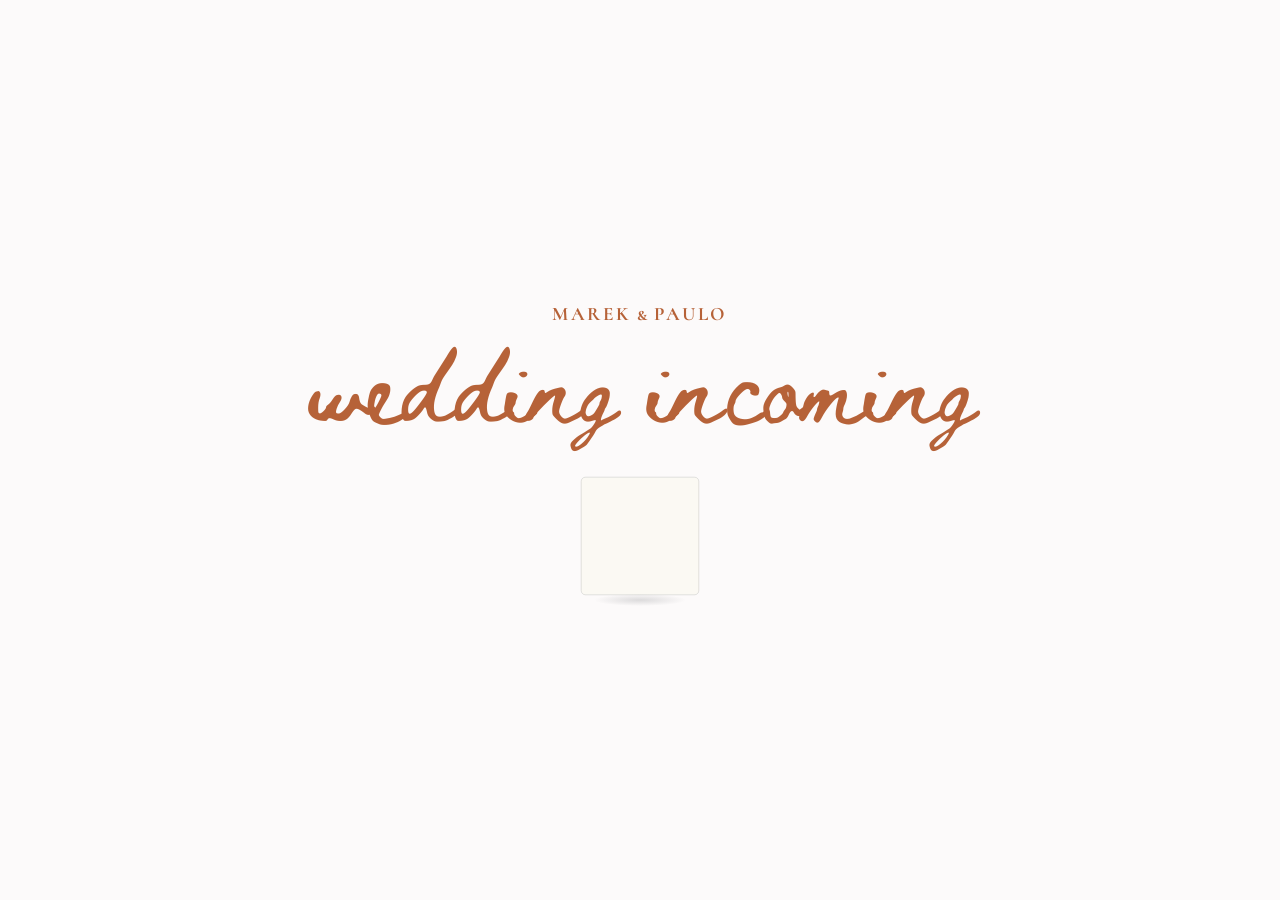
==== commit daee77f1: "Coming soon: a painted azulejo instead of the sardines, light only The busy indicator is now a tile " ====
--- a/index.html
+++ b/index.html
@@ -5,8 +5,8 @@
 <meta name="viewport" content="width=device-width, initial-scale=1">
 <title>Marek &amp; Paulo</title>
 <meta name="description" content="Marek &amp; Paulo — wedding incoming.">
-<meta name="theme-color" content="#fcfafa" media="(prefers-color-scheme: light)">
-<meta name="theme-color" content="#0f1426" media="(prefers-color-scheme: dark)">
+<meta name="theme-color" content="#fcfafa">
+<meta name="color-scheme" content="only light">
 <link rel="icon" href="favicon.svg" type="image/svg+xml">
 <link rel="icon" href="favicon.ico" sizes="any">
 <link rel="apple-touch-icon" href="apple-touch-icon.png">
@@ -17,21 +17,8 @@
   :root {
     --bg: #fcfafa;
     --title: #b66238;
-    --fish-back: #1f4fa0;
-    --fish-belly: #dfe6f1;
-    --fish-eye: #171a21;
-    --bubble: rgba(31,79,160,.35);
-    color-scheme: light dark;
-  }
-  @media (prefers-color-scheme: dark) {
-    :root {
-      --bg: #0f1426;
-      --title: #f0b48c;
-      --fish-back: #8fb0ff;
-      --fish-belly: #d3dbee;
-      --fish-eye: #0f1426;
-      --bubble: rgba(143,176,255,.4);
-    }
+    --cobalt: #1f4fa0;
+    --glaze: #fbf9f3;
   }
   * { box-sizing: border-box; }
   html, body { height: 100%; }
@@ -52,70 +39,114 @@
     font: 400 clamp(44px, 10vw, 72px)/1.2 "Beth Ellen", cursive;
   }
 
-  /* a school of sardines swims round: it speeds up, spreads out, closes up again */
-  .school { position: relative; width: 160px; height: 160px; }
-  .school .o {
-    position: absolute; inset: 0;
-    animation: orbit 2.8s cubic-bezier(.42,.22,.58,.78) infinite;
-    animation-delay: calc((5 - var(--i)) * -.2s);
+  /* a tile is painted stroke by stroke, turns a quarter, dries off, and is painted again */
+  .tile-wrap { position: relative; display: grid; place-items: center; }
+  .tile-wrap::after {   /* soft shadow that does not turn with the tile */
+    content: ""; position: absolute; left: 12%; right: 12%; bottom: -10px; height: 12px;
+    border-radius: 50%; background: radial-gradient(closest-side, rgba(23,26,33,.14), transparent);
   }
-  .school .o svg {
-    position: absolute; left: 50%; top: 6px; overflow: visible;
-    width: var(--w); height: calc(var(--w) * .38); margin-left: calc(var(--w) / -2);
-    opacity: var(--a); color: var(--fish-back);
-    transform-origin: 72% 50%;
-    animation: wiggle .38s ease-in-out infinite alternate;
-    animation-delay: calc(var(--i) * -.07s);
-  }
-  @keyframes orbit { to { transform: rotate(360deg); } }
-  @keyframes wiggle { from { transform: rotate(-8deg); } to { transform: rotate(6deg); } }
-  .bubble {
-    position: absolute; left: 50%; top: 50%; width: 5px; height: 5px; border-radius: 50%;
-    border: 1px solid var(--bubble); opacity: 0;
-    animation: rise 2.8s ease-out infinite; animation-delay: var(--d);
-  }
-  @keyframes rise {
-    0% { opacity: 0; transform: translate(var(--x), 8px) scale(.6); }
-    20% { opacity: 1; }
-    100% { opacity: 0; transform: translate(calc(var(--x) * 1.6), -26px) scale(1.1); }
-  }
-  @media (prefers-reduced-motion: reduce) {
-    .school .o { animation-duration: 9s; animation-timing-function: linear; }
-    .school .o svg, .bubble { animation: none; }
-  }
+  .tile { display: block; overflow: visible; }
+  .tile .ink { fill: none; stroke: var(--cobalt); stroke-linecap: round; stroke-linejoin: round;
+               stroke-dasharray: 1 1.02; stroke-dashoffset: 1; }
+  .tile .wash { fill: var(--cobalt); opacity: 0; }
+  .tile .dot  { fill: var(--cobalt); transform-box: fill-box; transform-origin: center; transform: scale(0); }
 </style>
 </head>
 <body>
 
-<svg width="0" height="0" style="position:absolute" aria-hidden="true">
-  <symbol id="sardine" viewBox="-21 -8 42 16">
-    <path d="M-13.5 0 L-20.5 -5.6 Q-17.6 0 -20.5 5.6 Z" fill="currentColor"/>
-    <path d="M-14 0 C-8 -5.2 5 -6.1 12.6 -1.7 Q14.8 0 12.6 1.7 C5 5.7 -8 4.7 -14 0Z" fill="var(--fish-belly)"/>
-    <path d="M-14 0 C-8 -5.2 5 -6.1 12.6 -1.7 Q13.6 -.7 12.2 -.3 C4 -1.7 -7 -1.4 -14 0Z" fill="currentColor"/>
-    <path d="M8 -3.4 Q6.3 0 8 3.1" fill="none" stroke="currentColor" stroke-width=".55" opacity=".55"/>
-    <path d="M-10 1.7 Q0 3.6 10.5 1.5" fill="none" stroke="#fff" stroke-width=".6" opacity=".55"/>
-    <circle cx="3" cy="-1.3" r=".75" fill="currentColor"/>
-    <circle cx="-1.2" cy="-1.1" r=".7" fill="currentColor"/>
-    <circle cx="-5.2" cy="-.9" r=".62" fill="currentColor"/>
-    <circle cx="10" cy="-.7" r="1.05" fill="var(--fish-eye)"/>
-    <circle cx="10.3" cy="-1" r=".32" fill="#fff"/>
-  </symbol>
-</svg>
-
 <main>
   <h1>Marek <span class="amp">&amp;</span> Paulo</h1>
   <p>wedding incoming</p>
-  <div class="school" aria-hidden="true">
-    <div class="o" style="--i:4;--w:28px;--a:.68"><svg viewBox="-21 -8 42 16"><use href="#sardine"/></svg></div>
-    <div class="o" style="--i:3;--w:31px;--a:.76"><svg viewBox="-21 -8 42 16"><use href="#sardine"/></svg></div>
-    <div class="o" style="--i:2;--w:34px;--a:.84"><svg viewBox="-21 -8 42 16"><use href="#sardine"/></svg></div>
-    <div class="o" style="--i:1;--w:37px;--a:.92"><svg viewBox="-21 -8 42 16"><use href="#sardine"/></svg></div>
-    <div class="o" style="--i:0;--w:40px;--a:1"><svg viewBox="-21 -8 42 16"><use href="#sardine"/></svg></div>
-    <i class="bubble" style="--x:-6px;--d:0s"></i>
-    <i class="bubble" style="--x:5px;--d:-1.1s"></i>
-    <i class="bubble" style="--x:-1px;--d:-2s"></i>
-  </div>
+  <div class="tile-wrap" aria-hidden="true"></div>
 </main>
 
+<svg width="0" height="0" style="position:absolute" aria-hidden="true">
+  <filter id="brush" x="-5%" y="-5%" width="110%" height="110%">
+    <feTurbulence type="fractalNoise" baseFrequency=".9" numOctaves="2" seed="3"/>
+    <feDisplacementMap in="SourceGraphic" scale="1.3"/>
+  </filter>
+</svg>
+
+<script>
+(() => {
+  const SIZE = 120, T = 5600;
+  const R = a => `transform="rotate(${a} 50 50)"`;
+  const quarters = [0, 90, 180, 270];
+  const petal = 'M50 43.5 C42.5 36 42.5 24 50 13.5 C57.5 24 57.5 36 50 43.5Z';
+  const leaf  = 'M54.6 45.4 C57 39 61.5 36.5 68.5 31.5 C63.5 38.5 61 43 54.6 45.4Z';
+  const arcO  = 'M0 25 A25 25 0 0 0 25 0';
+  const arcI  = 'M0 13.5 A13.5 13.5 0 0 0 13.5 0';
+  const disk  = 'M0 0 L0 13.5 A13.5 13.5 0 0 0 13.5 0Z';
+
+  let s = `<svg class="tile" width="${SIZE}" height="${SIZE}" viewBox="0 0 100 100">
+    <defs><clipPath id="clip"><rect x="1" y="1" width="98" height="98" rx="3.5"/></clipPath>
+      <linearGradient id="sheen" x1="0" x2="1"><stop offset="0" stop-color="#fff" stop-opacity="0"/>
+      <stop offset=".5" stop-color="#fff" stop-opacity=".75"/><stop offset="1" stop-color="#fff" stop-opacity="0"/></linearGradient></defs>
+    <rect x="1" y="1" width="98" height="98" rx="3.5" fill="var(--glaze)" stroke="rgba(23,26,33,.12)" stroke-width=".8"/>
+    <g class="paint" filter="url(#brush)" clip-path="url(#clip)">`;
+  quarters.forEach(a => s += `<path class="wash w-petal" d="${petal}" ${R(a)}/>`);
+  quarters.forEach(a => s += `<path class="wash w-leaf" d="${leaf}" ${R(a)}/>`);
+  quarters.forEach(a => s += `<path class="wash w-disk" d="${disk}" ${R(a)}/>`);
+  s += `<circle class="ink" pathLength="1" cx="50" cy="50" r="5.5" stroke-width="2.2" data-o="0"/>`;
+  quarters.forEach((a, j) => s += `<path class="ink" pathLength="1" d="${petal}" ${R(a)} stroke-width="2.3" data-o="${1 + j}"/>`);
+  quarters.forEach((a, j) => s += `<path class="ink" pathLength="1" d="${leaf}" ${R(a)} stroke-width="1.8" data-o="${5 + j}"/>`);
+  quarters.forEach((a, j) => s += `<path class="ink" pathLength="1" d="${arcO}" ${R(a)} stroke-width="2.4" data-o="${9 + j}"/>`);
+  quarters.forEach((a, j) => s += `<path class="ink" pathLength="1" d="${arcI}" ${R(a)} stroke-width="1.8" data-o="${13 + j}"/>`);
+  quarters.forEach((a, j) => s += `<g ${R(a)}><circle class="dot" cx="50" cy="6.5" r="2.6" data-o="${17 + j}"/></g>`);
+  s += `<circle class="dot" cx="50" cy="50" r="2" data-o="21"/>`;
+  s += `</g><rect class="sheen" x="-40" y="0" width="40" height="100" fill="url(#sheen)" clip-path="url(#clip)" opacity="0"/></svg>`;
+
+  const wrap = document.querySelector('.tile-wrap');
+  wrap.innerHTML = s;
+  const svg = wrap.firstElementChild, anims = [];
+  const opt = { duration: T, iterations: Infinity };
+  const ease = 'cubic-bezier(.55,0,.25,1)';
+  // when each stroke starts and how long the brush takes, as fractions of the loop
+  const when = o =>
+    o === 0 ? [.02, .06] :
+    o <= 4  ? [.07 + (o - 1) * .055, .075] :
+    o <= 8  ? [.30 + (o - 5) * .04, .05] :
+    o <= 12 ? [.47 + (o - 9) * .035, .05] :
+    o <= 16 ? [.60 + (o - 13) * .025, .04] :
+              [.70 + (o - 17) * .018, .03];
+
+  svg.querySelectorAll('.ink').forEach(el => {
+    const [a, l] = when(+el.dataset.o);
+    anims.push(el.animate([
+      { offset: 0, strokeDashoffset: 1 }, { offset: a, strokeDashoffset: 1, easing: ease },
+      { offset: a + l, strokeDashoffset: 0 }, { offset: 1, strokeDashoffset: 0 }], opt));
+  });
+  svg.querySelectorAll('.dot').forEach(el => {
+    const [a, l] = when(+el.dataset.o);
+    anims.push(el.animate([
+      { offset: 0, transform: 'scale(0)' }, { offset: a, transform: 'scale(0)', easing: 'cubic-bezier(.3,1.6,.5,1)' },
+      { offset: a + l * 2, transform: 'scale(1)' }, { offset: 1, transform: 'scale(1)' }], opt));
+  });
+  const wash = (sel, a, b, to) => svg.querySelectorAll(sel).forEach(el => anims.push(el.animate([
+    { offset: 0, opacity: 0 }, { offset: a, opacity: 0 }, { offset: b, opacity: to }, { offset: 1, opacity: to }], opt)));
+  wash('.w-petal', .30, .46, .2);
+  wash('.w-leaf', .50, .62, .16);
+  wash('.w-disk', .66, .76, .92);
+  anims.push(svg.querySelector('.paint').animate([
+    { offset: 0, opacity: 1 }, { offset: .85, opacity: 1, easing: 'ease-in' },
+    { offset: .94, opacity: 0 }, { offset: 1, opacity: 0 }], opt));
+  anims.push(svg.querySelector('.sheen').animate([
+    { offset: 0, opacity: 0, transform: 'translateX(0)' },
+    { offset: .74, opacity: 0, transform: 'translateX(0)', easing: 'ease-in-out' },
+    { offset: .76, opacity: 1 },
+    { offset: .86, opacity: 0, transform: 'translateX(140px)' },
+    { offset: 1, opacity: 0, transform: 'translateX(140px)' }], opt));
+  // a square looks the same after a quarter turn, so the loop has no seam
+  anims.push(svg.animate([
+    { offset: 0, transform: 'rotate(0deg)' }, { offset: .84, transform: 'rotate(0deg)', easing: 'cubic-bezier(.65,0,.35,1)' },
+    { offset: .96, transform: 'rotate(90deg)' }, { offset: 1, transform: 'rotate(90deg)' }], opt));
+
+  // reduced motion: show the finished tile and keep it still
+  const calm = matchMedia('(prefers-reduced-motion: reduce)');
+  const apply = () => anims.forEach(a => { if (calm.matches) { a.currentTime = T * .8; a.pause(); } else a.play(); });
+  calm.addEventListener('change', apply);
+  apply();
+})();
+</script>
 </body>
 </html>
